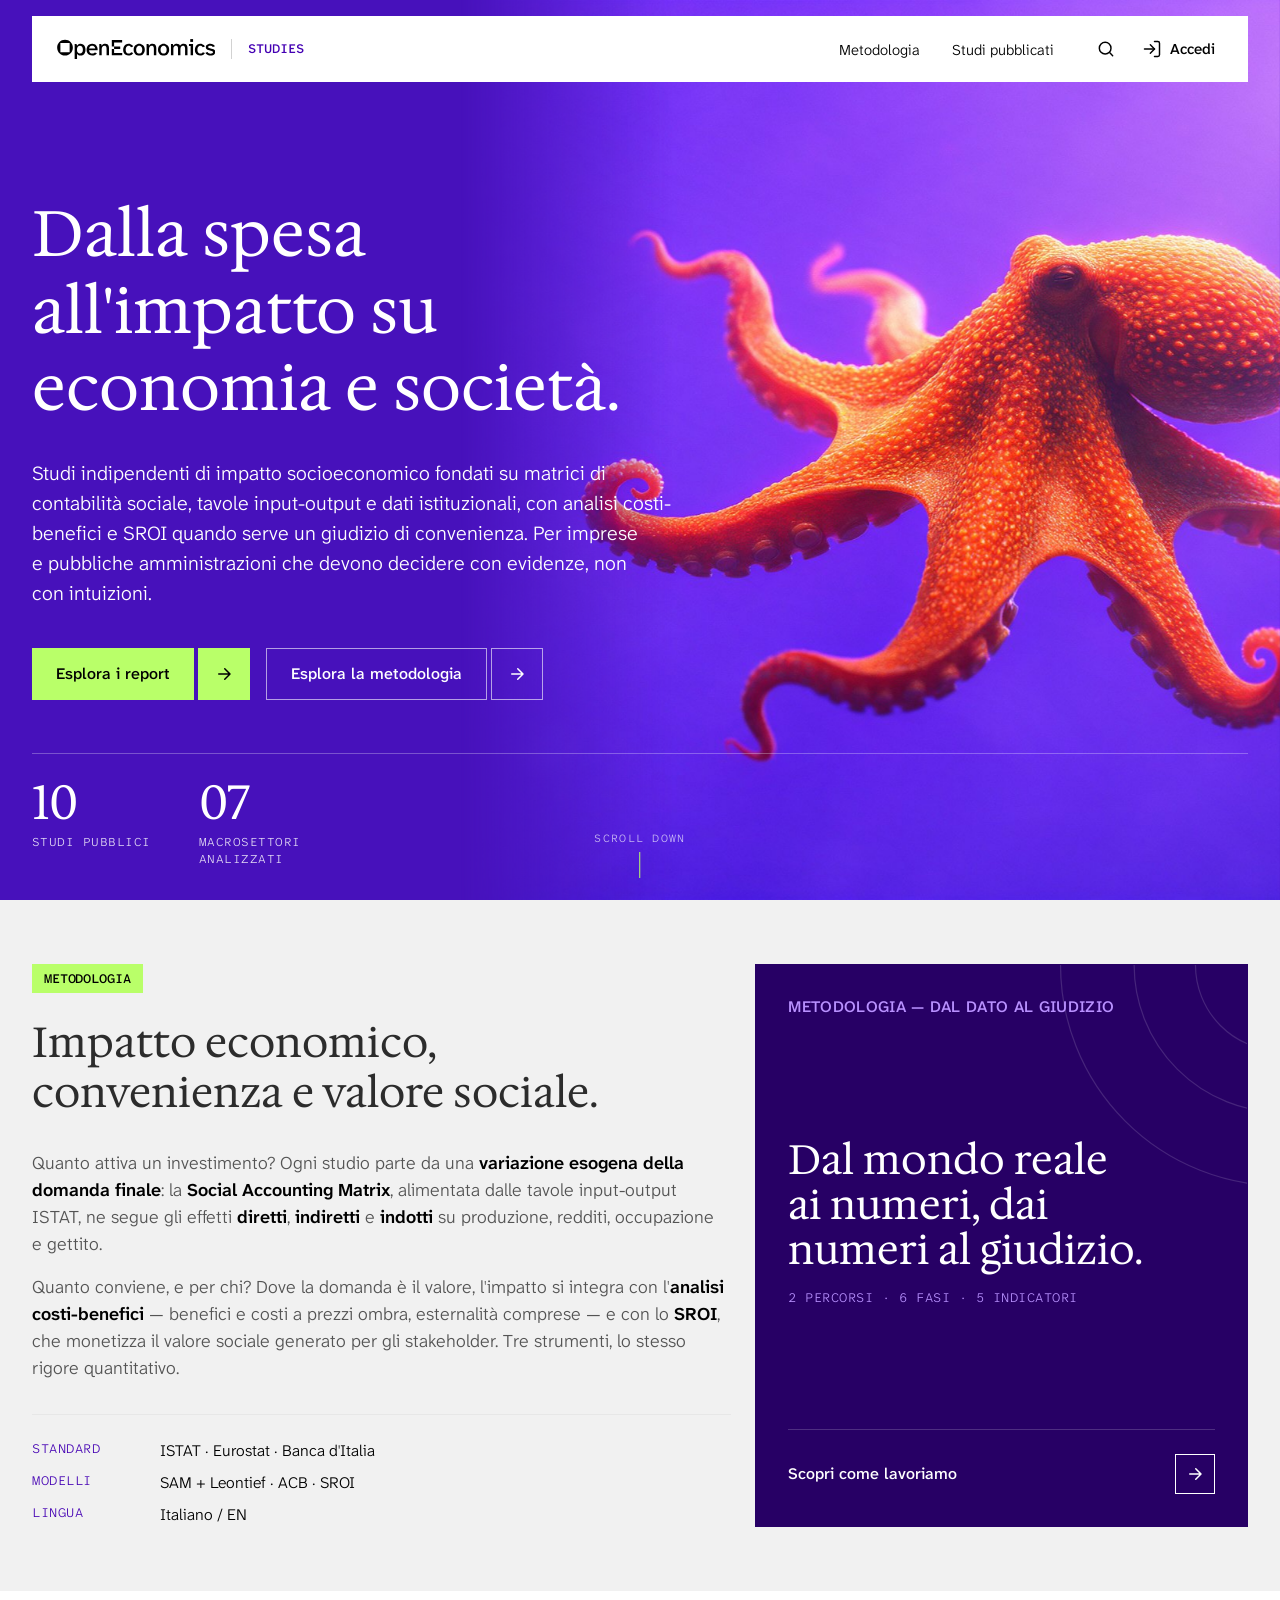
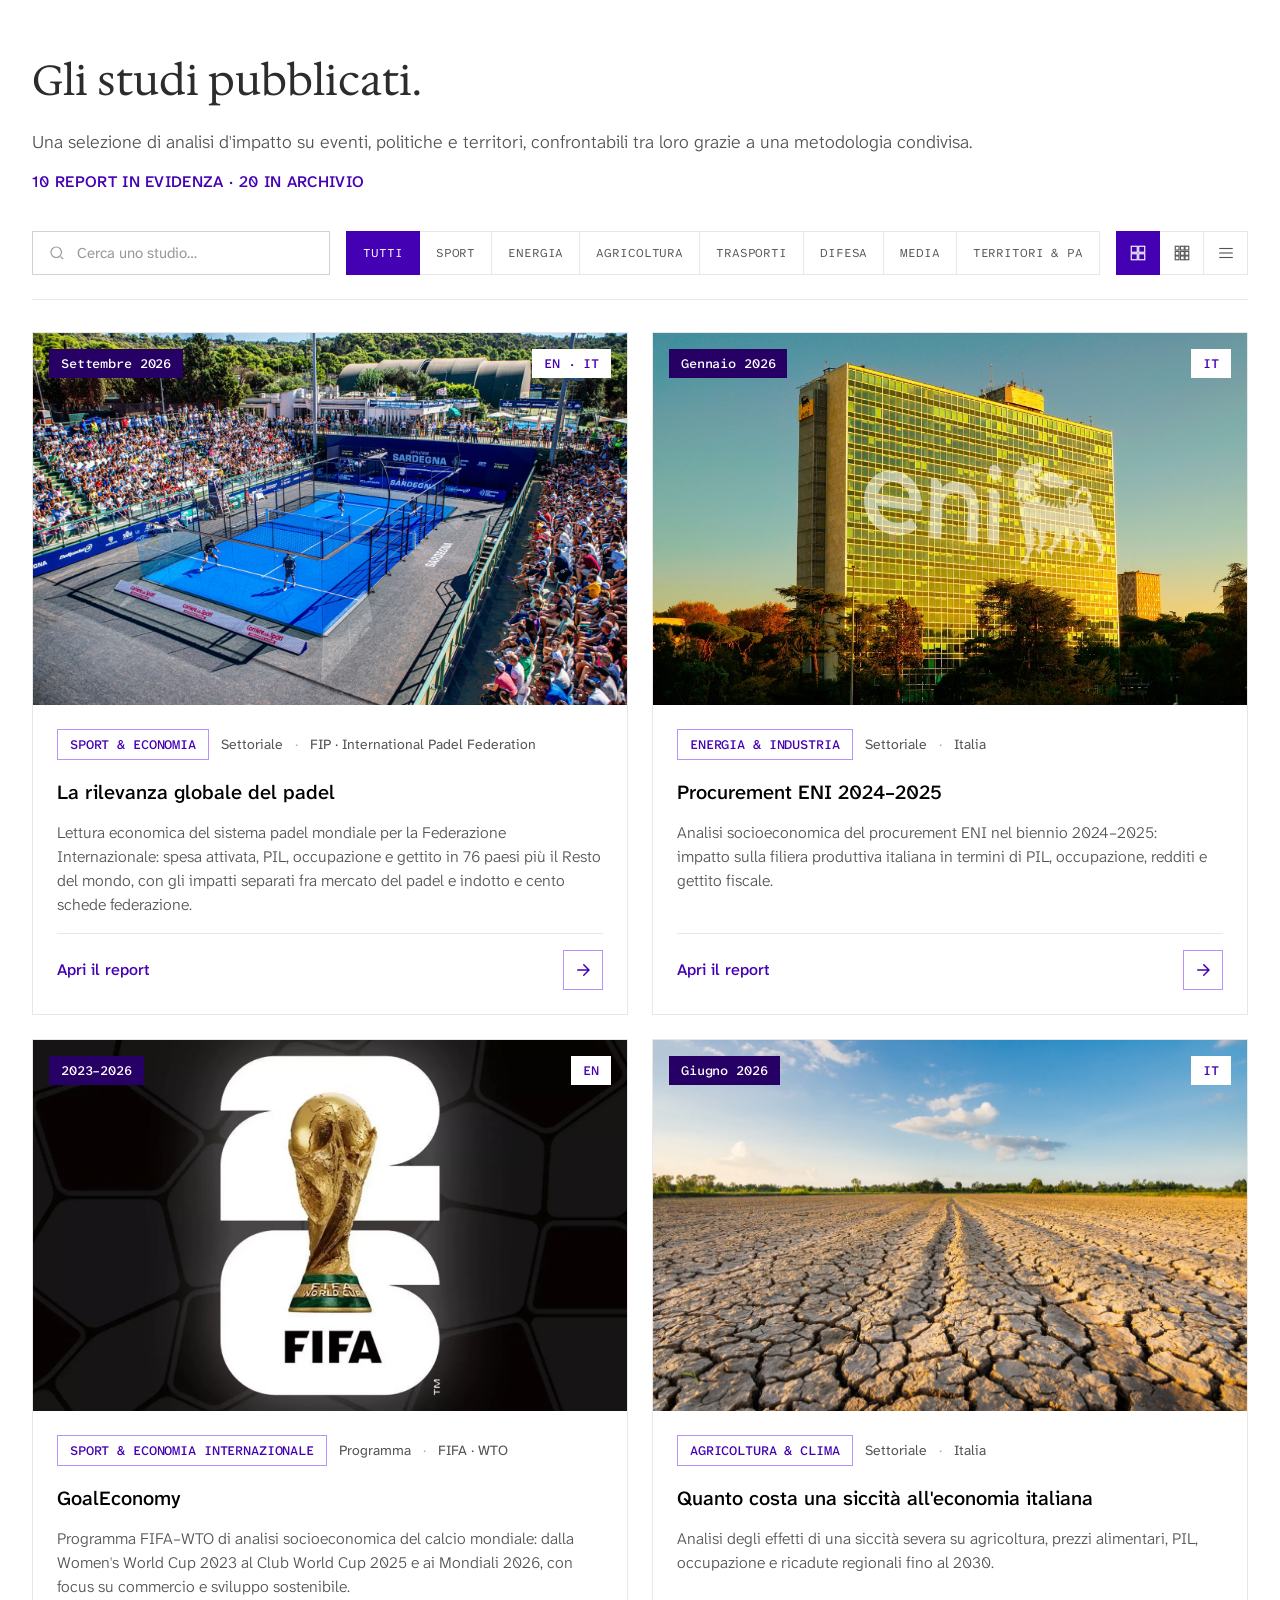
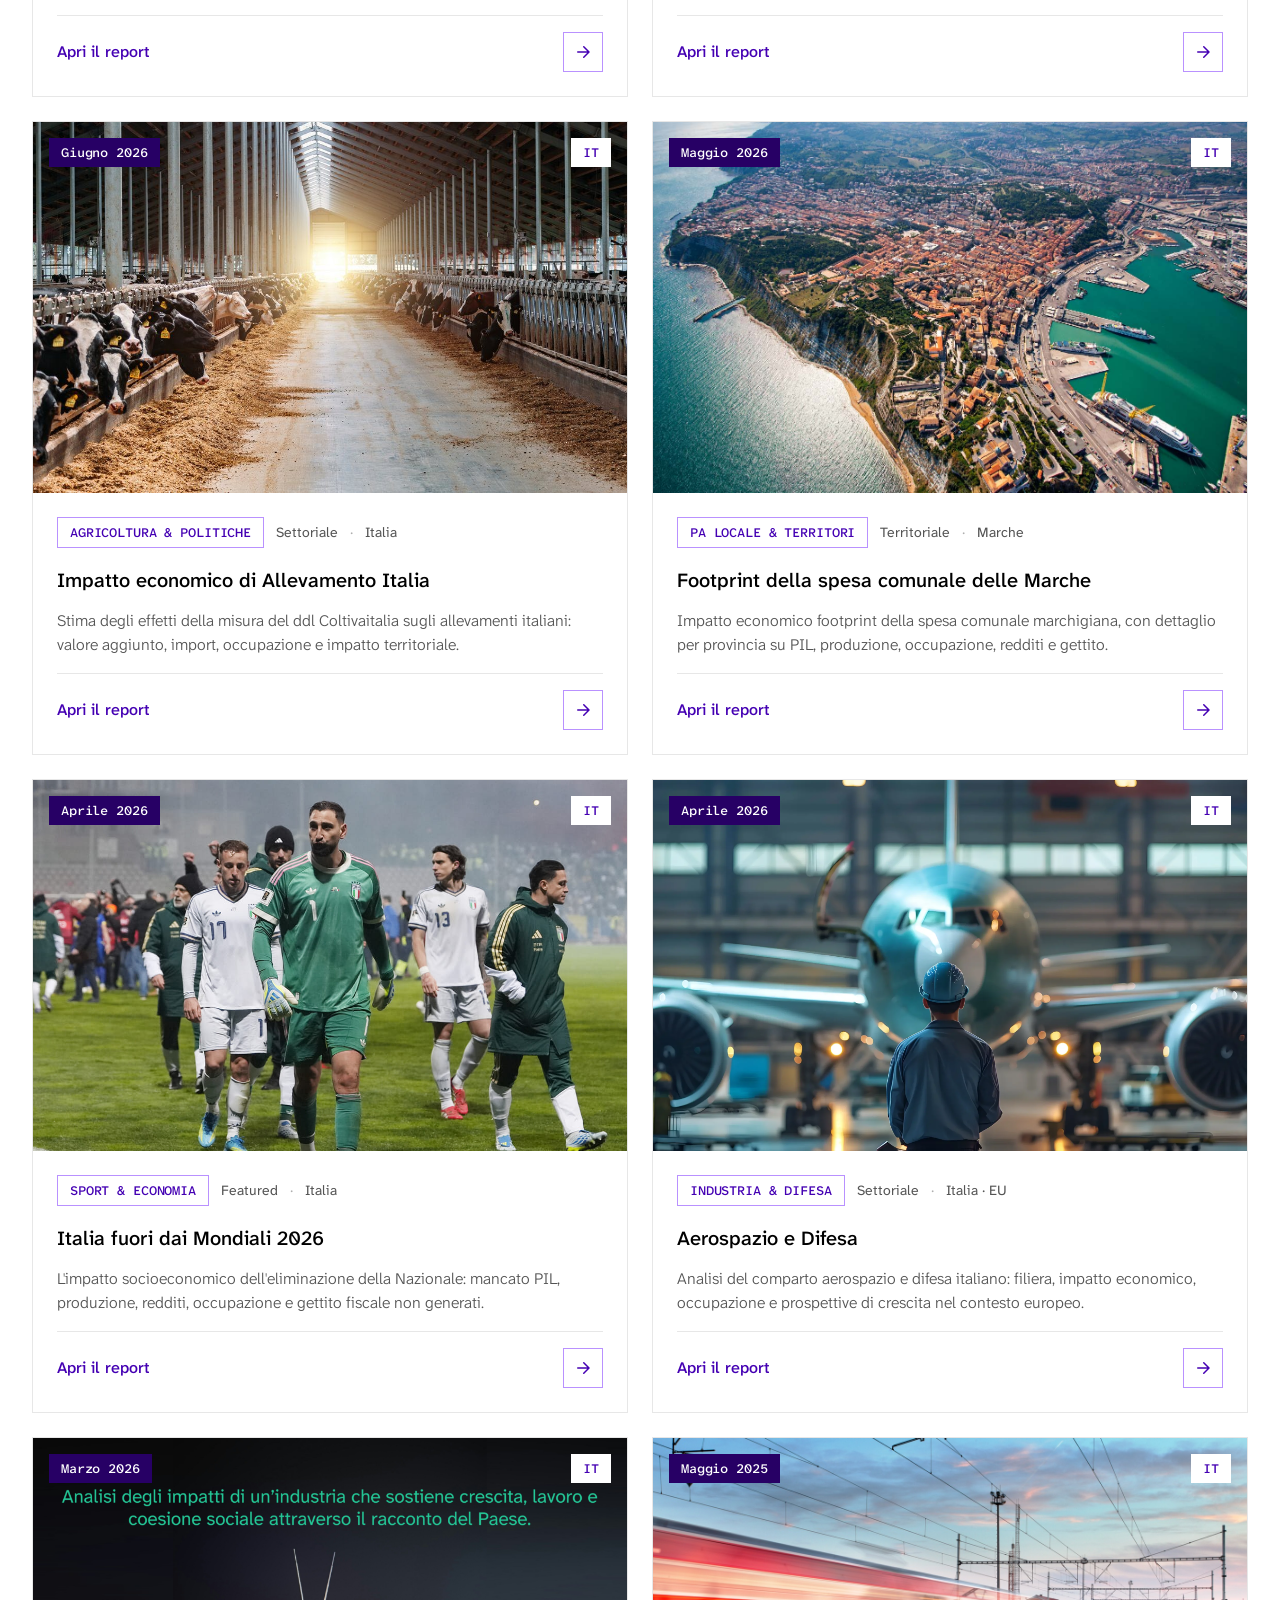
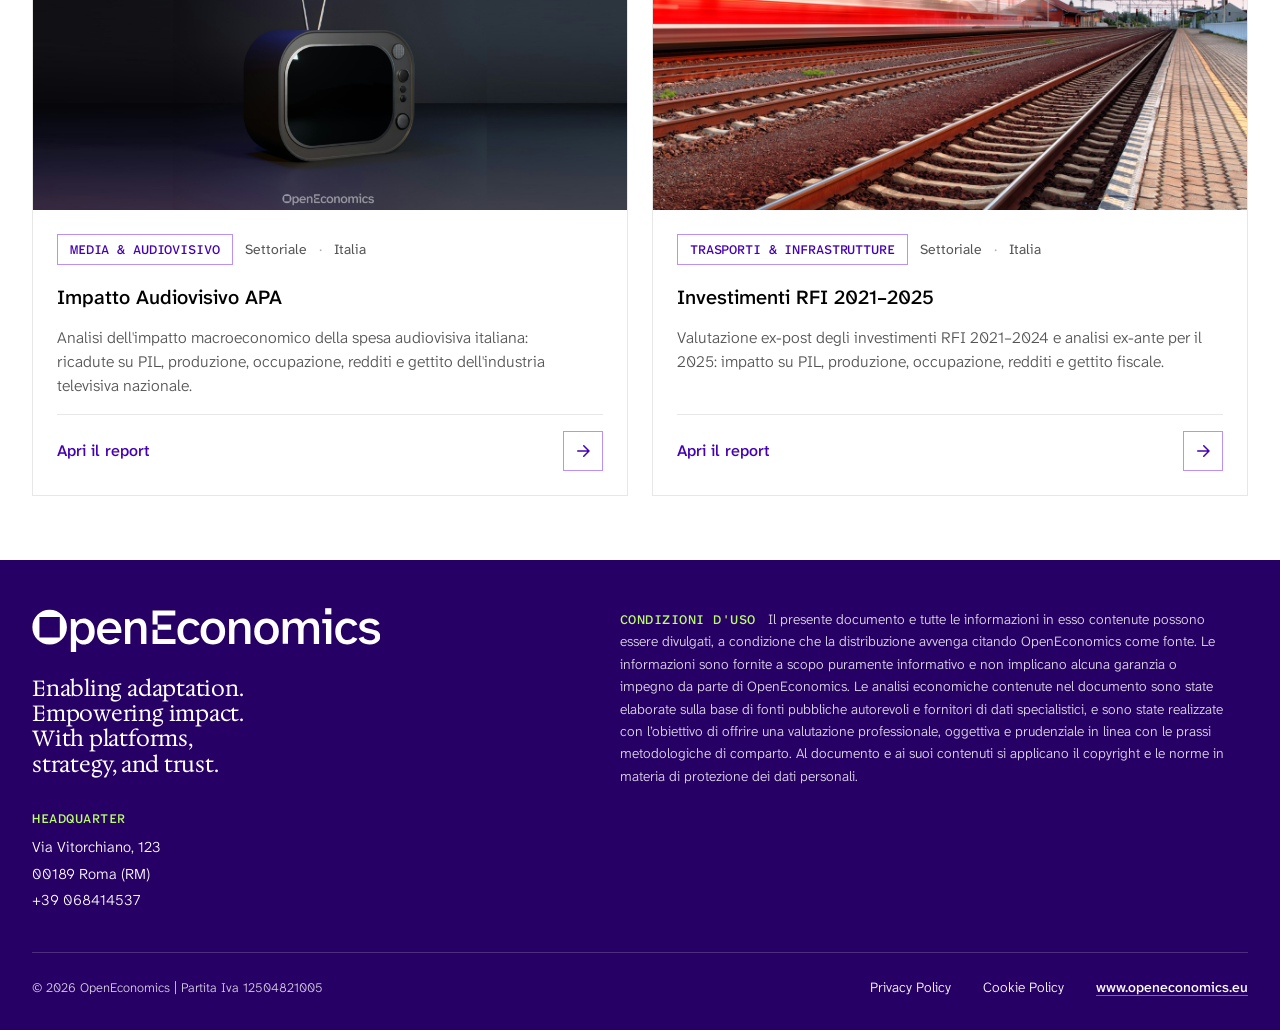
==== index.html @ 7fb931fb "Home Studies e pagina metodologia sul DS v0.8.0 Co-Authored-By: Claude Opus 5.5 <noreply@anthropic.c" ====
<!DOCTYPE html>
<html lang="it">
<head>
<meta charset="UTF-8">
<meta name="viewport" content="width=device-width, initial-scale=1.0">
<meta name="robots" content="noindex, nofollow">
<title>OpenEconomics STUDIES — Analisi d'impatto &amp; ricerca economica</title>
<meta name="description" content="OpenEconomics STUDIES: analisi d'impatto socioeconomico, ricerca quantitativa e studi settoriali basati su modelli di contabilità sociale, tavole input-output e dati istituzionali.">

<link rel="icon" type="image/png" href="media/icons/favicon-black.png">
<link rel="icon" type="image/png" media="(prefers-color-scheme: light)" href="media/icons/favicon-black.png">
<link rel="icon" type="image/png" media="(prefers-color-scheme: dark)" href="media/icons/favicon-white.png">
<link rel="preload" as="image" href="media/img/hero-polpo.jpg">

<!-- Design system OpenEconomics v0.7.1 (copia da design-system/src) -->
<link rel="stylesheet" href="ds-kit/colors_and_type.css">
<link rel="stylesheet" href="ds-kit/components.css">
<link rel="stylesheet" href="studies.css">
</head>
<body>

<!-- ============================================================ BARRA
     Barra bianca sospesa sopra la hero, come sul sito openeconomics.eu.
     Il riquadro bianco sta nel contenitore condiviso (1440 + 32). -->
<header class="site" id="site">
  <div class="oe-container">
    <nav class="site__bar" aria-label="Navigazione principale">
      <a class="site__brand" href="/" aria-label="OpenEconomics Studies">
        <svg class="site__logo" viewBox="0 0 1789 226" fill="currentColor" role="img" aria-label="OpenEconomics" xmlns="http://www.w3.org/2000/svg"><path d="M90.6,9.5c-49,0-88.7,39.8-88.7,89c0,49.1,39.7,89,88.7,89s88.7-39.8,88.7-89C179.3,49.3,139.6,9.5,90.6,9.5z M38.2,151V46h104.6v105H38.2z" /><path d="M199.5,226V57H221l5.6,19.3c2.6-4.6,5.9-8.6,10-11.8c4.1-3.3,8.7-5.7,13.8-7.4s10.7-2.6,16.6-2.6c10.1,0,19.3,2.7,27.6,8c8.4,5.3,15,12.9,20,22.9c4.9,9.9,7.4,21.8,7.4,35.7s-2.5,25.9-7.4,36c-4.9,9.9-11.6,17.6-20,22.9c-8.4,5.1-17.6,7.7-27.6,7.7c-6,0-11.5-0.9-16.6-2.6c-5.1-1.7-9.7-4.2-13.8-7.4c-4.1-3.4-7.4-7.4-10-12.1V226H199.5z M259.1,165.1c9.9,0,17.9-3.9,24-11.6c6.3-7.7,9.5-18.6,9.5-32.6s-3.2-24.9-9.5-32.6c-6.1-7.7-14.2-11.6-24-11.6c-9.9,0-18,3.7-24.3,11c-6.1,7.4-9.2,18.3-9.2,32.9c0,14.4,3.1,25.4,9.2,33.1C241.1,161.4,249.2,165.1,259.1,165.1z" /><path d="M399.1,187.5c-13.5,0-25.1-2.8-34.8-8.5c-9.6-5.8-17-13.7-22.3-23.6c-5.1-10.1-7.7-21.7-7.7-34.7c0-13.5,2.8-25.3,8.4-35.2c5.8-9.9,13.5-17.6,23-22.9c9.7-5.5,20.6-8.2,32.5-8.2c10.1,0,19,2,26.9,5.9c8,3.9,14.7,9.3,20,16.2c5.3,6.8,9.1,14.7,11.5,23.6c2.4,8.7,3.2,18.1,2.6,28H362c0.9,7,2.6,12.9,5.1,17.7c2.6,4.8,5.5,8.6,9,11.3c3.6,2.7,7.3,4.7,11.3,5.9c4.1,1.2,7.9,1.8,11.5,1.8c6.7,0,12.3-1,16.9-3.1c4.8-2.2,8.5-5.1,11.3-8.5l24,7.7c-5.1,8.2-12.2,14.7-21.2,19.5C420.8,185.2,410.5,187.5,399.1,187.5z M362.3,108.6h69.8c-0.2-5.8-1.7-11.1-4.6-15.9c-2.7-5-6.6-8.9-11.5-11.8c-4.9-3.1-10.7-4.6-17.4-4.6c-5.3,0-10.6,1-15.9,3.1c-5.1,2.1-9.6,5.5-13.3,10.3C365.8,94.2,363.5,100.6,362.3,108.6z" /><path d="M477.9,184.4V57h21.7l5.4,18.5c2.2-3.8,5.1-7.2,8.7-10.3c3.8-3.3,8.2-5.8,13.3-7.7c5.3-2.1,11.4-3.1,18.4-3.1c10.4,0,18.7,2.1,24.8,6.2s10.6,9.9,13.3,17.5c2.7,7.5,4.1,16.4,4.1,26.7v79.6h-27.4v-72.2c0-6.3-0.5-12.2-1.5-17.5c-1-5.5-3.3-9.8-6.9-13.1c-3.4-3.3-9-4.9-16.6-4.9c-9.6,0-17,3.4-22.3,10.3c-5.3,6.7-7.9,16.5-7.9,29.5v67.8L477.9,184.4L477.9,184.4z" /><path d="M645.3,158.7V112h-25.9v72.5H737v-25.7h-91.7V158.7z M736.1,38.3V12.6H619.4v71.9h25.9V38.3H736.1z M714.6,84.5h-69.3V112h69.3V84.5z" /><path d="M808.6,187.5c-12.8,0-23.8-2.8-33-8.5c-9-5.8-16-13.7-21-23.6c-4.8-10.1-7.2-21.7-7.2-34.7c0-12.8,2.6-24.2,7.7-34.2c5.3-10.1,12.6-18,22-23.6c9.4-5.7,20.4-8.5,33-8.5c7.5,0,14.5,1.3,21,3.9c6.7,2.4,12.5,5.8,17.7,10.3c5.1,4.5,9.2,9.8,12.3,16.2l-23.8,8.7c-2.6-5.3-6.3-9.3-11.3-12.1c-4.8-2.9-10.1-4.4-16.1-4.4c-5.8,0-11.3,1.5-16.6,4.6c-5.1,3.1-9.3,7.8-12.5,14.1c-3.1,6.3-4.6,14.6-4.6,24.9c0,10.1,1.6,18.5,4.9,25.2c3.2,6.5,7.4,11.3,12.5,14.4c5.1,3.1,10.6,4.6,16.4,4.6c6.5,0,12-1.4,16.6-4.1c4.8-2.9,8.4-6.7,11-11.3l23.8,8.7c-3.6,6.2-8.1,11.5-13.6,15.9c-5.5,4.3-11.5,7.6-18.2,10C823,186.4,816,187.5,808.6,187.5z" /><path d="M929.2,187.5c-7.8,0-15.5-1.3-23-3.9c-7.5-2.6-14.2-6.6-20.2-12.1s-10.8-12.4-14.6-20.8c-3.6-8.4-5.4-18.3-5.4-29.8s1.8-21.4,5.4-29.8c3.8-8.4,8.6-15.3,14.6-20.8s12.7-9.5,20.2-12.1s15.2-3.9,23-3.9s15.4,1.3,22.8,3.9c7.5,2.6,14.2,6.6,20.2,12.1s10.7,12.4,14.3,20.8c3.8,8.4,5.6,18.3,5.6,29.8s-1.9,21.4-5.6,29.8c-3.6,8.4-8.4,15.3-14.3,20.8c-6,5.5-12.7,9.5-20.2,12.1C944.7,186.2,937.1,187.5,929.2,187.5z M929.2,164.9c6,0,11.5-1.5,16.6-4.4c5.3-3.1,9.6-7.9,12.8-14.4s4.9-14.9,4.9-25.2s-1.6-18.6-4.9-24.9c-3.2-6.5-7.5-11.3-12.8-14.4c-5.1-3.1-10.7-4.6-16.6-4.6c-6,0-11.6,1.5-16.9,4.6c-5.3,3.1-9.6,7.9-12.8,14.4c-3.2,6.3-4.9,14.6-4.9,24.9s1.6,18.7,4.9,25.2c3.2,6.5,7.5,11.3,12.8,14.4C917.6,163.4,923.3,164.9,929.2,164.9z" /><path d="M1012.3,184.4V57h21.8l5.4,18.5c2.2-3.8,5.1-7.2,8.7-10.3c3.8-3.3,8.2-5.8,13.3-7.7c5.3-2.1,11.4-3.1,18.4-3.1c10.4,0,18.7,2.1,24.8,6.2c6.1,4.1,10.6,9.9,13.3,17.5c2.7,7.5,4.1,16.4,4.1,26.7v79.6h-27.4v-72.2c0-6.3-0.5-12.2-1.5-17.5c-1-5.5-3.3-9.8-6.9-13.1c-3.4-3.3-8.9-4.9-16.6-4.9c-9.6,0-17,3.4-22.2,10.3c-5.3,6.7-7.9,16.5-7.9,29.5v67.8L1012.3,184.4L1012.3,184.4z" /><path d="M1204.8,187.5c-7.8,0-15.5-1.3-23-3.9c-7.5-2.6-14.2-6.6-20.2-12.1s-10.8-12.4-14.6-20.8c-3.6-8.4-5.4-18.3-5.4-29.8s1.8-21.4,5.4-29.8c3.8-8.4,8.6-15.3,14.6-20.8s12.7-9.5,20.2-12.1s15.2-3.9,23-3.9s15.4,1.3,22.8,3.9c7.5,2.6,14.2,6.6,20.2,12.1s10.8,12.4,14.3,20.8c3.8,8.4,5.6,18.3,5.6,29.8s-1.9,21.4-5.6,29.8c-3.6,8.4-8.4,15.3-14.3,20.8c-6,5.5-12.7,9.5-20.2,12.1C1220.2,186.2,1212.6,187.5,1204.8,187.5z M1204.8,164.9c6,0,11.5-1.5,16.6-4.4c5.3-3.1,9.5-7.9,12.8-14.4c3.2-6.5,4.9-14.9,4.9-25.2s-1.6-18.6-4.9-24.9c-3.2-6.5-7.5-11.3-12.8-14.4c-5.1-3.1-10.7-4.6-16.6-4.6c-6,0-11.6,1.5-16.9,4.6s-9.6,7.9-12.8,14.4c-3.2,6.3-4.9,14.6-4.9,24.9s1.6,18.7,4.9,25.2c3.2,6.5,7.5,11.3,12.8,14.4C1193.2,163.4,1198.8,164.9,1204.8,164.9z" /><path d="M1287.8,184.4V57h21.8l5.4,18.5c2.2-3.8,5-7.2,8.4-10.3c3.6-3.3,7.8-5.8,12.8-7.7c4.9-2.1,10.6-3.1,16.9-3.1c9.9,0,17.8,2,23.8,5.9c6,3.8,10.4,9.2,13.3,16.2c4.9-7.7,11.1-13.3,18.4-16.7c7.5-3.6,15.7-5.4,24.6-5.4c10.2,0,18.3,2.1,24.3,6.2s10.3,9.9,13,17.5s4.1,16.4,4.1,26.7v79.6h-27.1v-72.2c0-6.3-0.6-12.2-1.8-17.5c-1-5.5-3.3-9.8-6.9-13.1c-3.4-3.3-8.8-4.9-16.1-4.9c-8.7,0-15.5,3.3-20.5,10c-4.9,6.5-7.4,16.2-7.4,29v68.6h-27.1v-72.2c0-6.3-0.6-12.2-1.8-17.5c-1-5.5-3.2-9.8-6.7-13.1c-3.4-3.3-8.8-4.9-16.1-4.9c-5.8,0-10.8,1.5-15.1,4.6c-4.3,2.9-7.5,7.4-9.7,13.4c-2.2,5.8-3.3,12.9-3.3,21.3v68.3h-27.2V184.4z" /><path d="M1510,184.4V78.3h-18.9V57h46.3v127.4H1510z" /><path d="M1505.9,1h31.7v31.8h-31.7V1z" /><path d="M1619.1,187.5c-12.8,0-23.8-2.8-33-8.5c-9-5.8-16-13.7-21-23.6c-4.8-10.1-7.2-21.7-7.2-34.7c0-12.8,2.6-24.2,7.7-34.2c5.3-10.1,12.6-18,22-23.6c9.4-5.7,20.4-8.5,33-8.5c7.5,0,14.5,1.3,21,3.9c6.7,2.4,12.5,5.8,17.7,10.3c5.1,4.5,9.2,9.8,12.3,16.2l-23.8,8.7c-2.6-5.3-6.3-9.3-11.3-12.1c-4.8-2.9-10.2-4.4-16.1-4.4c-5.8,0-11.3,1.5-16.6,4.6c-5.1,3.1-9.3,7.8-12.5,14.1c-3.1,6.3-4.6,14.6-4.6,24.9c0,10.1,1.6,18.5,4.9,25.2c3.2,6.5,7.4,11.3,12.5,14.4s10.6,4.6,16.4,4.6c6.5,0,12-1.4,16.6-4.1c4.8-2.9,8.4-6.7,11-11.3l23.8,8.7c-3.6,6.2-8.1,11.5-13.6,15.9c-5.4,4.3-11.5,7.6-18.2,10C1633.4,186.4,1626.4,187.5,1619.1,187.5z" /><path d="M1734.2,187.5c-8.2,0-16.1-1.2-23.8-3.6c-7.5-2.4-14.1-5.9-19.9-10.5c-5.6-4.8-9.9-10.8-12.8-18l24.8-9c1.7,6.3,5.7,11.2,12,14.6c6.3,3.4,13,5.1,19.9,5.1c7.7,0,14.2-1.5,19.7-4.6c5.5-3.3,8.2-7.5,8.2-12.8c0-4.6-2-8.2-5.9-10.8s-10.2-4.7-18.9-6.4l-17.1-3.6c-7.5-1.5-14.2-3.8-20.2-6.7c-5.8-2.9-10.4-6.8-13.8-11.6c-3.2-4.8-4.9-10.8-4.9-18c0-7.9,2.4-14.6,7.2-20.3c4.8-5.7,11.1-9.9,18.9-12.8c8-2.9,16.6-4.4,25.8-4.4c11.1,0,21.4,2.2,30.9,6.7c9.6,4.3,16.5,11.2,20.7,20.8l-24.3,9c-2.2-5-6-8.7-11.3-11.3c-5.1-2.6-10.9-3.9-17.4-3.9c-7.2,0-13,1.4-17.4,4.1s-6.7,6.4-6.7,11c0,4.1,1.5,7.3,4.6,9.5c3.2,2.1,8.3,3.9,15.1,5.4l17.4,3.6c9.2,1.9,17.1,4.3,23.5,7.2c6.6,2.9,11.7,6.8,15.1,11.8c3.4,4.8,5.1,11.1,5.1,19c0,8.4-2.5,15.7-7.4,21.8c-4.9,6-11.5,10.6-19.7,13.9C1753.7,185.9,1744.5,187.5,1734.2,187.5z" /></svg>
        <span class="site__badge">Studies</span>
      </a>
      <ul class="site__links">
        <li><a class="site__link" href="#metodologia">Metodologia</a></li>
        <li><a class="site__link" href="#report">Studi pubblicati</a></li>
      </ul>
      <div class="site__icons">
        <a class="site__icon" id="navSearch" href="/#report" aria-label="Cerca uno studio" title="Cerca uno studio">
          <svg viewBox="0 0 24 24" aria-hidden="true"><circle cx="11" cy="11" r="7"/><path d="m20 20-3.4-3.4"/></svg>
        </a>
        <a class="site__icon site__icon--label" href="/private/index.html" aria-label="Accedi all'area riservata" title="Accedi all'area riservata">
          <svg viewBox="0 0 24 24" aria-hidden="true"><path d="M15 3h4a2 2 0 0 1 2 2v14a2 2 0 0 1-2 2h-4"/><polyline points="10 17 15 12 10 7"/><line x1="15" y1="12" x2="3" y2="12"/></svg>
          <span>Accedi</span>
        </a>
      </div>
    </nav>
  </div>
</header>

<!-- ============================================================ HERO
     Impianto della hero del sito openeconomics.eu: fondo viola a tutta
     fascia, soggetto caldo a destra, titolo serif e azioni a sinistra. -->
<section class="hero" id="hero">
  <div class="hero__media" aria-hidden="true">
    <img src="media/img/hero-polpo.jpg" srcset="media/img/hero-polpo-1280.jpg 1280w, media/img/hero-polpo.jpg 2048w" sizes="100vw" alt="" decoding="async" fetchpriority="high">
  </div>
  <div class="oe-container hero__inner">
    <div class="hero__text">
      <h1 class="hero__title">
        <span>Dalla spesa</span>
        <span>all'impatto su</span>
        <span>economia e società.</span>
      </h1>
      <p class="hero__lede">
        Studi indipendenti di impatto socioeconomico fondati su matrici di contabilità sociale,
        tavole input-output e dati istituzionali, con analisi costi-benefici e SROI quando
        serve un giudizio di convenienza. Per imprese e pubbliche amministrazioni
        che devono decidere con evidenze, non con intuizioni.
      </p>
      <div class="hero__actions">
        <a class="cta-tile cta-tile--pop" href="#report"><span class="cta-tile__label">Esplora i report</span><span class="cta-tile__arrow" aria-hidden="true"><svg viewBox="0 0 24 24"><path d="M5 12h14M13 5l7 7-7 7"/></svg></span></a>
        <a class="cta-tile cta-tile--ghost" href="#metodologia"><span class="cta-tile__label">Esplora la metodologia</span><span class="cta-tile__arrow" aria-hidden="true"><svg viewBox="0 0 24 24"><path d="M5 12h14M13 5l7 7-7 7"/></svg></span></a>
      </div>
    </div>

    <div class="hero__foot">
      <div class="hero__stats">
        <div class="hero__stat">
          <div class="oe-stat__num">10</div>
          <div class="oe-stat__label hero__stat-label">Studi pubblici</div>
        </div>
        <div class="hero__stat">
          <div class="oe-stat__num">07</div>
          <div class="oe-stat__label hero__stat-label">Macrosettori<br>analizzati</div>
        </div>
      </div>
    </div>
  </div>
  <p class="oe-hero-analisi__cue" aria-hidden="true">Scroll down<span></span></p>
</section>

<!-- ============================================================ METODOLOGIA
     Fascia grigia (.oe-band--elev): le sezioni alternano grigio e bianco. -->
<section class="oe-band oe-band--elev method" id="metodologia">
  <div class="oe-container">
    <div class="oe-grid">
      <div class="oe-col-7 oe-col-m-8 method__text">
        <span class="oe-tag-chip oe-tag-chip--lime">Metodologia</span>
        <h2 class="section-title">Impatto economico, convenienza e valore sociale.</h2>
        <p>
          Quanto attiva un investimento? Ogni studio parte da una <strong>variazione esogena
          della domanda finale</strong>: la <strong>Social Accounting Matrix</strong>, alimentata
          dalle tavole input-output ISTAT, ne segue gli effetti <strong>diretti</strong>,
          <strong>indiretti</strong> e <strong>indotti</strong> su produzione, redditi,
          occupazione e gettito.
        </p>
        <p>
          Quanto conviene, e per chi? Dove la domanda è il valore, l'impatto si integra con
          l'<strong>analisi costi-benefici</strong> — benefici e costi a prezzi ombra,
          esternalità comprese — e con lo <strong>SROI</strong>, che monetizza il valore sociale
          generato per gli stakeholder. Tre strumenti, lo stesso rigore quantitativo.
        </p>
        <dl class="method__meta">
          <div><dt>Standard</dt><dd>ISTAT · Eurostat · Banca d'Italia</dd></div>
          <div><dt>Modelli</dt><dd>SAM + Leontief · ACB · SROI</dd></div>
          <div><dt>Lingua</dt><dd>Italiano / EN</dd></div>
        </dl>
      </div>

      <div class="oe-col-5 oe-col-m-8">
        <a class="method-card" href="metodologia/approccio-oe.html" aria-label="Apri la pagina della metodologia">
          <svg class="method-card__rings" viewBox="0 0 400 400" aria-hidden="true">
            <circle cx="200" cy="200" r="70"/><circle cx="200" cy="200" r="120"/><circle cx="200" cy="200" r="180"/>
          </svg>
          <span class="oe-eyebrow method-card__label">Metodologia — Dal dato al giudizio</span>
          <span class="method-card__body">
            <span class="oe-display-sm method-card__headline">Dal mondo reale ai numeri, dai numeri al giudizio.</span>
            <span class="method-card__sub">2 percorsi · 6 fasi · 5 indicatori</span>
          </span>
          <span class="method-card__foot">
            <span>Scopri come lavoriamo</span>
            <span class="arrow-box" aria-hidden="true"><svg viewBox="0 0 24 24"><path d="M5 12h14M13 5l7 7-7 7"/></svg></span>
          </span>
        </a>
      </div>
    </div>
  </div>
</section>

<!-- ============================================================ STUDI PUBBLICATI
     Filtro per categoria, ricerca testuale e tre viste (griglia,
     compatta, lista). La ricerca dalla lente in barra legge queste card. -->
<section class="oe-band reports" id="report">
  <div class="oe-container">
    <header class="reports__head">
      <h2 class="section-title">Gli studi pubblicati.</h2>
      <p class="reports__lede">
        Una selezione di analisi d'impatto su eventi, politiche e territori,
        confrontabili tra loro grazie a una metodologia condivisa.
      </p>
      <div class="oe-eyebrow reports__count">10 report in evidenza · 20 in archivio</div>
    </header>

    <div class="reports__filters">
      <label class="oe-search reports__search">
        <svg viewBox="0 0 24 24" fill="none" stroke="currentColor" stroke-width="1.6" aria-hidden="true"><circle cx="11" cy="11" r="7"/><path d="m20 20-3.2-3.2"/></svg>
        <input type="search" class="oe-input" id="reportsSearch" placeholder="Cerca uno studio…" aria-label="Cerca uno studio">
      </label>
      <div class="oe-segment reports__cats" role="group" aria-label="Filtra per categoria">
        <button type="button" class="oe-segment__btn is-active" data-cat="all" aria-pressed="true">Tutti</button>
        <button type="button" class="oe-segment__btn" data-cat="sport" aria-pressed="false">Sport</button>
        <button type="button" class="oe-segment__btn" data-cat="energia" aria-pressed="false">Energia</button>
        <button type="button" class="oe-segment__btn" data-cat="agricoltura" aria-pressed="false">Agricoltura</button>
        <button type="button" class="oe-segment__btn" data-cat="trasporti" aria-pressed="false">Trasporti</button>
        <button type="button" class="oe-segment__btn" data-cat="difesa" aria-pressed="false">Difesa</button>
        <button type="button" class="oe-segment__btn" data-cat="media" aria-pressed="false">Media</button>
        <button type="button" class="oe-segment__btn" data-cat="territori" aria-pressed="false">Territori &amp; PA</button>
      </div>
      <div class="oe-segment reports__views" role="group" aria-label="Visualizzazione">
        <button type="button" class="oe-segment__btn is-active" data-view="grid" aria-label="Griglia" title="Griglia" aria-pressed="true">
          <svg viewBox="0 0 24 24" aria-hidden="true"><rect x="3" y="3" width="8" height="8"/><rect x="13" y="3" width="8" height="8"/><rect x="3" y="13" width="8" height="8"/><rect x="13" y="13" width="8" height="8"/></svg>
        </button>
        <button type="button" class="oe-segment__btn" data-view="compact" aria-label="Griglia compatta" title="Compatta" aria-pressed="false">
          <svg viewBox="0 0 24 24" aria-hidden="true"><rect x="3" y="3" width="5" height="5"/><rect x="10" y="3" width="5" height="5"/><rect x="16" y="3" width="5" height="5"/><rect x="3" y="10" width="5" height="5"/><rect x="10" y="10" width="5" height="5"/><rect x="16" y="10" width="5" height="5"/><rect x="3" y="16" width="5" height="5"/><rect x="10" y="16" width="5" height="5"/><rect x="16" y="16" width="5" height="5"/></svg>
        </button>
        <button type="button" class="oe-segment__btn" data-view="list" aria-label="Lista" title="Lista" aria-pressed="false">
          <svg viewBox="0 0 24 24" aria-hidden="true"><line x1="3" y1="6" x2="21" y2="6"/><line x1="3" y1="12" x2="21" y2="12"/><line x1="3" y1="18" x2="21" y2="18"/></svg>
        </button>
      </div>
    </div>
    <p class="reports__empty" id="reportsEmpty" hidden>Nessuno studio corrisponde alla ricerca.</p>

    <div class="reports__list" id="reportsList">

      <a class="study" data-cat="sport" data-client="fip" href="/studies/FIP/world_padel_analysis.html">
        <div class="study__media">
          <img src="media/img/hero-padel-sardegna.jpg" alt="" loading="lazy" decoding="async">
          <span class="study__date">Settembre 2026</span>
          <span class="study__lang">EN · IT</span>
        </div>
        <div class="study__body">
          <div class="study__meta">
            <span class="oe-tag-chip oe-tag-chip--default study__cat">Sport &amp; Economia</span>
            <span>Settoriale</span>
            <span aria-hidden="true">·</span>
            <span>FIP · International Padel Federation</span>
          </div>
          <h3 class="oe-card__title study__title">La rilevanza globale del padel</h3>
          <p class="study__desc">Lettura economica del sistema padel mondiale per la Federazione Internazionale: spesa attivata, PIL, occupazione e gettito in 76 paesi più il Resto del mondo, con gli impatti separati fra mercato del padel e indotto e cento schede federazione.</p>
          <div class="study__cta"><span>Apri il report</span><span class="arrow-box" aria-hidden="true"><svg viewBox="0 0 24 24"><path d="M5 12h14M13 5l7 7-7 7"/></svg></span></div>
        </div>
      </a>

      <a class="study" data-cat="energia" data-client="eni" href="https://kiuaarte.elementor.cloud" target="_blank" rel="noopener noreferrer">
        <div class="study__media">
          <img src="media/img/hero-eni-palazzo.jpg" alt="" loading="lazy" decoding="async">
          <span class="study__date">Gennaio 2026</span>
          <span class="study__lang">IT</span>
        </div>
        <div class="study__body">
          <div class="study__meta">
            <span class="oe-tag-chip oe-tag-chip--default study__cat">Energia &amp; Industria</span>
            <span>Settoriale</span>
            <span aria-hidden="true">·</span>
            <span>Italia</span>
          </div>
          <h3 class="oe-card__title study__title">Procurement ENI 2024–2025</h3>
          <p class="study__desc">Analisi socioeconomica del procurement ENI nel biennio 2024–2025: impatto sulla filiera produttiva italiana in termini di PIL, occupazione, redditi e gettito fiscale.</p>
          <div class="study__cta"><span>Apri il report</span><span class="arrow-box" aria-hidden="true"><svg viewBox="0 0 24 24"><path d="M5 12h14M13 5l7 7-7 7"/></svg></span></div>
        </div>
      </a>

      <a class="study" data-cat="sport" data-client="fifa" href="https://goaleconomy.org" target="_blank" rel="noopener noreferrer">
        <div class="study__media">
          <img src="media/loghi/goaleconomy.webp" alt="" loading="lazy" decoding="async">
          <span class="study__date">2023–2026</span>
          <span class="study__lang">EN</span>
        </div>
        <div class="study__body">
          <div class="study__meta">
            <span class="oe-tag-chip oe-tag-chip--default study__cat">Sport &amp; Economia Internazionale</span>
            <span>Programma</span>
            <span aria-hidden="true">·</span>
            <span>FIFA · WTO</span>
          </div>
          <h3 class="oe-card__title study__title">GoalEconomy</h3>
          <p class="study__desc">Programma FIFA–WTO di analisi socioeconomica del calcio mondiale: dalla Women's World Cup 2023 al Club World Cup 2025 e ai Mondiali 2026, con focus su commercio e sviluppo sostenibile.</p>
          <div class="study__cta"><span>Apri il report</span><span class="arrow-box" aria-hidden="true"><svg viewBox="0 0 24 24"><path d="M5 12h14M13 5l7 7-7 7"/></svg></span></div>
        </div>
      </a>

      <a class="study" data-cat="agricoltura" data-client="agricolo" href="/studies/agricoltura/Siccita_Impatto_Agricoltura_Economia.html">
        <div class="study__media">
          <img src="media/img/thumb-siccita.jpg" alt="" loading="lazy" decoding="async">
          <span class="study__date">Giugno 2026</span>
          <span class="study__lang">IT</span>
        </div>
        <div class="study__body">
          <div class="study__meta">
            <span class="oe-tag-chip oe-tag-chip--default study__cat">Agricoltura &amp; Clima</span>
            <span>Settoriale</span>
            <span aria-hidden="true">·</span>
            <span>Italia</span>
          </div>
          <h3 class="oe-card__title study__title">Quanto costa una siccità all'economia italiana</h3>
          <p class="study__desc">Analisi degli effetti di una siccità severa su agricoltura, prezzi alimentari, PIL, occupazione e ricadute regionali fino al 2030.</p>
          <div class="study__cta"><span>Apri il report</span><span class="arrow-box" aria-hidden="true"><svg viewBox="0 0 24 24"><path d="M5 12h14M13 5l7 7-7 7"/></svg></span></div>
        </div>
      </a>

      <a class="study" data-cat="agricoltura" data-client="agricolo" href="/studies/agricoltura/OpenEconomics_Impatto_Coltivaitalia.html">
        <div class="study__media">
          <img src="media/img/thumb-coltivaitalia.jpg" alt="" loading="lazy" decoding="async">
          <span class="study__date">Giugno 2026</span>
          <span class="study__lang">IT</span>
        </div>
        <div class="study__body">
          <div class="study__meta">
            <span class="oe-tag-chip oe-tag-chip--default study__cat">Agricoltura &amp; Politiche</span>
            <span>Settoriale</span>
            <span aria-hidden="true">·</span>
            <span>Italia</span>
          </div>
          <h3 class="oe-card__title study__title">Impatto economico di Allevamento Italia</h3>
          <p class="study__desc">Stima degli effetti della misura del ddl Coltivaitalia sugli allevamenti italiani: valore aggiunto, import, occupazione e impatto territoriale.</p>
          <div class="study__cta"><span>Apri il report</span><span class="arrow-box" aria-hidden="true"><svg viewBox="0 0 24 24"><path d="M5 12h14M13 5l7 7-7 7"/></svg></span></div>
        </div>
      </a>

      <a class="study" data-cat="territori" data-client="entilocali" href="studies/regionali/marche.html">
        <div class="study__media">
          <img src="media/img/hero-marche.jpg" alt="" loading="lazy" decoding="async">
          <span class="study__date">Maggio 2026</span>
          <span class="study__lang">IT</span>
        </div>
        <div class="study__body">
          <div class="study__meta">
            <span class="oe-tag-chip oe-tag-chip--default study__cat">PA Locale &amp; Territori</span>
            <span>Territoriale</span>
            <span aria-hidden="true">·</span>
            <span>Marche</span>
          </div>
          <h3 class="oe-card__title study__title">Footprint della spesa comunale delle Marche</h3>
          <p class="study__desc">Impatto economico footprint della spesa comunale marchigiana, con dettaglio per provincia su PIL, produzione, occupazione, redditi e gettito.</p>
          <div class="study__cta"><span>Apri il report</span><span class="arrow-box" aria-hidden="true"><svg viewBox="0 0 24 24"><path d="M5 12h14M13 5l7 7-7 7"/></svg></span></div>
        </div>
      </a>

      <a class="study" data-cat="sport" data-client="fifa" href="studies/ITALIA_WC26.html">
        <div class="study__media">
          <img src="media/img/hero-wc26.jpg" alt="" loading="lazy" decoding="async" style="object-position:center top">
          <span class="study__date">Aprile 2026</span>
          <span class="study__lang">IT</span>
        </div>
        <div class="study__body">
          <div class="study__meta">
            <span class="oe-tag-chip oe-tag-chip--default study__cat">Sport &amp; Economia</span>
            <span>Featured</span>
            <span aria-hidden="true">·</span>
            <span>Italia</span>
          </div>
          <h3 class="oe-card__title study__title">Italia fuori dai Mondiali 2026</h3>
          <p class="study__desc">L'impatto socioeconomico dell'eliminazione della Nazionale: mancato PIL, produzione, redditi, occupazione e gettito fiscale non generati.</p>
          <div class="study__cta"><span>Apri il report</span><span class="arrow-box" aria-hidden="true"><svg viewBox="0 0 24 24"><path d="M5 12h14M13 5l7 7-7 7"/></svg></span></div>
        </div>
      </a>

      <a class="study" data-cat="difesa" data-client="ad" href="studies/Aerospazio_Difesa.html">
        <div class="study__media">
          <img src="media/img/hero-aerospazio.webp" alt="" loading="lazy" decoding="async">
          <span class="study__date">Aprile 2026</span>
          <span class="study__lang">IT</span>
        </div>
        <div class="study__body">
          <div class="study__meta">
            <span class="oe-tag-chip oe-tag-chip--default study__cat">Industria &amp; Difesa</span>
            <span>Settoriale</span>
            <span aria-hidden="true">·</span>
            <span>Italia · EU</span>
          </div>
          <h3 class="oe-card__title study__title">Aerospazio e Difesa</h3>
          <p class="study__desc">Analisi del comparto aerospazio e difesa italiano: filiera, impatto economico, occupazione e prospettive di crescita nel contesto europeo.</p>
          <div class="study__cta"><span>Apri il report</span><span class="arrow-box" aria-hidden="true"><svg viewBox="0 0 24 24"><path d="M5 12h14M13 5l7 7-7 7"/></svg></span></div>
        </div>
      </a>

      <a class="study" data-cat="media" data-client="apa" href="https://uipqqkwl.elementor.cloud" target="_blank" rel="noopener noreferrer">
        <div class="study__media study__media--dark">
          <img src="media/img/thumb-apa.png" alt="" loading="lazy" decoding="async">
          <span class="study__date">Marzo 2026</span>
          <span class="study__lang">IT</span>
        </div>
        <div class="study__body">
          <div class="study__meta">
            <span class="oe-tag-chip oe-tag-chip--default study__cat">Media &amp; Audiovisivo</span>
            <span>Settoriale</span>
            <span aria-hidden="true">·</span>
            <span>Italia</span>
          </div>
          <h3 class="oe-card__title study__title">Impatto Audiovisivo APA</h3>
          <p class="study__desc">Analisi dell'impatto macroeconomico della spesa audiovisiva italiana: ricadute su PIL, produzione, occupazione, redditi e gettito dell'industria televisiva nazionale.</p>
          <div class="study__cta"><span>Apri il report</span><span class="arrow-box" aria-hidden="true"><svg viewBox="0 0 24 24"><path d="M5 12h14M13 5l7 7-7 7"/></svg></span></div>
        </div>
      </a>

      <a class="study" data-cat="trasporti" data-client="rfi" href="https://qcfdxmax.elementor.cloud" target="_blank" rel="noopener noreferrer">
        <div class="study__media">
          <img src="media/loghi/rfi.jpg" alt="" loading="lazy" decoding="async">
          <span class="study__date">Maggio 2025</span>
          <span class="study__lang">IT</span>
        </div>
        <div class="study__body">
          <div class="study__meta">
            <span class="oe-tag-chip oe-tag-chip--default study__cat">Trasporti &amp; Infrastrutture</span>
            <span>Settoriale</span>
            <span aria-hidden="true">·</span>
            <span>Italia</span>
          </div>
          <h3 class="oe-card__title study__title">Investimenti RFI 2021–2025</h3>
          <p class="study__desc">Valutazione ex-post degli investimenti RFI 2021–2024 e analisi ex-ante per il 2025: impatto su PIL, produzione, occupazione, redditi e gettito fiscale.</p>
          <div class="study__cta"><span>Apri il report</span><span class="arrow-box" aria-hidden="true"><svg viewBox="0 0 24 24"><path d="M5 12h14M13 5l7 7-7 7"/></svg></span></div>
        </div>
      </a>

    </div>
    <!-- Nessuna card in coda alla lista: l'accesso all'area riservata sta
         nell'icona in barra, e i lavori in corso non si annunciano qui fuori. -->
  </div>
</section>

<!-- ============================================================ FOOTER
     Footer Analisi del design system v0.7.1 (UI Blocks · Footer Analisi),
     markup statico e testi del componente, senza modifiche. -->
<footer class="oe-footer oe-footer--analisi">
  <div class="oe-footer__inner">
    <div class="oe-footer__top">
      <div class="oe-footer__brand">
        <svg class="oe-footer__logo" viewBox="0 0 1789 226" fill="currentColor" role="img" aria-label="OpenEconomics" xmlns="http://www.w3.org/2000/svg"><path d="M90.6,9.5c-49,0-88.7,39.8-88.7,89c0,49.1,39.7,89,88.7,89s88.7-39.8,88.7-89C179.3,49.3,139.6,9.5,90.6,9.5z M38.2,151V46h104.6v105H38.2z" /><path d="M199.5,226V57H221l5.6,19.3c2.6-4.6,5.9-8.6,10-11.8c4.1-3.3,8.7-5.7,13.8-7.4s10.7-2.6,16.6-2.6c10.1,0,19.3,2.7,27.6,8c8.4,5.3,15,12.9,20,22.9c4.9,9.9,7.4,21.8,7.4,35.7s-2.5,25.9-7.4,36c-4.9,9.9-11.6,17.6-20,22.9c-8.4,5.1-17.6,7.7-27.6,7.7c-6,0-11.5-0.9-16.6-2.6c-5.1-1.7-9.7-4.2-13.8-7.4c-4.1-3.4-7.4-7.4-10-12.1V226H199.5z M259.1,165.1c9.9,0,17.9-3.9,24-11.6c6.3-7.7,9.5-18.6,9.5-32.6s-3.2-24.9-9.5-32.6c-6.1-7.7-14.2-11.6-24-11.6c-9.9,0-18,3.7-24.3,11c-6.1,7.4-9.2,18.3-9.2,32.9c0,14.4,3.1,25.4,9.2,33.1C241.1,161.4,249.2,165.1,259.1,165.1z" /><path d="M399.1,187.5c-13.5,0-25.1-2.8-34.8-8.5c-9.6-5.8-17-13.7-22.3-23.6c-5.1-10.1-7.7-21.7-7.7-34.7c0-13.5,2.8-25.3,8.4-35.2c5.8-9.9,13.5-17.6,23-22.9c9.7-5.5,20.6-8.2,32.5-8.2c10.1,0,19,2,26.9,5.9c8,3.9,14.7,9.3,20,16.2c5.3,6.8,9.1,14.7,11.5,23.6c2.4,8.7,3.2,18.1,2.6,28H362c0.9,7,2.6,12.9,5.1,17.7c2.6,4.8,5.5,8.6,9,11.3c3.6,2.7,7.3,4.7,11.3,5.9c4.1,1.2,7.9,1.8,11.5,1.8c6.7,0,12.3-1,16.9-3.1c4.8-2.2,8.5-5.1,11.3-8.5l24,7.7c-5.1,8.2-12.2,14.7-21.2,19.5C420.8,185.2,410.5,187.5,399.1,187.5z M362.3,108.6h69.8c-0.2-5.8-1.7-11.1-4.6-15.9c-2.7-5-6.6-8.9-11.5-11.8c-4.9-3.1-10.7-4.6-17.4-4.6c-5.3,0-10.6,1-15.9,3.1c-5.1,2.1-9.6,5.5-13.3,10.3C365.8,94.2,363.5,100.6,362.3,108.6z" /><path d="M477.9,184.4V57h21.7l5.4,18.5c2.2-3.8,5.1-7.2,8.7-10.3c3.8-3.3,8.2-5.8,13.3-7.7c5.3-2.1,11.4-3.1,18.4-3.1c10.4,0,18.7,2.1,24.8,6.2s10.6,9.9,13.3,17.5c2.7,7.5,4.1,16.4,4.1,26.7v79.6h-27.4v-72.2c0-6.3-0.5-12.2-1.5-17.5c-1-5.5-3.3-9.8-6.9-13.1c-3.4-3.3-9-4.9-16.6-4.9c-9.6,0-17,3.4-22.3,10.3c-5.3,6.7-7.9,16.5-7.9,29.5v67.8L477.9,184.4L477.9,184.4z" /><path d="M645.3,158.7V112h-25.9v72.5H737v-25.7h-91.7V158.7z M736.1,38.3V12.6H619.4v71.9h25.9V38.3H736.1z M714.6,84.5h-69.3V112h69.3V84.5z" /><path d="M808.6,187.5c-12.8,0-23.8-2.8-33-8.5c-9-5.8-16-13.7-21-23.6c-4.8-10.1-7.2-21.7-7.2-34.7c0-12.8,2.6-24.2,7.7-34.2c5.3-10.1,12.6-18,22-23.6c9.4-5.7,20.4-8.5,33-8.5c7.5,0,14.5,1.3,21,3.9c6.7,2.4,12.5,5.8,17.7,10.3c5.1,4.5,9.2,9.8,12.3,16.2l-23.8,8.7c-2.6-5.3-6.3-9.3-11.3-12.1c-4.8-2.9-10.1-4.4-16.1-4.4c-5.8,0-11.3,1.5-16.6,4.6c-5.1,3.1-9.3,7.8-12.5,14.1c-3.1,6.3-4.6,14.6-4.6,24.9c0,10.1,1.6,18.5,4.9,25.2c3.2,6.5,7.4,11.3,12.5,14.4c5.1,3.1,10.6,4.6,16.4,4.6c6.5,0,12-1.4,16.6-4.1c4.8-2.9,8.4-6.7,11-11.3l23.8,8.7c-3.6,6.2-8.1,11.5-13.6,15.9c-5.5,4.3-11.5,7.6-18.2,10C823,186.4,816,187.5,808.6,187.5z" /><path d="M929.2,187.5c-7.8,0-15.5-1.3-23-3.9c-7.5-2.6-14.2-6.6-20.2-12.1s-10.8-12.4-14.6-20.8c-3.6-8.4-5.4-18.3-5.4-29.8s1.8-21.4,5.4-29.8c3.8-8.4,8.6-15.3,14.6-20.8s12.7-9.5,20.2-12.1s15.2-3.9,23-3.9s15.4,1.3,22.8,3.9c7.5,2.6,14.2,6.6,20.2,12.1s10.7,12.4,14.3,20.8c3.8,8.4,5.6,18.3,5.6,29.8s-1.9,21.4-5.6,29.8c-3.6,8.4-8.4,15.3-14.3,20.8c-6,5.5-12.7,9.5-20.2,12.1C944.7,186.2,937.1,187.5,929.2,187.5z M929.2,164.9c6,0,11.5-1.5,16.6-4.4c5.3-3.1,9.6-7.9,12.8-14.4s4.9-14.9,4.9-25.2s-1.6-18.6-4.9-24.9c-3.2-6.5-7.5-11.3-12.8-14.4c-5.1-3.1-10.7-4.6-16.6-4.6c-6,0-11.6,1.5-16.9,4.6c-5.3,3.1-9.6,7.9-12.8,14.4c-3.2,6.3-4.9,14.6-4.9,24.9s1.6,18.7,4.9,25.2c3.2,6.5,7.5,11.3,12.8,14.4C917.6,163.4,923.3,164.9,929.2,164.9z" /><path d="M1012.3,184.4V57h21.8l5.4,18.5c2.2-3.8,5.1-7.2,8.7-10.3c3.8-3.3,8.2-5.8,13.3-7.7c5.3-2.1,11.4-3.1,18.4-3.1c10.4,0,18.7,2.1,24.8,6.2c6.1,4.1,10.6,9.9,13.3,17.5c2.7,7.5,4.1,16.4,4.1,26.7v79.6h-27.4v-72.2c0-6.3-0.5-12.2-1.5-17.5c-1-5.5-3.3-9.8-6.9-13.1c-3.4-3.3-8.9-4.9-16.6-4.9c-9.6,0-17,3.4-22.2,10.3c-5.3,6.7-7.9,16.5-7.9,29.5v67.8L1012.3,184.4L1012.3,184.4z" /><path d="M1204.8,187.5c-7.8,0-15.5-1.3-23-3.9c-7.5-2.6-14.2-6.6-20.2-12.1s-10.8-12.4-14.6-20.8c-3.6-8.4-5.4-18.3-5.4-29.8s1.8-21.4,5.4-29.8c3.8-8.4,8.6-15.3,14.6-20.8s12.7-9.5,20.2-12.1s15.2-3.9,23-3.9s15.4,1.3,22.8,3.9c7.5,2.6,14.2,6.6,20.2,12.1s10.8,12.4,14.3,20.8c3.8,8.4,5.6,18.3,5.6,29.8s-1.9,21.4-5.6,29.8c-3.6,8.4-8.4,15.3-14.3,20.8c-6,5.5-12.7,9.5-20.2,12.1C1220.2,186.2,1212.6,187.5,1204.8,187.5z M1204.8,164.9c6,0,11.5-1.5,16.6-4.4c5.3-3.1,9.5-7.9,12.8-14.4c3.2-6.5,4.9-14.9,4.9-25.2s-1.6-18.6-4.9-24.9c-3.2-6.5-7.5-11.3-12.8-14.4c-5.1-3.1-10.7-4.6-16.6-4.6c-6,0-11.6,1.5-16.9,4.6s-9.6,7.9-12.8,14.4c-3.2,6.3-4.9,14.6-4.9,24.9s1.6,18.7,4.9,25.2c3.2,6.5,7.5,11.3,12.8,14.4C1193.2,163.4,1198.8,164.9,1204.8,164.9z" /><path d="M1287.8,184.4V57h21.8l5.4,18.5c2.2-3.8,5-7.2,8.4-10.3c3.6-3.3,7.8-5.8,12.8-7.7c4.9-2.1,10.6-3.1,16.9-3.1c9.9,0,17.8,2,23.8,5.9c6,3.8,10.4,9.2,13.3,16.2c4.9-7.7,11.1-13.3,18.4-16.7c7.5-3.6,15.7-5.4,24.6-5.4c10.2,0,18.3,2.1,24.3,6.2s10.3,9.9,13,17.5s4.1,16.4,4.1,26.7v79.6h-27.1v-72.2c0-6.3-0.6-12.2-1.8-17.5c-1-5.5-3.3-9.8-6.9-13.1c-3.4-3.3-8.8-4.9-16.1-4.9c-8.7,0-15.5,3.3-20.5,10c-4.9,6.5-7.4,16.2-7.4,29v68.6h-27.1v-72.2c0-6.3-0.6-12.2-1.8-17.5c-1-5.5-3.2-9.8-6.7-13.1c-3.4-3.3-8.8-4.9-16.1-4.9c-5.8,0-10.8,1.5-15.1,4.6c-4.3,2.9-7.5,7.4-9.7,13.4c-2.2,5.8-3.3,12.9-3.3,21.3v68.3h-27.2V184.4z" /><path d="M1510,184.4V78.3h-18.9V57h46.3v127.4H1510z" /><path d="M1505.9,1h31.7v31.8h-31.7V1z" /><path d="M1619.1,187.5c-12.8,0-23.8-2.8-33-8.5c-9-5.8-16-13.7-21-23.6c-4.8-10.1-7.2-21.7-7.2-34.7c0-12.8,2.6-24.2,7.7-34.2c5.3-10.1,12.6-18,22-23.6c9.4-5.7,20.4-8.5,33-8.5c7.5,0,14.5,1.3,21,3.9c6.7,2.4,12.5,5.8,17.7,10.3c5.1,4.5,9.2,9.8,12.3,16.2l-23.8,8.7c-2.6-5.3-6.3-9.3-11.3-12.1c-4.8-2.9-10.2-4.4-16.1-4.4c-5.8,0-11.3,1.5-16.6,4.6c-5.1,3.1-9.3,7.8-12.5,14.1c-3.1,6.3-4.6,14.6-4.6,24.9c0,10.1,1.6,18.5,4.9,25.2c3.2,6.5,7.4,11.3,12.5,14.4s10.6,4.6,16.4,4.6c6.5,0,12-1.4,16.6-4.1c4.8-2.9,8.4-6.7,11-11.3l23.8,8.7c-3.6,6.2-8.1,11.5-13.6,15.9c-5.4,4.3-11.5,7.6-18.2,10C1633.4,186.4,1626.4,187.5,1619.1,187.5z" /><path d="M1734.2,187.5c-8.2,0-16.1-1.2-23.8-3.6c-7.5-2.4-14.1-5.9-19.9-10.5c-5.6-4.8-9.9-10.8-12.8-18l24.8-9c1.7,6.3,5.7,11.2,12,14.6c6.3,3.4,13,5.1,19.9,5.1c7.7,0,14.2-1.5,19.7-4.6c5.5-3.3,8.2-7.5,8.2-12.8c0-4.6-2-8.2-5.9-10.8s-10.2-4.7-18.9-6.4l-17.1-3.6c-7.5-1.5-14.2-3.8-20.2-6.7c-5.8-2.9-10.4-6.8-13.8-11.6c-3.2-4.8-4.9-10.8-4.9-18c0-7.9,2.4-14.6,7.2-20.3c4.8-5.7,11.1-9.9,18.9-12.8c8-2.9,16.6-4.4,25.8-4.4c11.1,0,21.4,2.2,30.9,6.7c9.6,4.3,16.5,11.2,20.7,20.8l-24.3,9c-2.2-5-6-8.7-11.3-11.3c-5.1-2.6-10.9-3.9-17.4-3.9c-7.2,0-13,1.4-17.4,4.1s-6.7,6.4-6.7,11c0,4.1,1.5,7.3,4.6,9.5c3.2,2.1,8.3,3.9,15.1,5.4l17.4,3.6c9.2,1.9,17.1,4.3,23.5,7.2c6.6,2.9,11.7,6.8,15.1,11.8c3.4,4.8,5.1,11.1,5.1,19c0,8.4-2.5,15.7-7.4,21.8c-4.9,6-11.5,10.6-19.7,13.9C1753.7,185.9,1744.5,187.5,1734.2,187.5z" /></svg>
        <p class="oe-footer__tagline">Enabling adaptation. Empowering impact. With platforms, strategy, and trust.</p>
        <address class="oe-footer__hq">
          <span class="oe-footer__hq-label">Headquarter</span>
          <span class="oe-footer__hq-line">Via Vitorchiano, 123</span>
          <span class="oe-footer__hq-line">00189 Roma (RM)</span>
          <a class="oe-footer__hq-line oe-footer__link" href="tel:+39068414537">+39 068414537</a>
        </address>
      </div>
      <div class="oe-footer__disclaimer">
        <span class="oe-footer__disclaimer-label">Condizioni d'uso</span>
        Il presente documento e tutte le informazioni in esso contenute possono essere divulgati, a condizione che la distribuzione avvenga citando OpenEconomics come fonte. Le informazioni sono fornite a scopo puramente informativo e non implicano alcuna garanzia o impegno da parte di OpenEconomics. Le analisi economiche contenute nel documento sono state elaborate sulla base di fonti pubbliche autorevoli e fornitori di dati specialistici, e sono state realizzate con l’obiettivo di offrire una valutazione professionale, oggettiva e prudenziale in linea con le prassi metodologiche di comparto. Al documento e ai suoi contenuti si applicano il copyright e le norme in materia di protezione dei dati personali.
      </div>
    </div>
    <hr class="oe-footer__rule">
    <div class="oe-footer__bottom">
      <p class="oe-footer__meta">© 2026 OpenEconomics&nbsp;| Partita Iva 12504821005</p>
      <nav class="oe-footer__links" aria-label="Note legali">
        <a class="oe-footer__link" href="https://www.openeconomics.eu/privacy-policy" target="_blank" rel="noopener">Privacy Policy</a>
        <a class="oe-footer__link" href="https://www.openeconomics.eu/cookie-policy" target="_blank" rel="noopener">Cookie Policy</a>
        <a class="oe-footer__site" href="https://www.openeconomics.eu" target="_blank" rel="noopener">www.openeconomics.eu</a>
      </nav>
    </div>
  </div>
</footer>

<script src="studies.js"></script>
</body>
</html>
---- ds-kit/colors_and_type.css ----
/* =========================================================================
   OpenEconomics — Design Tokens
   Source: OpenEconomics Brand Manual Colour (2025) + Figma "OpenEconomics — Website"
   ========================================================================= */

/* -----------------------------------------------------------------------
   Fonts
   ----------------------------------------------------------------------- */
/* Atkinson Hyperlegible Next — variable font covers full weight range 200–800 */
@font-face {
  font-family: "Atkinson Hyperlegible Next";
  src: url("./fonts/AtkinsonHyperlegibleNext-VariableFont_wght.ttf") format("truetype-variations");
  font-weight: 200 800; font-style: normal; font-display: swap;
}
@font-face {
  font-family: "Atkinson Hyperlegible Next";
  src: url("./fonts/AtkinsonHyperlegibleNext-Italic-VariableFont_wght.ttf") format("truetype-variations");
  font-weight: 200 800; font-style: italic; font-display: swap;
}

/* Atkinson Hyperlegible Mono — variable font */
@font-face {
  font-family: "Atkinson Hyperlegible Mono";
  src: url("./fonts/AtkinsonHyperlegibleMono-VariableFont_wght.ttf") format("truetype-variations");
  font-weight: 200 800; font-style: normal; font-display: swap;
}
@font-face {
  font-family: "Atkinson Hyperlegible Mono";
  src: url("./fonts/AtkinsonHyperlegibleMono-Italic-VariableFont_wght.ttf") format("truetype-variations");
  font-weight: 200 800; font-style: italic; font-display: swap;
}

@font-face {
  font-family: "Hedvig Letters Serif";
  src: url("./fonts/HedvigLettersSerif-18pt-Regular.ttf") format("truetype");
  font-weight: 400; font-style: normal; font-display: swap;
}

/* -----------------------------------------------------------------------
   Color tokens — straight from the Brand Manual
   ----------------------------------------------------------------------- */
/* Dichiarato anche su .theme-civiqa: i token semantici (var() sulla rampa) vanno
   risolti sull'elemento che porta il tema, anche quando il tema sta su <body>.
   Il blocco .theme-civiqa più sotto, venendo dopo, rimappa la rampa. */
:root, .theme-civiqa {
  /* === Primary neutrals === */
  --oe-white: #FFFFFF;
  --oe-black: #000000;

  /* === Bluette — the brand's core identity color === */
  --oe-bluette-050: #EFE5FF;
  --oe-bluette-100: #D9C1FF;
  --oe-bluette-200: #B991FF;
  --oe-bluette-300: #A16AFF;
  --oe-bluette-400: #8742FF;
  --oe-bluette-500: #6E1AFF;
  --oe-bluette-600: #5902EE;
  --oe-bluette-700: #4400B3;   /* primary brand */
  --oe-bluette-800: #340088;
  --oe-bluette-900: #270065;   /* deep purple — footer & dark sections */
  --oe-bluette: var(--oe-bluette-700);

  /* === Lime — the accent === */
  --oe-lime-050: #EFFFDC;
  --oe-lime-100: #DFFFBB;
  --oe-lime-200: #D5FFA4;
  --oe-lime-300: #C9FF8C;
  --oe-lime-400: #B9FF69;       /* signature lime */
  --oe-lime-500: #91FF15;
  --oe-lime-600: #7FF100;
  --oe-lime-700: #67C300;
  --oe-lime-800: #458300;
  --oe-lime-900: #315C01;
  --oe-lime: var(--oe-lime-400);

  /* === Gray scale === */
  --oe-gray-000: #FFFFFF;
  --oe-gray-100: #F1F1F1;
  --oe-gray-200: #E7E7E7;
  --oe-gray-300: #D2D2D2;
  --oe-gray-400: #AFAFAF;
  --oe-gray-500: #999999;
  --oe-gray-600: #6E6E6E;
  --oe-gray-700: #545454;
  --oe-gray-800: #2C2C2C;
  --oe-gray-900: #000000;

  /* === Secondary palettes (use sparingly — for data viz, illustrations) === */
  --oe-magenta-400: #FF8DFF;  --oe-magenta-500: #FF4EFF;  --oe-magenta-600: #FF00FF;
  --oe-magenta-700: #C300C3;  --oe-magenta-800: #920092;  --oe-magenta-900: #600060;
  --oe-blu-400: #6161FF;      --oe-blu-500: #3A3AFF;      --oe-blu-600: #0000FF;
  --oe-blu-700: #0000A1;      --oe-blu-800: #000068;      --oe-blu-900: #000035;
  --oe-yellow-400: #FFF751;   --oe-yellow-500: #FFF300;   --oe-yellow-600: #F4E900;
  --oe-yellow-700: #595700;   --oe-yellow-800: #403E00;   --oe-yellow-900: #262500;
  --oe-green-400: #3FFFA5;    --oe-green-500: #00FF88;    --oe-green-600: #00E279;
  --oe-green-700: #00542D;    --oe-green-800: #003F22;    --oe-green-900: #002D18;
  --oe-cyan-400: #83FFFF;     --oe-cyan-500: #61FFFF;     --oe-cyan-600: #00FFFF;
  --oe-cyan-700: #005B5B;     --oe-cyan-800: #004646;     --oe-cyan-900: #003535;

  /* =======================================================================
     CIVIQA — brand di prodotto (namespace --cv-*).
     Accento primario: scala Blu elettrico (--cv-blu-600 #0000FF).
     Convive con il brand OpenEconomics; non sovrascrive i --oe-*.
     ======================================================================= */
  --cv-blu-900: #000035;  --cv-blu-800: #000068;  --cv-blu-700: #0000A1;
  --cv-blu-600: #0000FF;  --cv-blu-500: #3A3AFF;  --cv-blu-400: #6161FF;
  --cv-blu-300: #9696FF;  --cv-blu-200: #B6B6FF;  --cv-blu-100: #D5D5FF;
  --cv-blu-050: #F1F1FF;
  --cv-accent: var(--cv-blu-600);   /* primario Civiqa */

  /* === Semantic tokens === */
  --oe-bg:          var(--oe-white);
  --oe-bg-elev:     var(--oe-gray-100);
  --oe-bg-tint:     var(--oe-bluette-050);     /* soft purple panels */
  --oe-bg-dark:     var(--oe-bluette-900);     /* footer + dark sections */
  --oe-bg-accent:   var(--oe-bluette-700);     /* full-bleed CTA blocks */
  --oe-bg-mid:      #4711BB;                   /* mid purple (homepage) */

  --oe-fg:          var(--oe-black);
  --oe-fg-soft:     var(--oe-gray-700);        /* body on white */
  --oe-fg-muted:    var(--oe-gray-500);
  --oe-fg-inverse:  var(--oe-white);

  --oe-accent:        var(--oe-bluette-700);   /* primary brand accent */
  --oe-accent-strong: var(--oe-bluette-900);   /* hover / dark sections */
  --oe-accent-soft:   var(--oe-bluette-050);   /* tinte / sfondi soft */
  --oe-accent-border: var(--oe-bluette-200);   /* bordi accento (chip, ecc.) */
  --oe-accent-on:     var(--oe-white);         /* testo/icone SU riempimento accento */
  --oe-pop:           var(--oe-lime-400);      /* "pop" come RIEMPIMENTO (lime) */
  --oe-pop-strong:    var(--oe-lime-500);      /* hover del pop */
  --oe-pop-on:        var(--oe-black);         /* testo SU riempimento pop */
  --oe-pop-rule:      var(--oe-accent);        /* filetti e segni grafici SU riempimento pop */
  --oe-on-dark-accent:var(--oe-lime-400);      /* accento come TESTO su fondo scuro */
  --oe-on-dark-muted: var(--oe-bluette-200);   /* testo attenuato su fondo scuro accento */

  --oe-stroke:        var(--oe-black);
  --oe-stroke-soft:   var(--oe-gray-300);
  --oe-stroke-on-dark:var(--oe-white);

  --oe-link:        var(--oe-bluette-700);
  --oe-link-hover:  var(--oe-bluette-900);

  /* === Typography === */
  --oe-font-sans:    "Atkinson Hyperlegible Next", "Atkinson Hyperlegible",
                     -apple-system, "Helvetica Neue", Arial, sans-serif;
  --oe-font-mono:    "Atkinson Hyperlegible Mono", ui-monospace,
                     "SF Mono", Menlo, Consolas, monospace;
  --oe-font-serif:   "Hedvig Letters Serif", "Source Serif Pro", Georgia, serif;

  /* === Spacing scale (from Figma) === */
  --oe-space-xxs:  4px;   /* spacing.xxs */
  --oe-space-xs:   8px;   /* spacing.xs  */
  --oe-space-s:   16px;   /* spacing.s   */
  --oe-space-m:   24px;   /* spacing.m   */
  --oe-space-l:   32px;   /* spacing.l   */
  --oe-space-xl:  40px;   /* spacing.xl  */
  --oe-space-2xl: 48px;   /* spacing.2xl */
  --oe-space-3xl: 64px;   /* spacing.3xl */
  /* legacy numeric aliases */
  --oe-space-1:  4px;
  --oe-space-2:  8px;
  --oe-space-3:  12px;
  --oe-space-4:  16px;
  --oe-space-5:  20px;
  --oe-space-6:  24px;
  --oe-space-7:  32px;
  --oe-space-8:  40px;
  --oe-space-9:  52px;
  --oe-space-10: 64px;
  --oe-space-11: 80px;
  --oe-space-12: 120px;

  /* === Grid system (from Figma) === */
  --oe-grid-max:     1440px;  /* max container width */
  --oe-grid-gutter:   24px;  /* fixed column gap    */
  --oe-grid-margin:   var(--oe-page-pad);  /* = margine del contenitore, così i bordi coincidono */
  --oe-grid-cols-xl:    12; /* @kind other */
  --oe-grid-cols-l:     12; /* @kind other */
  --oe-grid-cols-m:      8; /* @kind other */
  --oe-grid-cols-s:      4; /* @kind other */
  /* breakpoints */
  --oe-bp-xxl: 1440px;
  --oe-bp-xl:  1200px;
  --oe-bp-l:    992px;
  --oe-bp-m:    768px;

  /* === Layout ===
     CONTENITORE UNICO: ogni fascia — header, hero, sezioni, CTA, footer —
     allinea il proprio contenuto a --oe-max-width con margine --oe-page-pad.
     Lo sfondo della fascia resta full-bleed; il cap sta sul wrapper interno. */
  --oe-max-width:     1440px;     /* = --oe-grid-max: unica larghezza di pagina */
  --oe-page-pad:      32px;       /* margine laterale del contenuto */
  --oe-page-pad-mob:  16px;
  --oe-canvas-width:  1760px;     /* solo riferimento: canvas Figma 1920 − 80 ×2 */
  --oe-col-gap:       40px;
  /* Padding orizzontale di una fascia full-bleed senza wrapper interno:
     tiene il contenuto sulla stessa colonna di .oe-container. */
  --oe-band-pad: max(var(--oe-page-pad), calc((100% - var(--oe-max-width)) / 2 + var(--oe-page-pad)));

  /* === Radii === sharp-corner system, all 0 */
  --oe-radius-xs: 0px;
  --oe-radius-sm: 0px;            /* the dominant card radius */
  --oe-radius-md: 0px;
  --oe-radius-lg: 0px;
  --oe-radius-pill: 0px;

  /* === Borders === */
  --oe-border:        1px solid var(--oe-gray-200);  /* was black — removed per brand rule */
  --oe-border-soft:   1px solid var(--oe-gray-200);
  --oe-border-on-dark:1px solid rgba(255,255,255,0.18); /* @kind other */

  /* === Shadows (used sparingly — brand is mostly flat) === */
  --oe-shadow-1: 0 1px 0 rgba(0,0,0,0.04), 0 1px 2px rgba(0,0,0,0.06);
  --oe-shadow-2: 0 4px 12px rgba(39,0,101,0.08);
  --oe-shadow-3: 0 16px 40px rgba(39,0,101,0.18);

  /* === Motion === */
  --oe-ease:        cubic-bezier(0.2, 0.7, 0.2, 1); /* @kind other */
  --oe-ease-out:    cubic-bezier(0, 0, 0.2, 1); /* @kind other */
  --oe-dur-fast:    140ms; /* @kind other */
  --oe-dur-base:    220ms; /* @kind other */
  --oe-dur-slow:    420ms; /* @kind other */
}

/* =========================================================================
   TEMA CIVIQA — stesso design system, accento in blu elettrico Civiqa.
   Civiqa = OpenEconomics con l'accento rimappato: font, spaziatura, griglia
   e TUTTI i componenti restano identici, ma l'accento (Bluette + Lime)
   diventa blu Civiqa. Si applica mettendo class="theme-civiqa" su qualsiasi
   contenitore (di norma <body> o la root del progetto); ogni componente che
   usa i token accento eredita il blu in automatico, senza modifiche.
   ----------------------------------------------------------------------- */
.theme-civiqa {
  /* Rampa Bluette → Blu Civiqa (l'accento primario diventa blu elettrico).
     I token semantici (--oe-accent, --oe-link, --oe-bg-dark…) derivano da
     questi via var(), quindi si rimappano da soli. */
  --oe-bluette-900: var(--cv-blu-900);
  --oe-bluette-800: var(--cv-blu-800);
  --oe-bluette-700: var(--cv-blu-600);   /* accento primario */
  --oe-bluette-600: var(--cv-blu-600);
  --oe-bluette-500: var(--cv-blu-500);
  --oe-bluette-400: var(--cv-blu-400);
  --oe-bluette-300: var(--cv-blu-300);
  --oe-bluette-200: var(--cv-blu-200);
  --oe-bluette-100: var(--cv-blu-100);
  --oe-bluette-050: var(--cv-blu-050);

  /* Token semantici "pop"/accento — Civiqa non usa il Lime.
     I componenti usano questi token, quindi NON servono override per-componente:
     - pop = riempimento (blu); pop-on = testo sul pop (bianco, per contrasto);
     - on-dark-accent = accento come testo su fondo scuro → blu CHIARO, perché
       il blu pieno sparirebbe sul blu scuro. */
  --oe-pop:           var(--cv-blu-600);
  --oe-pop-strong:    var(--cv-blu-700);
  --oe-pop-on:        var(--oe-white);
  --oe-pop-rule:      var(--oe-white);   /* su pop blu il bluette sparirebbe */
  --oe-on-dark-accent: var(--cv-blu-200);
  /* lime diretto (usi esterni) → blu, per sicurezza */
  --oe-lime-400: var(--cv-blu-600);
  --oe-lime-500: var(--cv-blu-700);
  --oe-lime-600: var(--cv-blu-700);

  /* unico hex non derivato dalla rampa */
  --oe-bg-mid: var(--cv-blu-500);
}

/* -----------------------------------------------------------------------
   Token dei GRAFICI (v0.6.0) — li legge il motore src/charts/oe-charts.js.
   Derivano dalla rampa Bluette, quindi sotto .theme-civiqa diventano blu
   Civiqa da soli. Dichiarati su :root E su .theme-civiqa perché il var()
   va risolto sull'elemento che porta il tema, ovunque si trovi.
   Regola: una sola tinta per grafico (rampa ordinale o sequenziale);
   il magenta solo per una voce di costo, il grigio solo per «Altro».
   ----------------------------------------------------------------------- */
:root, .theme-civiqa {
  /* rampa ordinale a 3 passi: diretto → indiretto → indotto, 1ª → 3ª serie */
  --oe-chart-1: var(--oe-bluette-900);
  --oe-chart-2: var(--oe-bluette-600);
  --oe-chart-3: var(--oe-bluette-200);
  /* scala sequenziale a 7 passi, dal chiaro allo scuro (mappe, treemap, ruote) */
  --oe-chart-seq-1: var(--oe-bluette-050);
  --oe-chart-seq-2: var(--oe-bluette-100);
  --oe-chart-seq-3: var(--oe-bluette-200);
  --oe-chart-seq-4: var(--oe-bluette-400);
  --oe-chart-seq-5: var(--oe-bluette-600);
  --oe-chart-seq-6: var(--oe-bluette-700);
  --oe-chart-seq-7: var(--oe-bluette-900);
  --oe-chart-accent: var(--oe-bluette-700);   /* serie singola */
  --oe-chart-cost:   var(--oe-magenta-700);   /* solo voci di costo (waterfall) */
  --oe-chart-other:  var(--oe-gray-400);      /* solo la voce residuale «Altro» */
  --oe-chart-ink:    var(--oe-black);         /* etichette e valori */
  --oe-chart-muted:  var(--oe-gray-600);      /* unità, fonti, assi */
  --oe-chart-hair:   var(--oe-gray-200);      /* griglia e filetti */
}

/* -----------------------------------------------------------------------
   Layout utilities
   ----------------------------------------------------------------------- */

/* .oe-container — boxed 1760px centred content wrapper.
   Use on the inner div of every section; let the section itself be full-bleed.

   Example:
     <section style="background: #F1F1F1; padding: 80px 0;">
       <div class="oe-container"> … </div>
     </section>
*/
.oe-container {
  max-width: var(--oe-max-width);     /* 1440px */
  margin-inline: auto;
  padding-inline: var(--oe-page-pad); /* 32px each side (16 sotto 768) */
  width: 100%;
  box-sizing: border-box;
}

/* Una .oe-grid dentro il contenitore non ri-applica cap e margine:
   le colonne restano allineate al contenitore della pagina. */
.oe-container > .oe-grid, .oe-container .oe-grid { max-width: none; padding-inline: 0; }

/* Narrower reading column (long-form text, articles) */
.oe-container--text {
  max-width: 900px;
  margin-inline: auto;
  padding-inline: var(--oe-page-pad);
  width: 100%;
  box-sizing: border-box;
}

/* -----------------------------------------------------------------------
   Grid system — utility concreta (da Figma)
   12 colonne ≥1200px · 8 colonne 768–1199px · 4 colonne <768px.
   Gutter, margine e larghezza max presi dai token --oe-grid-*.
   Uso:
     <div class="oe-grid">
       <div class="oe-col-8"> … </div>
       <div class="oe-col-4"> … </div>
     </div>
   ----------------------------------------------------------------------- */
.oe-grid {
  display: grid;
  grid-template-columns: repeat(12, minmax(0, 1fr));   /* desktop: 12 col */
  gap: var(--oe-grid-gutter);                          /* 24px */
  max-width: var(--oe-grid-max);                       /* 1440px */
  margin-inline: auto;
  padding-inline: var(--oe-grid-margin);               /* 12px */
  width: 100%;
  box-sizing: border-box;
}
/* span colonne — default desktop (12) */
.oe-col-1  { grid-column: span 1; }
.oe-col-2  { grid-column: span 2; }
.oe-col-3  { grid-column: span 3; }
.oe-col-4  { grid-column: span 4; }
.oe-col-5  { grid-column: span 5; }
.oe-col-6  { grid-column: span 6; }
.oe-col-7  { grid-column: span 7; }
.oe-col-8  { grid-column: span 8; }
.oe-col-9  { grid-column: span 9; }
.oe-col-10 { grid-column: span 10; }
.oe-col-11 { grid-column: span 11; }
.oe-col-12 { grid-column: span 12; }

/* Tablet: 8 colonne (768–1199px). Gli span > 8 diventano a piena riga.
   Span specifici per questa fascia: .oe-col-m-1 … .oe-col-m-8 */
@media (max-width: 1199.98px) {
  .oe-grid { grid-template-columns: repeat(8, minmax(0, 1fr)); }
  .oe-col-9, .oe-col-10, .oe-col-11, .oe-col-12 { grid-column: span 8; }
  .oe-col-m-1 { grid-column: span 1; } .oe-col-m-2 { grid-column: span 2; }
  .oe-col-m-3 { grid-column: span 3; } .oe-col-m-4 { grid-column: span 4; }
  .oe-col-m-5 { grid-column: span 5; } .oe-col-m-6 { grid-column: span 6; }
  .oe-col-m-7 { grid-column: span 7; } .oe-col-m-8 { grid-column: span 8; }
}

@media (max-width: 767.98px) {
  :root { --oe-page-pad: var(--oe-page-pad-mob); }
}

/* Mobile: 4 colonne (<768px). Default a piena riga; override con .oe-col-s-1…4 */
@media (max-width: 767.98px) {
  .oe-grid { grid-template-columns: repeat(4, minmax(0, 1fr)); }
  [class*="oe-col-"] { grid-column: span 4; }
  .oe-col-s-1 { grid-column: span 1; } .oe-col-s-2 { grid-column: span 2; }
  .oe-col-s-3 { grid-column: span 3; } .oe-col-s-4 { grid-column: span 4; }
}

/* Adattamento al CONTENITORE (non solo al viewport).
   Se un antenato del .oe-grid è dichiarato come query container
   (`container-type: inline-size`) — es. l'area contenuti di una dashboard
   accanto a una sidebar — la griglia segue la larghezza REALE disponibile
   invece di quella della finestra. Stesse soglie del fallback @media qui
   sopra; poiché il contenitore è sempre ≤ del viewport e queste regole
   vengono dopo, prevalgono quando un contenitore esiste. Senza un antenato
   contenitore non si attivano: comportamento invariato per gli altri usi. */
@container (max-width: 1199.98px) {
  .oe-grid { grid-template-columns: repeat(8, minmax(0, 1fr)); }
  .oe-col-9, .oe-col-10, .oe-col-11, .oe-col-12 { grid-column: span 8; }
  .oe-col-m-1 { grid-column: span 1; } .oe-col-m-2 { grid-column: span 2; }
  .oe-col-m-3 { grid-column: span 3; } .oe-col-m-4 { grid-column: span 4; }
  .oe-col-m-5 { grid-column: span 5; } .oe-col-m-6 { grid-column: span 6; }
  .oe-col-m-7 { grid-column: span 7; } .oe-col-m-8 { grid-column: span 8; }
}
@container (max-width: 767.98px) {
  .oe-grid { grid-template-columns: repeat(4, minmax(0, 1fr)); }
  [class*="oe-col-"] { grid-column: span 4; }
  .oe-col-s-1 { grid-column: span 1; } .oe-col-s-2 { grid-column: span 2; }
  .oe-col-s-3 { grid-column: span 3; } .oe-col-s-4 { grid-column: span 4; }
}

/* -----------------------------------------------------------------------
   RULE: Minimum font size is 12px — no text in the system goes below this.
   All font-size declarations must be >= 12px. Enforced by convention.
   ----------------------------------------------------------------------- */

/* -----------------------------------------------------------------------
   Base elements & semantic type roles
   ----------------------------------------------------------------------- */
html, body {
  background: var(--oe-bg);
  color: var(--oe-fg);
  font-family: var(--oe-font-sans);
  font-size: 18px;
  line-height: 1.5;
  -webkit-font-smoothing: antialiased;
  -moz-osx-font-smoothing: grayscale;
}

/* Display — Hedvig Letters Serif. Used for hero, large quotes, slogans. */
.oe-display, .oe-h0 {
  font-family: var(--oe-font-serif);
  font-weight: 400;
  font-size: clamp(48px, 6vw, 80px);
  line-height: 1.05;
  letter-spacing: -0.005em;
  color: var(--oe-fg);
  text-wrap: balance;
}
.oe-display-sm {
  font-family: var(--oe-font-serif);
  font-weight: 400;
  font-size: clamp(28px, 3.2vw, 48px);
  line-height: 1.1;
}

/* Headings — H1 / H2 are Hedvig Letters Serif Regular */
h1, .oe-h1 {
  font-family: var(--oe-font-serif);
  font-weight: 400;
  font-size: clamp(48px, 5vw, 70px);
  line-height: 1.2;
  letter-spacing: normal;
  color: #2C2C2C;
}
h2, .oe-h2 {
  font-family: var(--oe-font-serif);
  font-weight: 400;
  font-size: 42px;
  line-height: 1.2;
  letter-spacing: normal;
  color: #2C2C2C;
}
h3, .oe-h3 {
  font-family: var(--oe-font-sans);
  font-weight: 400;
  font-size: 32px;
  line-height: 1.3;
  letter-spacing: normal;
  color: #2C2C2C;
}
h4, .oe-h4 {
  font-family: var(--oe-font-sans);
  font-weight: 500;
  font-size: 24px;
  line-height: 1.25;
  letter-spacing: normal;
  color: #2C2C2C;
}
h5, .oe-h5 {
  font-family: var(--oe-font-sans);
  font-weight: 500;
  font-size: 18px;
  line-height: 1.3;
  color: #2C2C2C;
}

/* Body */
p, .oe-body {
  font-family: var(--oe-font-sans);
  font-weight: 300;        /* Light is the dominant body weight in the figma */
  font-size: 22px;
  line-height: 1.3;
  letter-spacing: 0.01em;
  color: var(--oe-fg-soft);
}
.oe-body-sm {
  font-size: 18px;
  font-weight: 300;
  line-height: 1.4;
  letter-spacing: 0.005em;
}
.oe-body-base {
  font-size: 16px;
  font-weight: 400;
  line-height: 1.45;
}
.oe-body-xs {
  font-size: 14px;
  font-weight: 400;
  line-height: 1.5;
}

/* Eyebrow / section pre-title — all-caps SANS, medium 500.
   (Generic eyebrows are NOT monospace — mono is reserved for chips
   and figure numbering only; see --oe-font-mono usage rules below.) */
.oe-eyebrow {
  font-family: var(--oe-font-sans);
  font-weight: 500;
  font-size: 16px;
  line-height: 1.2;
  letter-spacing: 0.02em;
  text-transform: uppercase;
  color: var(--oe-accent);
}

/* === Monospace usage (Atkinson Hyperlegible Mono) is restricted to TWO uses === */

/* 1. Chip / category tag text */
.oe-tag, .oe-chip {
  font-family: var(--oe-font-mono);
  font-weight: 500;
  font-size: 16px;
  line-height: 1.2;
  letter-spacing: -0.01em;
  text-transform: uppercase;
  color: var(--oe-accent);
}

/* 2. Figure pre-title / numbering for charts, maps and tables
      e.g. GRAFICO 1 · TABELLA 1 · MAPPA 1 — mono Medium 500, 12px, uppercase,
      SEMPRE sull'accento (bluette; blu Civiqa sotto .theme-civiqa). */
.oe-figure-label {
  font-family: var(--oe-font-mono);
  font-weight: 500;
  font-size: 12px;
  line-height: 1.2;
  letter-spacing: 0.04em;
  text-transform: uppercase;
  color: var(--oe-accent);
}
/* su fondo scuro l'accento come testo diventa lime/azzurro */
.oe-hero-analisi .oe-figure-label,
.band--dark .oe-figure-label,
.oe-stats .oe-figure-label { color: var(--oe-on-dark-accent); }

/* === Numbers ===
   Two registers:
     display (KPI, stat band, cifra in hero, il numero-titolo di un grafico) → Hedvig
       Letters Serif, classe .oe-num--display (o i componenti .oe-kpi__value /
       .oe-stat__num, già serif). Soglia indicativa: 28px;
     tutto il resto — etichette di valore sulle barre, tick degli assi, classifiche,
       tabelle, numeri in linea → Atkinson Hyperlegible Next tabulare, classe .oe-num.
   Tag, unità e valute restano in Atkinson Mono uppercase.
   Formatting by locale:
     IT (default) → thousands separator "." · decimal separator ","  e.g. 1.234.567,89
     EN           → thousands separator "," · decimal separator "."  e.g. 1,234,567.89
   Use formatNumber(value, locale, decimals) from utils/format-number.js.
   Color follows the background:
     on white / gray  → --oe-black
     on lime          → --oe-black
     on dark (bluette)→ --oe-white
   Apply the matching color in context; the helper sets font + tabular figures. */
.oe-num {
  font-family: var(--oe-font-sans);
  font-variant-numeric: tabular-nums;
  font-feature-settings: "tnum" 1;
}
.oe-num.on-light, .oe-num.on-lime { color: var(--oe-black); }
.oe-num.on-dark { color: var(--oe-white); }

/* Numero display — Hedvig serif. Solo sopra i ~28px (KPI, stat, hero, numero-titolo
   di un grafico): se è a corpo di lettura è un dato e resta in Atkinson.
   Hedvig ha il solo peso 400: non applicare font-weight maggiori (il browser
   sintetizzerebbe il grassetto). */
.oe-num--display {
  font-family: var(--oe-font-serif);
  font-weight: 400;
  letter-spacing: -0.01em;
  font-variant-numeric: tabular-nums;
  font-feature-settings: "tnum" 1;
}

/* Testo corrente su due colonne — REGOLA «fascia piena».
   Il testo corrente non si cappa mai a una misura (niente max-width in ch): occupa
   tutta la larghezza del contenitore. Quando un passaggio è lungo e la riga diventa
   difficile da seguire, lo si divide in due colonne con questa utility, che riporta
   la misura a una lunghezza leggibile senza lasciare mezza fascia vuota.
   Sotto i 768px torna a colonna unica.
   MAI SOTTO UN GRAFICO: il testo che segue un grafico va sempre a una colonna
   (components.css lo riporta a una colonna da solo dopo .oe-fig). */
.oe-text-2col {
  columns: 2;
  column-gap: var(--oe-space-2xl);
}
.oe-text-2col > * { max-width: none; }
.oe-text-2col > *:last-child { margin-bottom: 0; }
@media (max-width: 767.98px) {
  .oe-text-2col { columns: 1; }
}

/* Links */
a, .oe-link {
  color: var(--oe-link);
  text-decoration: underline;
  text-underline-offset: 3px;
  text-decoration-thickness: 1px;
  transition: color var(--oe-dur-fast) var(--oe-ease);
}
a:hover, .oe-link:hover {
  color: var(--oe-link-hover);
}

/* Selection */
::selection {
  background: var(--oe-pop);
  color: var(--oe-accent-strong);
}
---- ds-kit/components.css ----
/* =========================================================================
   OpenEconomics — Stili dei componenti canonici
   Dipende dai token in styles/colors_and_type.css
   Spacing: SEMPRE via var(--oe-space-*) (scala 4px). Niente px hardcoded
   per padding/gap/margin. Font-size e bordi seguono le rispettive scale.
   ========================================================================= */

/* ---- Button ------------------------------------------------------------ */
.oe-btn {
  font-family: var(--oe-font-sans);
  font-weight: 500;
  border: 1px solid transparent;
  border-radius: var(--oe-radius-sm);   /* 0 = spigolo vivo */
  cursor: pointer;
  line-height: 1;
  display: inline-flex;
  align-items: center;
  gap: var(--oe-space-xs);               /* 8 */
  transition: background var(--oe-dur-fast) var(--oe-ease),
              color var(--oe-dur-fast) var(--oe-ease),
              border-color var(--oe-dur-fast) var(--oe-ease);
}
.oe-btn--sm { font-size: 14px; padding: var(--oe-space-xs) var(--oe-space-s); }   /* 8 · 16 */
.oe-btn--md { font-size: 16px; padding: var(--oe-space-3) var(--oe-space-5); }    /* 12 · 20 */
.oe-btn--lg { font-size: 18px; padding: var(--oe-space-s) var(--oe-space-l); }    /* 16 · 32 */

.oe-btn--primary { background: var(--oe-accent); color: var(--oe-accent-on); }
.oe-btn--primary:hover { background: var(--oe-accent-strong); }

.oe-btn--accent { background: var(--oe-pop); color: var(--oe-pop-on); }
.oe-btn--accent:hover { background: var(--oe-pop-strong); }

.oe-btn--secondary { background: transparent; color: var(--oe-accent); border-color: var(--oe-accent); }
.oe-btn--secondary:hover { background: var(--oe-accent-soft); }

.oe-btn--ghost { background: transparent; color: var(--oe-accent); }
.oe-btn--ghost:hover { color: var(--oe-accent-strong); text-decoration: underline; text-underline-offset: 3px; }

/* ---- Tag / Chip -------------------------------------------------------- */
.oe-tag-chip {
  font-family: var(--oe-font-mono);
  font-weight: 500;
  font-size: 13px;
  letter-spacing: -0.01em;
  text-transform: uppercase;
  padding: var(--oe-space-xs) var(--oe-space-3);   /* 8 · 12 */
  display: inline-block;
  line-height: 1;
}
.oe-tag-chip--default { color: var(--oe-accent); border: 1px solid var(--oe-accent-border); }
.oe-tag-chip--on-dark { color: var(--oe-on-dark-accent); border: 1px solid rgba(255,255,255,0.25); }
.oe-tag-chip--lime    { color: var(--oe-pop-on); background: var(--oe-pop); }

/* ---- Note / callout ----------------------------------------------------
   Nota di lettura accanto a dati e grafici. Due varianti: lime piena e grigia
   con filetto lime. Il filetto verticale è l'unica eccezione sanzionata alla
   regola sui bordi laterali colorati (vale solo per questo componente). */
.oe-note {
  position: relative;
  max-width: none;          /* è un pannello: non eredita il cap di riga dei paragrafi */
  font-family: var(--oe-font-sans);
  font-weight: 300;
  font-size: 16px;
  line-height: 1.55;
  padding: var(--oe-space-m) var(--oe-space-l) var(--oe-space-m) var(--oe-space-xl);
}
.oe-note::before {
  content: "";
  position: absolute;
  left: var(--oe-space-m); top: var(--oe-space-m); bottom: var(--oe-space-m);
  width: 4px;
}
.oe-note p { margin: 0; max-width: none; }
.oe-note p + p { margin-top: var(--oe-space-s); }
.oe-note strong, .oe-note b { font-weight: 600; }

/* REGOLA D'USO (v0.6.1): la nota IMPORTANTE è «evidente» (lime), quella non particolarmente
   importante è «neutra» (grigia). Prima di impaginarla si chiede sempre quale delle due serve.
   Su una fascia grigia la neutra va su bianco, per non sparire. */

/* evidente — lime piena, filetto Bluette (bianco sotto Civiqa, dove il pop è già blu) */
.oe-note--evidente, .oe-note--lime { background: var(--oe-pop); color: var(--oe-pop-on); }
.oe-note--evidente::before, .oe-note--lime::before { background: var(--oe-pop-rule); }

/* neutra — grigia con filetto lime */
.oe-note--neutra, .oe-note--grey { background: var(--oe-bg-elev); color: var(--oe-fg); }
.oe-note--neutra::before, .oe-note--grey::before { background: var(--oe-pop); }
.oe-band--elev .oe-note--neutra, .oe-band--elev .oe-note--grey,
.oe-band--nota .oe-note--neutra, .oe-band--nota .oe-note--grey { background: var(--oe-white); }

/* ---- KPI Card ---------------------------------------------------------- */
.oe-kpi { background: var(--oe-white); padding: var(--oe-space-m); border: 1px solid var(--oe-gray-200); }   /* 24 */
.oe-kpi--dark { background: var(--oe-bg-dark); border-color: rgba(255,255,255,0.14); }
/* tutte le card KPI reagiscono al passaggio del mouse e al focus */
.oe-kpi {
  cursor: default;
  transition: background var(--oe-dur-fast) var(--oe-ease),
              border-color var(--oe-dur-fast) var(--oe-ease),
              color var(--oe-dur-fast) var(--oe-ease);
}
/* variante "flip": a riposo mostra il dato, al passaggio lo sostituisce con la
   descrizione dentro la card stessa (niente tooltip fuori dal riquadro). */
.oe-kpi--flip { position: relative; overflow: hidden; }
.oe-kpi--flip > *:not(.oe-kpi__tip) {
  transition: opacity var(--oe-dur-fast) var(--oe-ease);
}
.oe-kpi__tip {
  position: absolute; inset: 0; margin: 0;
  display: flex; align-items: center;
  padding: var(--oe-space-m);
  font-family: var(--oe-font-sans); font-weight: 300;
  font-size: 13px; line-height: 1.45; color: var(--oe-white);
  opacity: 0; visibility: hidden;
  transition: opacity var(--oe-dur-fast) var(--oe-ease);
}
.oe-kpi--flip:hover > *:not(.oe-kpi__tip),
.oe-kpi--flip:focus-visible > *:not(.oe-kpi__tip) { opacity: 0; }
.oe-kpi--flip:hover .oe-kpi__tip,
.oe-kpi--flip:focus-visible .oe-kpi__tip { opacity: 1; visibility: visible; }

/* hover/focus: la card va in negativo su Bluette 900 */
.oe-kpi:hover, .oe-kpi:focus-visible {
  background: var(--oe-bg-dark);
  border-color: var(--oe-bg-dark);
  color: var(--oe-white);
}
.oe-kpi:hover .oe-kpi__value,
.oe-kpi:focus-visible .oe-kpi__value,
.oe-kpi:hover .oe-kpi__label,
.oe-kpi:focus-visible .oe-kpi__label,
.oe-kpi:hover .oe-kpi__unit,
.oe-kpi:focus-visible .oe-kpi__unit,
.oe-kpi:hover .oe-kpi__note,
.oe-kpi:focus-visible .oe-kpi__note { color: var(--oe-white); }
.oe-kpi__value {
  font-family: var(--oe-font-serif);   /* numero display → Hedvig */
  font-weight: 400;
  font-size: 48px;
  line-height: 1;
  letter-spacing: -0.01em;
  font-variant-numeric: tabular-nums;
  color: var(--oe-accent);
}
.oe-kpi--dark .oe-kpi__value { color: var(--oe-on-dark-accent); }
.oe-kpi__affix { font-size: 0.5em; font-weight: 500; margin: 0 2px; }
.oe-kpi__label {
  font-family: var(--oe-font-mono);
  font-size: 13px;
  text-transform: uppercase;
  letter-spacing: 0.02em;
  margin-top: var(--oe-space-3);          /* 12 */
  color: var(--oe-gray-700);
}
.oe-kpi--dark .oe-kpi__label { color: rgba(255,255,255,0.7); }
.oe-kpi__icon { width: 36px; height: 36px; margin-bottom: var(--oe-space-s); color: var(--oe-accent); }
.oe-kpi__icon img, .oe-kpi__icon svg { width: 100%; height: 100%; display: block; }
.oe-kpi--dark .oe-kpi__icon { color: var(--oe-on-dark-accent); }
/* variante "titolata": etichetta sopra, numero, unità — forma richiesta per le
   landing di analisi (titolo → numero → valuta). */
.oe-kpi--titled { display: flex; flex-direction: column; }
.oe-kpi--titled .oe-kpi__label { order: -1; margin-top: 0; margin-bottom: var(--oe-space-xs); }
.oe-kpi__unit {
  font-family: var(--oe-font-mono); font-size: 13px; text-transform: uppercase;
  letter-spacing: 0.02em; color: var(--oe-fg-soft); margin-top: var(--oe-space-xs);
}
.oe-kpi--dark .oe-kpi__unit { color: rgba(255,255,255,0.7); }

.oe-kpi__note { font-family: var(--oe-font-sans); font-weight: 300; font-size: 13px; line-height: 1.45; color: var(--oe-fg-soft); margin: var(--oe-space-s) 0 0; }
.oe-kpi--dark .oe-kpi__note { color: rgba(255,255,255,0.72); }

/* Griglia delle card KPI (executive summary e sintesi di sezione).
   Sei colonne, poi 3 · 2 · 1: le card si incolonnano sempre, non si schiacciano. */
.oe-kpis { display: grid; grid-template-columns: repeat(6, 1fr); gap: var(--oe-space-s); }
.oe-kpis--3 { grid-template-columns: repeat(3, 1fr); }
.oe-kpis--2 { grid-template-columns: repeat(2, 1fr); }
/* le etichette su due righe non devono sfalsare i numeri */
.oe-kpis .oe-kpi--titled .oe-kpi__label { min-height: 2.6em; }
/* la card che ospita la spiegazione al suo interno ha bisogno di un'altezza minima,
   altrimenti la griglia balla quando il testo compare */
.oe-kpis .oe-kpi--flip { min-height: 196px; }
@media (max-width: 1199.98px) { .oe-kpis { grid-template-columns: repeat(3, 1fr); } }
@media (max-width: 899.98px)  { .oe-kpis--3 { grid-template-columns: repeat(2, 1fr); } }
@media (max-width: 640px)     { .oe-kpis { grid-template-columns: repeat(2, 1fr); }
                                .oe-kpis--2 { grid-template-columns: 1fr; } }
@media (max-width: 480px)     { .oe-kpis, .oe-kpis--3, .oe-kpis--2 { grid-template-columns: 1fr; }
                                .oe-kpis .oe-kpi--flip { min-height: 150px; } }

/* ---- Fasce di pagina ---------------------------------------------------
   Le sezioni di una landing di analisi alternano bianco e grigio. Le uniche
   eccezioni sono le fasce scure (hero, «consegnato») e la nota metodologica,
   che ha sempre fondo bluette-050 e non entra nell'alternanza. */
.oe-band { padding: var(--oe-space-3xl) 0; }
.oe-band--tight { padding: var(--oe-space-2xl) 0; }
.oe-band--elev { background: var(--oe-bg-elev); }
.oe-band--nota { background: var(--oe-bg-tint); }
.oe-band--dark { background: var(--oe-bg-dark); color: var(--oe-white); }
.oe-band--dark h2, .oe-band--dark h3, .oe-band--dark p, .oe-band--dark li { color: var(--oe-white); }
@media (max-width: 767.98px) { .oe-band { padding: var(--oe-space-2xl) 0; } }

/* ---- Accordion --------------------------------------------------------- */
/* «Scopri di più» (.oe-more) — la versione HTML statica dell'accordion, su <details>,
   per i blocchi di testo densi delle landing di studio (sintesi, metodo, nota metodologica).
   Riga di apertura a tutta larghezza con segno + / –, filetto sopra e sotto: da aperto si
   vede sempre dove finisce il contenuto nascosto. Funziona senza JavaScript.
     <details class="oe-more">
       <summary>Scopri di più</summary>
       <div class="oe-more__body"> … </div>
     </details> */
.oe-more {
  margin: var(--oe-space-m) 0;
  border-top: 1px solid var(--oe-gray-200);
  border-bottom: 1px solid var(--oe-gray-200);
}
.oe-more > summary {
  list-style: none;
  display: flex; align-items: center; justify-content: space-between; gap: var(--oe-space-s);
  min-height: 48px;                                  /* area cliccabile */
  padding: var(--oe-space-s) var(--oe-space-xxs);
  cursor: pointer;
  font-family: var(--oe-font-sans); font-weight: 500; font-size: 16px; line-height: 1.3;
  color: var(--oe-accent);
}
.oe-more > summary::-webkit-details-marker { display: none; }
.oe-more > summary::after {
  content: "+"; flex: 0 0 auto;
  font-family: var(--oe-font-mono); font-size: 24px; line-height: 1; font-weight: 400;
}
.oe-more[open] > summary::after { content: "–"; }
.oe-more > summary:hover { color: var(--oe-accent-strong); }
.oe-more > summary:focus-visible { outline: 2px solid var(--oe-accent); outline-offset: 2px; }
.oe-more__body { padding: 0 var(--oe-space-xxs) var(--oe-space-m); }
.oe-more__body > :last-child { margin-bottom: 0; }
.oe-more[open] .oe-more__body { animation: oe-more-in .24s cubic-bezier(.2,.7,.2,1); }
@keyframes oe-more-in { from { opacity: 0; transform: translateY(-4px); } to { opacity: 1; transform: none; } }
.oe-band--dark .oe-more, .oe-hero-analisi .oe-more { border-color: rgba(255,255,255,.18); }
.oe-band--dark .oe-more > summary { color: var(--oe-on-dark-accent); }
@media (prefers-reduced-motion: reduce) { .oe-more[open] .oe-more__body { animation: none; } }
@media print { .oe-more__body { display: block; } }

.oe-accordion { border-top: 1px solid var(--oe-gray-200); }
.oe-accordion__item { border-bottom: 1px solid var(--oe-gray-200); }
.oe-accordion__head {
  width: 100%;
  background: transparent;
  border: none;
  cursor: pointer;
  display: flex;
  align-items: center;
  justify-content: space-between;
  gap: var(--oe-space-s);                 /* 16 */
  padding: var(--oe-space-5) var(--oe-space-xxs);   /* 20 · 4 */
  text-align: left;
  font-family: var(--oe-font-sans);
  font-weight: 500;
  font-size: 20px;
  color: var(--oe-gray-800);
}
.oe-accordion__sign {
  font-family: var(--oe-font-mono);
  font-size: 24px;
  color: var(--oe-accent);
  line-height: 1;
}
.oe-accordion__body {
  padding: 0 var(--oe-space-xxs) var(--oe-space-5);   /* 0 · 4 · 20 */
  font-family: var(--oe-font-sans);
  font-weight: 300;
  font-size: 18px;
  line-height: 1.5;
  color: var(--oe-fg-soft);
}

/* ---- Figure label ------------------------------------------------------ */
.oe-figure-label__title { color: var(--oe-gray-700); font-weight: 400; }

/* ---- Footer ------------------------------------------------------------
   Footer di brand su fondo Bluette scuro. Varianti: --standard, --analisi.
   ----------------------------------------------------------------------- */
.oe-footer {
  background: var(--oe-bg-dark);
  color: var(--oe-white);
  font-family: var(--oe-font-sans);
  padding-block: var(--oe-space-2xl) var(--oe-space-l);   /* 48 · 32 */
  padding-inline: var(--oe-band-pad);                     /* allineato al contenitore */
}
.oe-footer__inner {
  max-width: var(--oe-grid-max);                /* 1440 */
  margin-inline: auto;
}

/* Parte alta: brand a sinistra, (analisi) disclaimer a destra */
.oe-footer__top {
  display: grid;
  grid-template-columns: 1fr;
  gap: var(--oe-space-xl);
  padding-bottom: var(--oe-space-xl);
}
.oe-footer--standard .oe-footer__top {
  grid-template-columns: minmax(0, 1fr) auto;     /* brand · sede */
  align-items: end;
}
.oe-footer--analisi .oe-footer__top {
  grid-template-columns: minmax(0, 5fr) minmax(0, 6fr);
  gap: var(--oe-space-3xl);
  align-items: start;
}

/* Logo OpenEconomics = sempre un link al sito (barra, footer, ovunque compaia).
   Il link avvolge l'svg senza cambiarne la misura. */
.oe-logo-link { display: inline-block; flex: 0 0 auto; line-height: 0; color: inherit; }
.oe-logo-link:focus-visible { outline: 2px solid currentColor; outline-offset: var(--oe-space-xxs); }

.oe-footer__logo {
  display: block;
  width: auto;
  height: 44px;                                 /* logo piccolo, mai dominante */
  color: var(--oe-white);
}
.oe-footer--standard .oe-footer__logo { height: 52px; }

.oe-footer__tagline {
  font-family: var(--oe-font-serif);
  font-weight: 400;
  font-size: 28px;
  line-height: 1.15;
  letter-spacing: -0.01em;
  /* Esplicito: il global `p { color: fg-soft }` vince sull'eredità del bianco. */
  color: var(--oe-white);
  margin: var(--oe-space-m) 0 0;
  max-width: 40ch;
  text-wrap: balance;
}
.oe-footer--analisi .oe-footer__tagline {
  font-size: 22px;
  max-width: 22ch;
}

.oe-footer__disclaimer {
  font-weight: 300;
  font-size: 14px;
  line-height: 1.6;
  color: rgba(255, 255, 255, 0.86);
  max-width: 68ch;
}
.oe-footer__disclaimer-label {
  font-family: var(--oe-font-mono);
  text-transform: uppercase;
  letter-spacing: 0.04em;
  font-size: 13px;
  font-weight: 500;
  color: var(--oe-on-dark-accent);              /* accento su fondo scuro */
  margin-right: var(--oe-space-xs);
  white-space: nowrap;
}

/* Sede: etichetta mono accento + indirizzo e telefono */
.oe-footer__hq {
  display: flex;
  flex-direction: column;
  gap: var(--oe-space-xxs);
  font-style: normal;
  font-size: 15px;
  line-height: 1.5;
  color: var(--oe-white);
}
.oe-footer--analisi .oe-footer__hq { margin-top: var(--oe-space-l); }
.oe-footer__hq-label {
  font-family: var(--oe-font-mono);
  text-transform: uppercase;
  letter-spacing: 0.04em;
  font-size: 13px;
  font-weight: 500;
  color: var(--oe-on-dark-accent);
  margin-bottom: var(--oe-space-xxs);
}
.oe-footer__hq .oe-footer__link { font-size: 15px; align-self: flex-start; }

.oe-footer__rule {
  border: 0;
  border-top: var(--oe-border-on-dark);         /* rgba(255,255,255,.18) */
  margin: 0;
}

/* Parte bassa: meta legali + link */
.oe-footer__bottom {
  display: flex;
  flex-wrap: wrap;
  align-items: center;
  justify-content: space-between;
  gap: var(--oe-space-s);
  padding-top: var(--oe-space-m);
}
.oe-footer__meta {
  margin: 0;
  font-size: 13px;
  color: rgba(255, 255, 255, 0.82);
}
.oe-footer__site {
  font-size: 14px;
  color: var(--oe-white);
  font-weight: 500;
  text-decoration: underline;
  text-decoration-color: rgba(255, 255, 255, 0.4);
  text-underline-offset: 3px;
  transition: color var(--oe-dur-fast) var(--oe-ease),
              text-decoration-color var(--oe-dur-fast) var(--oe-ease);
}
.oe-footer__site:hover,
.oe-footer__site:focus-visible {
  color: var(--oe-on-dark-accent);
  text-decoration-color: currentColor;
}
.oe-footer__links {
  display: flex;
  flex-wrap: wrap;
  align-items: center;
  gap: var(--oe-space-l);
}
.oe-footer__link {
  color: var(--oe-white);
  text-decoration: none;
  font-size: 14px;
  transition: color var(--oe-dur-fast) var(--oe-ease);
}
.oe-footer__link:hover,
.oe-footer__link:focus-visible { color: var(--oe-on-dark-accent); }

@media (max-width: 767.98px) {
  .oe-footer { padding: var(--oe-space-xl) var(--oe-space-m) var(--oe-space-m); }
  .oe-footer--standard .oe-footer__top,
  .oe-footer--analisi .oe-footer__top { grid-template-columns: 1fr; gap: var(--oe-space-l); }
  .oe-footer__tagline,
  .oe-footer--analisi .oe-footer__tagline { font-size: 22px; max-width: 32ch; }
  .oe-footer__bottom { flex-direction: column; align-items: flex-start; }
}

/* =========================================================================
   CIVIQA — componenti del brand di prodotto (namespace .cv-*)
   Accento blu elettrico --cv-blu-600. Spigolo vivo come tutto il sistema.
   ========================================================================= */

/* ---- Civiqa · Chip ----------------------------------------------------- */
.cv-chip {
  display: inline-flex; align-items: center; gap: var(--oe-space-xs);
  font-family: var(--oe-font-mono); text-transform: uppercase;
  font-size: 13px; font-weight: 500; letter-spacing: 0.04em; line-height: 1;
  padding: var(--oe-space-xs) var(--oe-space-3);             /* 8 · 12 */
  background: var(--cv-blu-100); color: var(--cv-blu-700); border: 0;
}
.cv-chip::before { content: ""; width: 7px; height: 7px; background: currentColor; flex: none; }
.cv-chip--active { background: var(--cv-blu-600); color: var(--oe-white); }

/* ---- Civiqa · Button --------------------------------------------------- */
.cv-btn {
  display: inline-flex; align-items: center; justify-content: center; gap: var(--oe-space-xs);
  font-family: var(--oe-font-mono); text-transform: uppercase; letter-spacing: 0.04em;
  font-size: 14px; font-weight: 500; line-height: 1;
  padding: var(--oe-space-3) var(--oe-space-5);              /* 12 · 20 */
  border: 1px solid transparent; cursor: pointer;
  transition: background var(--oe-dur-fast) var(--oe-ease),
              color var(--oe-dur-fast) var(--oe-ease),
              border-color var(--oe-dur-fast) var(--oe-ease);
}
.cv-btn--primary { background: var(--cv-blu-600); color: var(--oe-white); }
.cv-btn--primary:hover { background: var(--cv-blu-700); }
.cv-btn--dark { background: var(--cv-blu-900); color: var(--oe-white); }
.cv-btn--dark:hover { background: var(--cv-blu-800); }
.cv-btn--outline { background: transparent; color: var(--cv-blu-600); border-color: var(--cv-blu-600); }
.cv-btn--outline:hover { background: var(--cv-blu-050); }
.cv-btn--tint { background: var(--cv-blu-100); color: var(--cv-blu-700); }
.cv-btn--tint:hover { background: var(--cv-blu-200); }
.cv-btn--link {
  background: transparent; border: 0; padding: var(--oe-space-xs) 0;
  font-family: var(--oe-font-sans); text-transform: none; letter-spacing: normal;
  font-size: 15px; color: var(--cv-blu-600);
}
.cv-btn--link:hover { text-decoration: underline; }
/* outline chiaro su fondi blu scuri (footer) */
.cv-btn--ghost-light { background: transparent; color: var(--oe-white); border-color: rgba(255, 255, 255, 0.5); }
.cv-btn--ghost-light:hover { border-color: var(--oe-white); }

/* ---- Civiqa · Top nav (menu) ------------------------------------------ */
.cv-nav {
  display: flex; align-items: center; gap: var(--oe-space-l);
  background: var(--oe-white); border: 1px solid var(--oe-gray-200);
  padding-block: var(--oe-space-s);
  padding-inline: var(--oe-band-pad);   /* allineato al contenitore di pagina */
}
.cv-nav__logo { height: 26px; width: auto; color: var(--oe-black); display: block; }
.cv-nav__links { display: flex; gap: var(--oe-space-l); margin-left: var(--oe-space-xl); }
.cv-nav__link {
  font-family: var(--oe-font-sans); font-size: 15px; color: var(--oe-gray-900);
  text-decoration: none; padding: var(--oe-space-xxs) 0;
  border-bottom: 2px solid transparent; transition: border-color var(--oe-dur-fast) var(--oe-ease);
}
.cv-nav__link:hover, .cv-nav__link.is-active { border-bottom-color: var(--cv-blu-600); }
.cv-nav__oe { margin-left: auto; font-family: var(--oe-font-sans); font-size: 15px; color: var(--oe-gray-900); text-decoration: none; }
.cv-nav__oe:hover { color: var(--cv-blu-600); }

/* ---- Civiqa · Icon tile ----------------------------------------------- */
.cv-icon {
  width: 56px; height: 56px; display: grid; place-items: center;
  background: var(--cv-blu-800);   /* #000068 */
  color: var(--cv-blu-100);        /* #D5D5FF */
}
.cv-icon svg { width: 28px; height: 28px; display: block; fill: none; stroke: currentColor; stroke-width: 2; stroke-linecap: round; stroke-linejoin: round; }

/* ---- Civiqa · Footer --------------------------------------------------- */
.cv-footer {
  background: var(--cv-blu-900); color: var(--oe-white); font-family: var(--oe-font-sans);
  padding: var(--oe-space-2xl) var(--oe-space-xl) var(--oe-space-l);
}
.cv-footer__inner { max-width: var(--oe-grid-max); margin-inline: auto; }
.cv-footer__logo { height: 56px; width: auto; color: var(--oe-white); display: block; margin-bottom: var(--oe-space-xl); }
.cv-footer__top { display: grid; grid-template-columns: 1.4fr 1fr 1fr; gap: var(--oe-space-xl); padding-bottom: var(--oe-space-xl); }
.cv-footer__cols { display: flex; gap: var(--oe-space-3xl); }
.cv-footer__col { display: flex; flex-direction: column; gap: var(--oe-space-s); }
.cv-footer__link { color: var(--oe-white); text-decoration: none; font-size: 15px; }
.cv-footer__link:hover { color: var(--cv-blu-200); }
.cv-footer__cta { display: flex; flex-direction: column; gap: var(--oe-space-s); align-items: flex-start; }
.cv-footer__rule { border: 0; border-top: 1px solid rgba(255, 255, 255, 0.22); margin: 0; }
.cv-footer__mid { display: grid; grid-template-columns: 1.4fr 1fr 1fr 1fr; gap: var(--oe-space-xl); padding: var(--oe-space-l) 0; align-items: start; }
.cv-footer__tagline { font-family: var(--oe-font-serif); font-size: 26px; line-height: 1.15; color: var(--oe-white); margin: 0; max-width: 22ch; }
.cv-footer__addr { font-size: 13px; line-height: 1.5; color: rgba(255, 255, 255, 0.82); }
.cv-footer__social { display: flex; gap: var(--oe-space-s); margin-top: var(--oe-space-m); }
.cv-footer__social a { width: 32px; height: 32px; display: grid; place-items: center; background: var(--oe-white); color: var(--cv-blu-900); }
.cv-footer__bottom { display: flex; flex-wrap: wrap; align-items: center; gap: var(--oe-space-m); padding-top: var(--oe-space-m); font-size: 13px; color: rgba(255, 255, 255, 0.82); }
.cv-footer__legal { display: flex; gap: var(--oe-space-l); }
.cv-footer__legal a { color: rgba(255, 255, 255, 0.82); text-decoration: none; }
.cv-footer__legal a:hover { color: var(--oe-white); }
.cv-footer__lang { margin-left: auto; display: flex; gap: var(--oe-space-xs); }
.cv-footer__lang a { color: rgba(255, 255, 255, 0.6); text-decoration: none; }
.cv-footer__lang a.is-active { color: var(--oe-white); text-decoration: underline; }

@media (max-width: 767.98px) {
  .cv-footer__top, .cv-footer__mid { grid-template-columns: 1fr; gap: var(--oe-space-l); }
  .cv-footer__cols { flex-direction: column; gap: var(--oe-space-l); }
  .cv-nav { flex-wrap: wrap; }
  .cv-nav__links { margin-left: 0; }
  .cv-footer__bottom { flex-direction: column; align-items: flex-start; }
  .cv-footer__lang { margin-left: 0; }
}

/* =========================================================================
   COMPONENTI UI AGGIUNTIVI — coerenti coi token, spigolo vivo.
   Usano l'accento via --oe-accent / --oe-accent-*, quindi si tematizzano
   da soli sotto .theme-civiqa (accento blu).
   ========================================================================= */

/* ---- Card ------------------------------------------------------------- */
.oe-card {
  background: var(--oe-white); border: 1px solid var(--oe-gray-200);
  padding: var(--oe-space-m); display: flex; flex-direction: column; gap: var(--oe-space-s);
}
.oe-card__media { aspect-ratio: 16 / 9; background: var(--oe-gray-100); display: block; }
.oe-card__eyebrow { font-family: var(--oe-font-mono); text-transform: uppercase; font-size: 11px; letter-spacing: 0.04em; color: var(--oe-accent); }
.oe-card__meta { font-family: var(--oe-font-mono); font-size: 12px; color: var(--oe-gray-500); }
.oe-card__title { font-family: var(--oe-font-sans); font-size: 20px; font-weight: 500; line-height: 1.25; color: var(--oe-gray-900); margin: 0; }
.oe-card__body { font-family: var(--oe-font-sans); font-size: 15px; font-weight: 300; line-height: 1.5; color: var(--oe-fg-soft); margin: 0; }
.oe-card__foot { margin-top: auto; padding-top: var(--oe-space-xs); }
/* Feature card: striscia di accento piena in alto (non un side-stripe) */
.oe-card--feature { border-top: 4px solid var(--oe-accent); }

/* ---- Form & input ----------------------------------------------------- */
.oe-field { display: flex; flex-direction: column; gap: var(--oe-space-xs); }
.oe-label { font-family: var(--oe-font-mono); text-transform: uppercase; font-size: 11px; letter-spacing: 0.04em; color: var(--oe-gray-700); }
.oe-input, .oe-select, .oe-textarea {
  font-family: var(--oe-font-sans); font-size: 15px; color: var(--oe-gray-900);
  background: var(--oe-white); border: 1px solid var(--oe-gray-300);
  padding: var(--oe-space-3) var(--oe-space-s); width: 100%;
  transition: border-color var(--oe-dur-fast) var(--oe-ease);
}
.oe-input::placeholder, .oe-textarea::placeholder { color: var(--oe-gray-500); }
.oe-input:focus, .oe-select:focus, .oe-textarea:focus { outline: none; border-color: var(--oe-accent); }
.oe-input:disabled, .oe-select:disabled, .oe-textarea:disabled { background: var(--oe-gray-100); color: var(--oe-gray-500); cursor: not-allowed; }
.oe-textarea { resize: vertical; min-height: 96px; }
.oe-field__hint { font-family: var(--oe-font-sans); font-size: 13px; color: var(--oe-gray-500); }
.oe-field--error .oe-input { border-color: var(--oe-magenta-700); }
.oe-field--error .oe-field__hint { color: var(--oe-magenta-700); }
/* search input: icona a sinistra */
.oe-search { position: relative; display: flex; align-items: center; }
.oe-search svg { position: absolute; left: var(--oe-space-s); width: 18px; height: 18px; color: var(--oe-gray-500); pointer-events: none; }
.oe-search .oe-input { padding-left: 44px; }

/* checkbox & radio — coerenti col sistema a spigolo vivo */
.oe-check { display: inline-flex; align-items: center; gap: var(--oe-space-xs); font-family: var(--oe-font-sans); font-size: 15px; color: var(--oe-gray-800); cursor: pointer; }
.oe-check input { appearance: none; -webkit-appearance: none; width: 18px; height: 18px; flex: none; border: 1px solid var(--oe-gray-400); background: var(--oe-white); display: grid; place-content: center; cursor: pointer; transition: background var(--oe-dur-fast) var(--oe-ease), border-color var(--oe-dur-fast) var(--oe-ease); }
.oe-check input:focus-visible { outline: 2px solid var(--oe-accent); outline-offset: 2px; }
.oe-check input:checked { background: var(--oe-accent); border-color: var(--oe-accent); }
/* spunta della checkbox */
.oe-check input[type="checkbox"]:checked::after { content: ""; width: 9px; height: 5px; border-left: 2px solid #fff; border-bottom: 2px solid #fff; transform: translateY(-1px) rotate(-45deg); }
/* quadratino interno del radio (niente angoli tondi nel sistema) */
.oe-check input[type="radio"]:checked::after { content: ""; width: 8px; height: 8px; background: #fff; }
.oe-check input:disabled { background: var(--oe-gray-100); border-color: var(--oe-gray-300); cursor: not-allowed; }

/* toggle switch (spigolo vivo) */
.oe-switch { position: relative; display: inline-flex; align-items: center; gap: var(--oe-space-xs); cursor: pointer; font-family: var(--oe-font-sans); font-size: 15px; color: var(--oe-gray-800); }
.oe-switch input { appearance: none; -webkit-appearance: none; width: 40px; height: 22px; background: var(--oe-gray-300); cursor: pointer; position: relative; transition: background var(--oe-dur-fast) var(--oe-ease); flex: none; }
.oe-switch input::after { content: ""; position: absolute; top: 3px; left: 3px; width: 16px; height: 16px; background: #fff; transition: transform var(--oe-dur-fast) var(--oe-ease); }
.oe-switch input:checked { background: var(--oe-accent); }
.oe-switch input:checked::after { transform: translateX(18px); }

/* ---- Table ------------------------------------------------------------ */
.oe-table { width: 100%; border-collapse: collapse; }
.oe-table thead th {
  font-family: var(--oe-font-mono); font-size: 11px; text-transform: uppercase; letter-spacing: 0.04em;
  color: var(--oe-gray-700); background: var(--oe-gray-100); text-align: left;
  padding: var(--oe-space-3) var(--oe-space-s); white-space: nowrap;
}
.oe-table tbody td {
  font-family: var(--oe-font-sans); font-size: 15px; color: var(--oe-gray-800);
  padding: var(--oe-space-3) var(--oe-space-s); border-top: 1px solid var(--oe-gray-200);
}
.oe-table tbody tr:hover td { background: var(--oe-accent-soft); }
/* allineamento numerico tabulare per le colonne dati */
.oe-table--numeric th + th, .oe-table--numeric td + td { text-align: right; font-variant-numeric: tabular-nums; }
.oe-table__wrap { border: 1px solid var(--oe-gray-200); overflow-x: auto; }

/* ---- Tabs ------------------------------------------------------------- */
.oe-tabs { display: flex; gap: var(--oe-space-l); border-bottom: 1px solid var(--oe-gray-200); }
.oe-tab {
  font-family: var(--oe-font-sans); font-size: 15px; color: var(--oe-fg-soft);
  background: none; border: 0; border-bottom: 2px solid transparent; cursor: pointer;
  padding: var(--oe-space-s) 0; transition: color var(--oe-dur-fast) var(--oe-ease), border-color var(--oe-dur-fast) var(--oe-ease);
}
.oe-tab:hover { color: var(--oe-accent); }
.oe-tab.is-active { color: var(--oe-accent); border-bottom-color: var(--oe-accent); font-weight: 500; }

/* ---- Badge (stato) ---------------------------------------------------- */
.oe-badge {
  display: inline-flex; align-items: center; gap: var(--oe-space-xs);
  font-family: var(--oe-font-sans); font-size: 13px; font-weight: 500; line-height: 1;
  padding: var(--oe-space-xxs) var(--oe-space-xs); background: var(--oe-gray-100); color: var(--oe-gray-800);
}
.oe-badge::before { content: ""; width: 7px; height: 7px; background: currentColor; flex: none; }
.oe-badge--success { color: var(--oe-green-700); }
.oe-badge--warning { color: #7A6A00; }
.oe-badge--danger  { color: var(--oe-magenta-700); }
.oe-badge--info    { color: var(--oe-accent); }
.oe-badge--neutral { color: var(--oe-gray-600); }

/* ---- Pagination ------------------------------------------------------- */
.oe-pagination { display: inline-flex; gap: var(--oe-space-xxs); }
.oe-page {
  min-width: 36px; height: 36px; display: inline-flex; align-items: center; justify-content: center;
  font-family: var(--oe-font-sans); font-size: 14px; color: var(--oe-gray-800);
  background: var(--oe-white); border: 1px solid var(--oe-gray-200); cursor: pointer;
  transition: border-color var(--oe-dur-fast) var(--oe-ease), color var(--oe-dur-fast) var(--oe-ease);
}
.oe-page:hover:not(:disabled) { border-color: var(--oe-accent); color: var(--oe-accent); }
.oe-page.is-active { background: var(--oe-accent); border-color: var(--oe-accent); color: var(--oe-white); }
.oe-page:disabled { opacity: 0.4; cursor: not-allowed; }

/* ---- Filtri (segmented control) -------------------------------------- */
.oe-segment { display: inline-flex; }
.oe-segment__btn {
  font-family: var(--oe-font-mono); font-size: 12px; text-transform: uppercase; letter-spacing: -0.01em;
  padding: 7px var(--oe-space-3); background: var(--oe-white); color: var(--oe-fg-soft);
  border: 1px solid var(--oe-gray-200); cursor: pointer; transition: all var(--oe-dur-fast) var(--oe-ease);
}
.oe-segment__btn + .oe-segment__btn { border-left: 0; }
.oe-segment__btn:hover { color: var(--oe-accent); }
.oe-segment__btn.is-active { background: var(--oe-accent); border-color: var(--oe-accent); color: var(--oe-white); }

/* ---- Site header (nav marketing) ------------------------------------- */
.oe-header {
  display: flex; align-items: center; gap: var(--oe-space-l);
  background: var(--oe-white); border-bottom: 1px solid var(--oe-gray-200);
  padding: var(--oe-space-s) var(--oe-space-l);
}
.oe-header__logo { height: 28px; width: auto; color: var(--oe-black); display: block; }
.oe-header__links { display: flex; gap: var(--oe-space-l); margin-left: var(--oe-space-xl); }
.oe-header__link { font-family: var(--oe-font-sans); font-size: 15px; color: var(--oe-gray-900); text-decoration: none; }
.oe-header__link:hover, .oe-header__link.is-active { color: var(--oe-accent); }
.oe-header__cta { margin-left: auto; }

/* ---- Dashboard nav (sidebar) ----------------------------------------- */
.oe-dashnav {
  background: var(--oe-gray-100); border-right: 1px solid var(--oe-gray-200);
  padding: var(--oe-space-m) 0; display: flex; flex-direction: column; min-width: 220px;
}
.oe-dashnav__title { font-family: var(--oe-font-mono); text-transform: uppercase; font-size: 11px; letter-spacing: 0.06em; color: var(--oe-gray-600); padding: var(--oe-space-s) var(--oe-space-m) var(--oe-space-xxs); }
.oe-dashnav__item {
  display: flex; align-items: center; gap: 10px; width: 100%; text-align: left; cursor: pointer;
  background: none; border: 0; border-left: 3px solid transparent;
  font-family: var(--oe-font-sans); font-size: 14px; color: var(--oe-gray-800);
  padding: 11px var(--oe-space-m);
  transition: color var(--oe-dur-fast) var(--oe-ease), border-color var(--oe-dur-fast) var(--oe-ease);
}
.oe-dashnav__item:hover { color: var(--oe-accent); }
.oe-dashnav__item.is-active { color: var(--oe-accent); border-left-color: var(--oe-accent); font-weight: 500; }

/* ---- Slogan (lockup su fondo scuro) ---------------------------------- */
.oe-slogan {
  background: var(--oe-bg-dark); color: var(--oe-white);
  padding: var(--oe-space-xl) var(--oe-space-2xl);
  display: flex; flex-direction: column; gap: var(--oe-space-m);
}
.oe-slogan__src { font-family: var(--oe-font-mono); font-size: 13px; text-transform: uppercase; letter-spacing: 0.02em; color: var(--oe-on-dark-muted); }
.oe-slogan__text { font-family: var(--oe-font-serif); font-size: 36px; line-height: 1.1; letter-spacing: -0.005em; text-wrap: balance; max-width: 580px; color: var(--oe-white); margin: 0; }

/* ---- Client strip (loghi clienti, monocromatici) --------------------- */
.oe-client-strip {
  display: flex; align-items: center; justify-content: space-around; flex-wrap: wrap;
  gap: var(--oe-space-l); background: var(--oe-white);
  padding: var(--oe-space-l) var(--oe-space-m);
  border-top: 1px solid var(--oe-gray-200); border-bottom: 1px solid var(--oe-gray-200);
}
.oe-client-strip span { font-family: var(--oe-font-serif); font-size: 22px; color: var(--oe-black); letter-spacing: 0.01em; }

/* =========================================================================
   UI BLOCKS — sezioni intere composte dai componenti (stile "Tailwind UI").
   Helper di layout; il contenuto riusa .oe-* / componenti. Tematizzabili
   sotto .theme-civiqa.
   ========================================================================= */

/* Bottone inverso: bianco su fondi accento/scuri (testo accento) */
.oe-btn--inverse { background: var(--oe-white); color: var(--oe-accent); }
.oe-btn--inverse:hover { background: var(--oe-accent-soft); }

/* ---- Hero -------------------------------------------------------------- */
.oe-hero { display: flex; flex-direction: column; gap: var(--oe-space-m); padding: var(--oe-space-3xl) 0; max-width: 64ch; }
.oe-hero__title { font-family: var(--oe-font-serif); font-size: clamp(40px, 6vw, 72px); line-height: 1.05; letter-spacing: -0.01em; color: var(--oe-gray-900); margin: 0; text-wrap: balance; }
.oe-hero__lead { font-size: 20px; font-weight: 300; line-height: 1.5; color: var(--oe-fg-soft); margin: 0; max-width: 56ch; }
.oe-hero__actions { display: flex; gap: var(--oe-space-s); flex-wrap: wrap; margin-top: var(--oe-space-xs); }

/* ---- Navigazione Analisi (UI Block) -----------------------------------
   Testata di ogni landing di studio o analisi, con la stessa impostazione della
   barra della home Studies: un pannello sospeso, fisso in alto sopra la hero,
   largo quanto il contenitore (1440 + 32).
   1. .oe-nav-analisi — riquadro bianco: logo OpenEconomics (link al sito) ed
      etichetta «Studies» a sinistra, link «Torna agli studi» a destra.
   2. .oe-nav-sezioni — riquadro grigio attaccato sotto: una label per ogni
      sezione che ha il chip lime, allineate al logo. Ogni label è un'ancora alla
      sezione e ripete il testo del suo chip. Le voci si vedono sempre tutte: se
      non stanno in una riga vanno a capo. Sotto i 768px il riquadro si chiude
      dietro il pulsante hamburger (__toggle), che mostra la sezione in vista.
   Lo script oe-nav-sezioni.js accende la voce della sezione in vista
   (.is-active), aggiunge filetto e ombra dopo i primi 24px di scorrimento
   (.is-scrolled, come in Studies) e misura il pannello: la hero gli lascia
   spazio e le ancore si fermano sotto. */
:root { --oe-nav-top: var(--oe-space-s); }
.oe-nav-analisi, .oe-nav-sezioni {
  position: fixed; left: 0; right: 0; z-index: 50; pointer-events: none;
}
.oe-nav-analisi { top: var(--oe-nav-top); }
.oe-nav-sezioni { top: calc(var(--oe-nav-top) + var(--oe-nav-analisi-h, 62px)); }
.oe-nav-analisi__inner, .oe-nav-sezioni__inner {
  pointer-events: auto; border: 1px solid transparent;
  transition: border-color var(--oe-dur-base) var(--oe-ease), box-shadow var(--oe-dur-base) var(--oe-ease);
}
.oe-nav-analisi__inner {
  display: flex; align-items: center; justify-content: space-between; gap: var(--oe-space-l);
  min-height: 60px; padding: var(--oe-space-3) var(--oe-space-m); background: var(--oe-white);
}
.oe-nav-sezioni__inner { background: var(--oe-bg-elev); border-top-color: var(--oe-gray-200); padding-inline: var(--oe-space-m); }
/* dopo i primi passi di scorrimento il pannello prende filetto e ombra leggera (hairline lift del DS) */
.oe-nav-analisi.is-scrolled .oe-nav-analisi__inner,
.oe-nav-sezioni.is-scrolled .oe-nav-sezioni__inner {
  border-color: var(--oe-gray-200);
  box-shadow: 0 1px 0 rgba(0, 0, 0, 0.04), 0 1px 2px rgba(0, 0, 0, 0.06);
}
.oe-nav-analisi.is-scrolled .oe-nav-analisi__inner { border-bottom-color: transparent; }

.oe-nav-analisi__brand { display: flex; align-items: center; gap: var(--oe-space-s); }
.oe-nav-analisi__logo { height: 20px; width: auto; color: var(--oe-black); display: block; flex: 0 0 auto; }
.oe-nav-analisi__badge {
  font-family: var(--oe-font-mono); font-size: 13px; font-weight: 500; line-height: 20px;
  text-transform: uppercase; letter-spacing: -0.01em; color: var(--oe-accent);
  padding-left: var(--oe-space-s); border-left: 1px solid var(--oe-gray-300);
}
.oe-nav-analisi__link {
  font-family: var(--oe-font-sans); font-size: 15px; font-weight: 500; white-space: nowrap;
  color: var(--oe-fg); text-decoration: none; padding-block: var(--oe-space-xs);
  transition: color var(--oe-dur-fast) var(--oe-ease);
}
.oe-nav-analisi__link:hover { color: var(--oe-accent); }

.oe-nav-sezioni__list {
  display: flex; flex-wrap: wrap; column-gap: var(--oe-space-l); row-gap: 0;
  margin: 0; padding: var(--oe-space-xs) 0; list-style: none;
}
.oe-nav-sezioni__link {
  display: block; text-decoration: none;
  font-family: var(--oe-font-sans); font-size: 15px; color: var(--oe-fg-soft);
  padding-block: var(--oe-space-xs); border-bottom: 2px solid transparent;
  transition: color var(--oe-dur-fast) var(--oe-ease), border-color var(--oe-dur-fast) var(--oe-ease);
}
.oe-nav-sezioni__link:hover { color: var(--oe-accent); }
.oe-nav-sezioni__link.is-active { color: var(--oe-accent); border-bottom-color: var(--oe-accent); font-weight: 500; }
.oe-nav-sezioni__link:focus-visible,
.oe-nav-sezioni__toggle:focus-visible { outline: 2px solid var(--oe-accent); outline-offset: -2px; }

/* pulsante hamburger: solo sotto i 768px */
.oe-nav-sezioni__toggle {
  display: none; width: 100%; min-height: 48px; padding: 0; gap: var(--oe-space-s);
  align-items: center; justify-content: space-between; cursor: pointer;
  background: none; border: 0; text-align: left;
  font-family: var(--oe-font-sans); font-size: 15px; font-weight: 500; color: var(--oe-fg);
}
.oe-nav-sezioni__current { overflow: hidden; text-overflow: ellipsis; white-space: nowrap; }
.oe-nav-sezioni__burger,
.oe-nav-sezioni__burger::before,
.oe-nav-sezioni__burger::after {
  display: block; width: 20px; height: 2px; background: currentColor;
  transition: transform var(--oe-dur-fast) var(--oe-ease), background-color var(--oe-dur-fast) var(--oe-ease);
}
.oe-nav-sezioni__burger { position: relative; flex: 0 0 auto; margin-right: var(--oe-space-xxs); }
.oe-nav-sezioni__burger::before,
.oe-nav-sezioni__burger::after { content: ""; position: absolute; left: 0; }
.oe-nav-sezioni__burger::before { top: -6px; }
.oe-nav-sezioni__burger::after { top: 6px; }
/* aperto: le tre linee diventano una X */
.oe-nav-sezioni.is-open .oe-nav-sezioni__burger { background: transparent; }
.oe-nav-sezioni.is-open .oe-nav-sezioni__burger::before { transform: translateY(6px) rotate(45deg); }
.oe-nav-sezioni.is-open .oe-nav-sezioni__burger::after { transform: translateY(-6px) rotate(-45deg); }

@media (max-width: 767.98px) {
  :root { --oe-nav-top: var(--oe-space-xs); }
  .oe-nav-analisi__inner { min-height: 52px; padding: var(--oe-space-xs) var(--oe-space-s); gap: var(--oe-space-s); }
  .oe-nav-analisi__brand { gap: var(--oe-space-3); }
  .oe-nav-analisi__logo { height: 16px; }
  .oe-nav-analisi__badge { padding-left: var(--oe-space-3); }
  .oe-nav-sezioni__inner { padding-inline: var(--oe-space-s); }
  .oe-nav-sezioni__toggle { display: flex; }
  .oe-nav-sezioni__list {
    display: none; flex-direction: column; flex-wrap: nowrap; padding: 0 0 var(--oe-space-s);
    border-top: 1px solid var(--oe-gray-200);
    max-height: calc(100svh - var(--oe-nav-sezioni-h, 140px)); overflow-y: auto; overscroll-behavior: contain;
  }
  .oe-nav-sezioni.is-open .oe-nav-sezioni__list { display: flex; }
  .oe-nav-sezioni__link { padding-block: var(--oe-space-s); border-bottom: 0; }
  .oe-nav-sezioni__link.is-active { border-bottom: 0; }
}
/* telefoni stretti: l'etichetta «Studies» cede il posto a «Torna agli studi» */
@media (max-width: 399.98px) { .oe-nav-analisi__badge { display: none; } }
/* il pannello è sospeso sopra la hero: la hero gli lascia spazio sopra il contenuto,
   le sezioni raggiunte dal menu si fermano sotto. --oe-nav-sezioni-h = fondo del
   pannello chiuso + 16px, lo scrive lo script; 160px è il valore di riserva */
.oe-nav-sezioni ~ .oe-hero-analisi {
  padding-top: max(var(--oe-space-11), calc(var(--oe-nav-sezioni-h, 160px) + var(--oe-space-l)));
}
html:has(.oe-nav-sezioni) section[id] { scroll-margin-top: var(--oe-nav-sezioni-h, 160px); }
@media print { .oe-nav-analisi, .oe-nav-sezioni { display: none; } }

/* ---- Hero Analisi (UI Block) ------------------------------------------
   Hero delle landing di studi e analisi. La fascia è full-bleed: sfondo,
   immagine e velo stanno qui, il contenuto va in un .oe-container interno.
   Struttura: riga alta (chip + logo cliente) · titolo · sottotitolo
   facoltativo · indicatori (set chiuso di cinque). */
.oe-hero-analisi {
  position: relative; isolation: isolate; overflow: hidden;
  min-height: 92svh; display: flex; align-items: center;
  background: var(--oe-bg-dark); color: var(--oe-white);
  padding-block: var(--oe-space-11) var(--oe-space-12);
}
.oe-hero-analisi__media { position: absolute; inset: 0; z-index: -2; }
.oe-hero-analisi__media img {
  width: 100%; height: 100%; object-fit: cover; object-position: center 62%;
  transform: scale(1.06); animation: oe-hero-analisi-in 18s ease-out forwards;
}
@keyframes oe-hero-analisi-in { from { transform: scale(1.12); } to { transform: scale(1); } }
/* velo pieno in Bluette 900 sopra l'immagine: colore di brand uniforme su tutta
   la fascia, la fotografia resta leggibile sotto */
.oe-hero-analisi::after {
  content: ""; position: absolute; inset: 0; z-index: -1; pointer-events: none;
  background: color-mix(in srgb, var(--oe-bg-dark) 86%, transparent);
}
/* riga alta: chip a sinistra, logo del cliente a destra */
.oe-hero-analisi__top {
  display: flex; align-items: center; justify-content: space-between;
  gap: var(--oe-space-m); margin-bottom: var(--oe-space-l);
}
.oe-hero-analisi__client { max-height: 46px; width: auto; flex: 0 0 auto; }
.oe-hero-analisi__client--invert { filter: brightness(0) invert(1); }
.oe-hero-analisi__title {
  font-family: var(--oe-font-serif); font-weight: 400;
  font-size: clamp(40px, 6.2vw, 76px); line-height: 1.04; letter-spacing: -0.01em;
  margin: 0 0 var(--oe-space-m); max-width: 19ch; color: var(--oe-white); text-wrap: balance;
}
.oe-hero-analisi__sub {
  font-size: clamp(18px, 2vw, 22px); line-height: 1.45; font-weight: 300;
  color: rgba(255, 255, 255, 0.88); max-width: 60ch; margin: 0;
}
/* indicatori: set chiuso — tipo di analisi · modello/metodologia · fonti ·
   anno di riferimento · ultimo aggiornamento. Si omettono quelli mancanti. */
.oe-hero-analisi__meta {
  display: grid; grid-template-columns: repeat(auto-fit, minmax(170px, 1fr));
  gap: var(--oe-space-m); margin: var(--oe-space-xl) 0 0;
  padding-top: var(--oe-space-m); border-top: 1px solid rgba(255, 255, 255, 0.24);
}
.oe-hero-analisi__meta dt {
  font-family: var(--oe-font-mono); font-size: 13px; text-transform: uppercase;
  letter-spacing: 0.04em; color: var(--oe-on-dark-accent); margin-bottom: 6px;
}
.oe-hero-analisi__meta dd { margin: 0; font-size: 16px; color: var(--oe-white); }
.oe-hero-analisi__cue {
  position: absolute; left: 50%; transform: translateX(-50%); bottom: 22px; z-index: 1;
  display: flex; flex-direction: column; align-items: center; gap: 6px; margin: 0;
  font-family: var(--oe-font-mono); font-size: 11px; letter-spacing: 0.12em;
  text-transform: uppercase; color: rgba(255, 255, 255, 0.72);
}
.oe-hero-analisi__cue span {
  display: block; width: 1px; height: 26px; background: var(--oe-pop);
  animation: oe-hero-analisi-cue 2.4s ease-in-out infinite;
}
@keyframes oe-hero-analisi-cue {
  0%, 100% { opacity: 0.25; transform: scaleY(0.4); transform-origin: top; }
  50% { opacity: 1; transform: scaleY(1); }
}
@media (max-width: 767.98px) {
  .oe-hero-analisi { min-height: 88svh; padding-block: var(--oe-space-9) var(--oe-space-10); }
  .oe-hero-analisi__media img { object-position: center 58%; }
  .oe-hero-analisi__top { margin-bottom: var(--oe-space-m); gap: var(--oe-space-s); }
  .oe-hero-analisi__client { max-height: 30px; }
  .oe-hero-analisi__title { font-size: clamp(30px, 8.4vw, 44px); max-width: none; margin-bottom: var(--oe-space-s); }
  .oe-hero-analisi__sub { font-size: 17px; }
  .oe-hero-analisi__meta {
    grid-template-columns: repeat(2, minmax(0, 1fr));
    gap: var(--oe-space-s) var(--oe-space-m);
    margin-top: var(--oe-space-l); padding-top: var(--oe-space-s);
  }
  .oe-hero-analisi__meta dd { font-size: 15px; }
  .oe-hero-analisi__cue { display: none; }
}
@media (max-width: 440px) {
  .oe-hero-analisi__meta { grid-template-columns: 1fr; gap: var(--oe-space-s); }
  .oe-hero-analisi__top { flex-direction: column; align-items: flex-start; }
}
@media (prefers-reduced-motion: reduce) {
  .oe-hero-analisi__media img { animation: none; transform: none; }
  .oe-hero-analisi__cue span { animation: none; }
}

/* ---- Stats band (numeri su fondo scuro) ------------------------------- */
.oe-stats { background: var(--oe-bg-dark); color: var(--oe-white); padding-block: var(--oe-space-2xl); padding-inline: var(--oe-band-pad); }
.oe-stats__grid { display: grid; grid-template-columns: repeat(auto-fit, minmax(180px, 1fr)); gap: var(--oe-space-xl); max-width: var(--oe-grid-max); margin-inline: auto; }
.oe-stat__num { font-family: var(--oe-font-serif); font-size: 48px; font-weight: 400; line-height: 1; letter-spacing: -0.01em; font-variant-numeric: tabular-nums; color: var(--oe-white); }
.oe-stat__label { font-family: var(--oe-font-mono); font-size: 12px; text-transform: uppercase; letter-spacing: 0.04em; color: var(--oe-on-dark-muted); margin-top: var(--oe-space-xs); }

/* ---- CTA band (fondo accento) ----------------------------------------- */
.oe-cta { background: var(--oe-bg-accent); color: var(--oe-white); padding-block: var(--oe-space-2xl); padding-inline: var(--oe-band-pad); display: flex; align-items: center; justify-content: space-between; gap: var(--oe-space-l); flex-wrap: wrap; }
.oe-cta__title { font-family: var(--oe-font-serif); font-size: clamp(28px, 3.5vw, 40px); line-height: 1.1; color: var(--oe-white); margin: 0; max-width: 26ch; }
.oe-cta__text { color: rgba(255, 255, 255, 0.85); max-width: 48ch; margin: var(--oe-space-xs) 0 0; }

/* ---- Report header ---------------------------------------------------- */
.oe-report-head { display: flex; flex-direction: column; gap: var(--oe-space-s); padding-bottom: var(--oe-space-l); border-bottom: 1px solid var(--oe-gray-200); }
.oe-report-head__title { font-family: var(--oe-font-serif); font-size: clamp(32px, 4vw, 48px); line-height: 1.1; color: var(--oe-gray-900); margin: 0; text-wrap: balance; }
.oe-report-head__meta { display: flex; flex-wrap: wrap; gap: var(--oe-space-m); font-family: var(--oe-font-mono); font-size: 12px; text-transform: uppercase; letter-spacing: 0.04em; color: var(--oe-gray-500); }

/* ---- Panel (contenitore per grafici/contenuti dashboard) -------------- */
.oe-panel { background: var(--oe-white); border: 1px solid var(--oe-gray-200); padding: var(--oe-space-m); display: flex; flex-direction: column; gap: var(--oe-space-s); }
.oe-panel__head { display: flex; align-items: flex-start; justify-content: space-between; gap: var(--oe-space-s); }
.oe-panel__label { font-family: var(--oe-font-mono); font-size: 11px; text-transform: uppercase; letter-spacing: 0.04em; color: var(--oe-accent); }
.oe-panel__title { font-family: var(--oe-font-sans); font-size: 17px; font-weight: 500; color: var(--oe-gray-800); margin: 2px 0 0; }
.oe-panel__chart { aspect-ratio: 16 / 9; background: var(--oe-gray-100); display: grid; place-items: center; color: var(--oe-gray-500); font-family: var(--oe-font-mono); font-size: 12px; }

/* ---- App shell (dashboard) -------------------------------------------- */
.oe-shell { display: grid; grid-template-columns: 240px 1fr; min-height: 460px; border: 1px solid var(--oe-gray-200); overflow: hidden; }
.oe-shell__main { display: flex; flex-direction: column; min-width: 0; }
.oe-shell__content { flex: 1; padding: var(--oe-space-l); background: var(--oe-gray-100); container-type: inline-size; overflow: auto; }
@media (max-width: 767.98px) {
  .oe-shell { grid-template-columns: 1fr; }
  .oe-cta { flex-direction: column; align-items: flex-start; }
}

/* ---- Dashboard topbar ------------------------------------------------- */
.oe-topbar {
  display: flex; align-items: center; gap: var(--oe-space-m);
  background: var(--oe-white); border-bottom: 4px solid var(--oe-pop);
  padding: var(--oe-space-s) var(--oe-space-l);
}
.oe-topbar__eyebrow { font-family: var(--oe-font-sans); font-weight: 500; font-size: 13px; text-transform: uppercase; letter-spacing: 0.02em; color: var(--oe-accent); }
.oe-topbar__title { margin: 2px 0 0; font-family: var(--oe-font-serif); font-size: 24px; line-height: 1.1; color: var(--oe-gray-900); }
.oe-topbar__actions { margin-left: auto; }

/* =========================================================================
   TABELLE DASHBOARD — composizioni specifiche per i dati finanziari.
   ========================================================================= */

/* ---- Tabella CapEx/OPEX (header accento, prima colonna etichetta, totale) */
.oe-table--capex thead th {
  background: var(--oe-accent); color: var(--oe-white);
  text-align: right; text-transform: uppercase; letter-spacing: 0.04em;
  border-right: 1px solid rgba(255, 255, 255, 0.2); border-bottom: 0;
}
.oe-table--capex thead th:first-child { background: var(--oe-accent-strong); text-align: left; }
.oe-table--capex td { text-align: right; font-variant-numeric: tabular-nums; border-right: 1px solid var(--oe-gray-200); }
.oe-table--capex td:first-child { text-align: left; background: var(--oe-gray-100); border-right: 2px solid var(--oe-gray-200); }
.oe-table--capex tbody tr:last-child td { font-weight: 700; background: var(--oe-accent-soft); }
.oe-table--capex tbody tr:hover td { background: var(--oe-accent-soft); }

/* ---- Tabella KPI editabile (righe categoria + celle input + barra azioni) */
.oe-table__cat td {
  background: var(--oe-accent-soft); color: var(--oe-accent);
  text-transform: uppercase; letter-spacing: 0.04em; font-weight: 600; font-size: 12px;
  padding: var(--oe-space-xs) var(--oe-space-s);
}
.oe-input--cell {
  width: 80px; padding: var(--oe-space-xxs) var(--oe-space-xs); font-size: 13px;
  text-align: right; font-variant-numeric: tabular-nums; background: var(--oe-accent-soft);
  border: 1px solid var(--oe-gray-300);
}
.oe-input--cell:focus { outline: none; border-color: var(--oe-accent); }
.oe-table__actions {
  display: flex; justify-content: space-between; align-items: center; gap: var(--oe-space-s);
  padding: var(--oe-space-3) var(--oe-space-s); background: var(--oe-gray-100); border-top: 1px solid var(--oe-gray-200);
}

/* ---- Recap (lista label + valore in grassetto + nota) ----------------- */
.oe-recap { background: var(--oe-white); border: 1px solid var(--oe-gray-200); }
.oe-recap__row {
  display: flex; justify-content: space-between; align-items: baseline; gap: var(--oe-space-s);
  padding: 9px var(--oe-space-s); border-bottom: 1px solid var(--oe-gray-100);
}
.oe-recap__row:last-of-type { border-bottom: 0; }
.oe-recap__label { font-family: var(--oe-font-sans); font-size: 13px; color: var(--oe-fg-soft); flex: 1; }
.oe-recap__value { font-family: var(--oe-font-sans); font-size: 14px; font-weight: 700; color: var(--oe-black); white-space: nowrap; font-variant-numeric: tabular-nums; }
.oe-recap__note { font-size: 12px; color: var(--oe-gray-600); padding: var(--oe-space-xs) var(--oe-space-s); border-top: 1px solid var(--oe-gray-200); }   /* niente corsivo: vedi The No-Italics Rule */

/* ---- Pannello metriche (es. moltiplicatori): header accento + righe ---- */
.oe-metrics { background: var(--oe-white); border: 1px solid var(--oe-gray-200); }
.oe-metrics__head {
  display: flex; justify-content: space-between; align-items: center;
  padding: var(--oe-space-3) var(--oe-space-s); background: var(--oe-accent); color: var(--oe-white);
}
.oe-metrics__title { font-family: var(--oe-font-sans); font-size: 14px; font-weight: 600; display: flex; align-items: center; gap: 6px; }
.oe-metrics__title svg { width: 14px; height: 14px; fill: none; stroke: var(--oe-on-dark-accent); stroke-width: 1.8; stroke-linecap: round; }
.oe-metrics__range { color: var(--oe-on-dark-accent); font-size: 12px; font-weight: 600; }
.oe-metrics__row {
  display: flex; justify-content: space-between; align-items: center; gap: var(--oe-space-xs);
  padding: var(--oe-space-3) var(--oe-space-s); border-bottom: 1px solid var(--oe-gray-100);
}
.oe-metrics__row:last-of-type { font-weight: 700; background: var(--oe-accent-soft); border-bottom: 0; }
.oe-metrics__label { font-family: var(--oe-font-sans); font-size: 13px; color: var(--oe-gray-800); flex: 1; }
.oe-metrics__sub { font-size: 12px; color: var(--oe-gray-600); margin-top: 1px; }
.oe-metrics__value { font-size: 14px; font-weight: 600; font-variant-numeric: tabular-nums; min-width: 44px; text-align: right; }
.oe-metrics__link { padding: var(--oe-space-3) var(--oe-space-s); border-top: 1px solid var(--oe-gray-200); font-size: 13px; color: var(--oe-accent); font-weight: 500; }

/* =======================================================================
   GRAFICI (v0.6.0) — stili del motore src/charts/oe-charts.js
   Figura, controlli di vista, stati interattivi, mappa con classifica,
   tooltip. I colori dei grafici arrivano dai token --oe-chart-*.
   ======================================================================= */

/* Riquadro della figura. Regola fissa: 32px sopra, 40px sotto (24/32 su mobile),
   il testo che segue non tocca mai il bordo. Fondo opposto alla fascia:
   grigio su fascia bianca, bianco su fascia grigia o nota metodologica.
   .fig / .fig__* restano come alias per le pagine fatte prima della v0.6.0. */
.oe-fig, .fig {
  margin: var(--oe-space-l) 0 var(--oe-space-xl);
  border: 1px solid var(--oe-gray-200);
  padding: var(--oe-space-m);
  background: var(--oe-bg-elev);
}
.oe-band--elev .oe-fig, .oe-band--nota .oe-fig,
.oe-band--elev .fig, .oe-band--nota .fig { background: var(--oe-white); }
.oe-fig + h3, .fig + h3 { margin-top: var(--oe-space-l); }
.oe-fig__head, .fig__head { margin-bottom: var(--oe-space-s); }
.oe-fig__title, .fig__title {
  font-family: var(--oe-font-sans); font-weight: 600; font-size: 17px; line-height: 1.35;
  margin: var(--oe-space-xxs) 0 0; color: var(--oe-fg); max-width: none;
}

/* Regola fissa: il testo sotto un grafico non va MAI su due colonne. Il commento a un
   grafico si legge di seguito, a fascia piena; .oe-text-2col è solo per il testo lungo
   che non segue un grafico. Rete di sicurezza: se compare dopo una figura nella stessa
   fascia, torna a una colonna da solo. */
.oe-fig ~ .oe-text-2col, .fig ~ .oe-text-2col, .oe-fig ~ .text-2col, .fig ~ .text-2col,
.oe-fig ~ * .oe-text-2col, .fig ~ * .oe-text-2col { columns: 1; }

/* controllo segmentato che cambia vista */
.oe-fig__ctrl {
  display: flex; align-items: center; gap: var(--oe-space-s); flex-wrap: wrap;
  margin: 0 0 var(--oe-space-s);
}
.oe-fig__ctrl-label {
  font-family: var(--oe-font-mono); font-size: 12px; text-transform: uppercase;
  letter-spacing: .04em; color: var(--oe-fg-muted);
}
.oe-segment__btn:focus-visible { outline: 2px solid var(--oe-accent); outline-offset: 2px; }

/* SVG e stati */
.oe-chart { display: block; width: 100%; overflow: hidden; font-family: var(--oe-font-sans); }
.oe-chart text { font-family: var(--oe-font-sans); }
.oe-chart .oe-bar { transition: width .38s cubic-bezier(.2,.7,.2,1), opacity .14s linear; }
.oe-chart .oe-row, .oe-chart .oe-region { cursor: default; outline: none; }
.oe-chart .oe-row:hover .oe-bar, .oe-chart .oe-row:focus-visible .oe-bar { opacity: .86; }
.oe-chart .oe-row:focus-visible .oe-lab, .oe-chart .oe-row:focus-visible .oe-val { font-weight: 600; }
.oe-chart .oe-lg { cursor: pointer; }
.oe-chart[data-focus] .oe-bar { opacity: .22; }
.oe-chart[data-focus="0"] [data-series="0"].oe-bar,
.oe-chart[data-focus="1"] [data-series="1"].oe-bar,
.oe-chart[data-focus="2"] [data-series="2"].oe-bar { opacity: 1; }
/* numeri: Atkinson tabulare; Hedvig solo per le cifre display (≥ 28px) */
.oe-chart .oe-val { font-family: var(--oe-font-sans); font-weight: 500; font-variant-numeric: tabular-nums; }
.oe-chart .oe-val--display { font-family: var(--oe-font-serif); font-weight: 400; letter-spacing: -.01em; }
.oe-chart .oe-src { font-family: var(--oe-font-mono); letter-spacing: .04em; }
/* sankey: al passaggio su un nodo gli altri flussi si attenuano */
.oe-sankey .oe-flow .oe-bar { transition: stroke-opacity .14s linear; }
.oe-sankey .oe-flow:hover .oe-bar { stroke-opacity: .6; opacity: 1; }
.oe-sankey .oe-flow.is-dim .oe-bar { stroke-opacity: .06; }
[data-oe-chart].is-in { animation: oe-chart-in .4s cubic-bezier(.2,.7,.2,1); }
@keyframes oe-chart-in { from { opacity: 0; } to { opacity: 1; } }

/* mappa + classifica sincronizzata */
.oe-map { display: grid; grid-template-columns: minmax(260px, 380px) 1fr; gap: var(--oe-space-l); align-items: start; }
.oe-map__svg { max-height: 520px; }
.oe-region { transition: fill .32s cubic-bezier(.2,.7,.2,1); }
.oe-region.is-on { stroke: var(--oe-accent); stroke-width: 1.6; }
.oe-rank { list-style: none; margin: 0; padding: 0; columns: 2; column-gap: var(--oe-space-l); font-size: 13px; }
.oe-rank__i { display: flex; align-items: center; gap: var(--oe-space-xs); padding: 3px var(--oe-space-xxs); break-inside: avoid; cursor: default; }
.oe-rank__i i { width: 10px; height: 10px; flex: 0 0 auto; }
.oe-rank__i span { flex: 1 1 auto; color: var(--oe-fg-soft); }
.oe-rank__i b { font-family: var(--oe-font-sans); font-weight: 500; font-size: 13px; font-variant-numeric: tabular-nums; }
.oe-rank__i.is-on { background: var(--oe-accent-soft); }
.oe-chart__foot {
  display: flex; flex-wrap: wrap; gap: var(--oe-space-s); justify-content: space-between;
  margin: var(--oe-space-s) 0 0; font-size: 12px; color: var(--oe-fg-muted);
}
.oe-chart__foot .oe-src { font-family: var(--oe-font-mono); letter-spacing: .04em; }

/* tooltip: fondo scuro del tema, mai fuori palette */
.oe-tip {
  position: fixed; top: 0; left: 0; z-index: 60; pointer-events: none; opacity: 0;
  transition: opacity .12s linear; background: var(--oe-bg-dark); color: var(--oe-white);
  padding: 10px 12px; min-width: 180px; max-width: 280px; box-shadow: 0 4px 12px rgba(39,0,101,.18);
}
.oe-tip.is-on { opacity: 1; }
.oe-tip__t { font-family: var(--oe-font-sans); font-weight: 600; font-size: 13px; margin-bottom: 2px; }
.oe-tip__s {
  font-family: var(--oe-font-mono); font-size: 12px; text-transform: uppercase;
  letter-spacing: .04em; color: var(--oe-on-dark-accent); margin-bottom: 6px;
}
.oe-tip__r { display: flex; justify-content: space-between; gap: 12px; font-size: 12.5px; line-height: 1.5; color: rgba(255,255,255,.82); }
.oe-tip__r b { font-family: var(--oe-font-sans); font-weight: 600; color: var(--oe-white); font-variant-numeric: tabular-nums; }
.oe-tip__k { display: flex; align-items: center; gap: 6px; }
.oe-tip__k i { width: 9px; height: 9px; display: inline-block; box-shadow: inset 0 0 0 1px rgba(255,255,255,.55); }

@media (max-width: 767.98px) {
  .oe-fig, .fig { padding: var(--oe-space-s); margin: var(--oe-space-m) 0 var(--oe-space-l); }
  /* i grafici non si rimpiccioliscono fino all'illeggibile: larghezza minima e scorrimento */
  [data-oe-chart] { overflow-x: auto; -webkit-overflow-scrolling: touch; }
  .oe-chart:not(.oe-map__svg) { min-width: 620px; }
  .oe-map { grid-template-columns: 1fr; gap: var(--oe-space-m); }
  .oe-map__svg { min-width: 0; max-height: 380px; margin-inline: auto; }
  .oe-fig__ctrl { gap: var(--oe-space-xs); }
  .oe-segment { flex-wrap: wrap; }
}
@media (max-width: 560px) { .oe-rank { columns: 1; } }
@media (prefers-reduced-motion: reduce) {
  .oe-chart .oe-bar, .oe-region { transition: none; }
  [data-oe-chart].is-in { animation: none; }
}
@media print { .oe-fig__ctrl { display: none; } }
---- studies.css ----
/* =========================================================================
   OpenEconomics STUDIES — home
   Stili di pagina sopra il design system v0.7.1 (ds-kit/). Solo token
   --oe-*, spigolo vivo, niente corsivo, niente ombre decorative.
   ========================================================================= */

*, *::before, *::after { box-sizing: border-box; }
html { scroll-behavior: smooth; scroll-padding-top: 96px; }
body { margin: 0; overflow-x: hidden; background: var(--oe-bg); color: var(--oe-fg); font-weight: 300; }
img, svg { max-width: 100%; }
a { text-decoration: none; }


/* corpo testo delle landing di studio: 18px, interlinea 1,5 */
p { font-size: 18px; line-height: 1.5; letter-spacing: 0; max-width: none; text-wrap: pretty; margin: 0 0 var(--oe-space-s); }
strong { font-weight: 600; color: var(--oe-fg); }

/* titolo di sezione: dimensioni dalla regola h2 del DS */
.section-title { margin: 0 0 var(--oe-space-m); text-wrap: balance; }
.oe-band .oe-tag-chip--lime { margin-bottom: var(--oe-space-m); }

:focus-visible { outline: 2px solid var(--oe-accent); outline-offset: 2px; }

/* ---- Barra -------------------------------------------------------------
   Riquadro bianco sospeso sopra la hero (impianto del sito openeconomics.eu),
   allineato al contenitore condiviso. Resta fisso allo scorrimento. */
.site {
  position: fixed; inset: var(--oe-space-s) 0 auto; z-index: 50;
  pointer-events: none;
}
.site__bar {
  pointer-events: auto;
  display: flex; align-items: center; gap: var(--oe-space-l);
  min-height: 60px; padding: var(--oe-space-3) var(--oe-space-m);
  background: var(--oe-white); border: 1px solid transparent;
  transition: border-color var(--oe-dur-base) var(--oe-ease), box-shadow var(--oe-dur-base) var(--oe-ease);
}
.site.is-scrolled .site__bar {
  border-color: var(--oe-gray-200);
  box-shadow: 0 1px 0 rgba(0,0,0,0.04), 0 1px 2px rgba(0,0,0,0.06);  /* hairline lift del DS */
}
.site__brand { display: flex; align-items: center; gap: var(--oe-space-s); color: var(--oe-black); }
.site__logo { height: 20px; width: auto; display: block; }
.site__badge {
  font-family: var(--oe-font-mono); font-size: 13px; font-weight: 500;
  text-transform: uppercase; letter-spacing: -0.01em; color: var(--oe-accent);
  padding-left: var(--oe-space-s); border-left: 1px solid var(--oe-gray-300); line-height: 20px;
}
.site__links { display: flex; gap: var(--oe-space-l); list-style: none; margin: 0 0 0 auto; padding: 0; }
.site__link {
  font-family: var(--oe-font-sans); font-size: 15px; color: var(--oe-gray-900);
  padding-block: var(--oe-space-xxs); border-bottom: 2px solid transparent;
  transition: color var(--oe-dur-fast) var(--oe-ease), border-color var(--oe-dur-fast) var(--oe-ease);
}
.site__link:hover { color: var(--oe-accent); }
.site__link.is-active { color: var(--oe-accent); }
.site__icons { display: flex; align-items: center; gap: var(--oe-space-xs); }
.site__icon {
  display: inline-flex; align-items: center; gap: var(--oe-space-xs);
  min-width: 40px; height: 40px; justify-content: center; padding: 0 var(--oe-space-xs);
  font-family: var(--oe-font-sans); font-size: 15px; font-weight: 500; color: var(--oe-gray-900);
  transition: color var(--oe-dur-fast) var(--oe-ease);
}
.site__icon svg { width: 20px; height: 20px; fill: none; stroke: currentColor; stroke-width: 1.75; stroke-linecap: round; stroke-linejoin: round; }
.site__icon:hover, .site__icon[aria-expanded="true"] { color: var(--oe-accent); }

/* ---- Hero ----------------------------------------------------------------
   Fondo viola a tutta fascia con la fotografia (soggetto a destra), come
   sulla home di openeconomics.eu. Il contenuto sta nel contenitore. */
.hero {
  position: relative; isolation: isolate; overflow: hidden;
  min-height: 100svh; display: flex;
  background: var(--oe-bg-mid); color: var(--oe-white);
}
/* la foto occupa la parte destra della fascia; il bordo sinistro sfuma nel
   viola pieno, così il soggetto non passa mai sotto il testo */
.hero__media {
  position: absolute; inset: 0 0 0 36%; z-index: -2;
  -webkit-mask-image: linear-gradient(90deg, transparent 0%, #000 26%);
          mask-image: linear-gradient(90deg, transparent 0%, #000 26%);
}
.hero__media img {
  width: 100%; height: 100%; object-fit: cover; object-position: 62% center;
  animation: hero-in 18s var(--oe-ease-out) forwards;
}
@keyframes hero-in { from { transform: scale(1.08); } to { transform: scale(1); } }
.hero__inner {
  display: flex; flex-direction: column; justify-content: space-between;
  gap: var(--oe-space-2xl);
  padding-block: calc(60px + var(--oe-space-s) + var(--oe-space-12)) var(--oe-space-l);
}
.hero__text { max-width: 760px; }
/* dimensione, interlinea e font della H1 vengono dal DS (h1 in colors_and_type.css);
   qui solo il colore su fondo scuro e il margine */
.hero__title { color: var(--oe-white); margin: 0 0 var(--oe-space-l); }
.hero__title span { display: block; }
.hero__lede {
  font-size: 20px; line-height: 1.5; font-weight: 300;
  color: var(--oe-white); margin: 0; max-width: 640px;   /* colonna di griglia, non cap di riga */
}
.hero__actions { display: flex; flex-wrap: wrap; gap: var(--oe-space-s); margin-top: var(--oe-space-xl); }
/* CTA «arrow tile + label»: pattern di firma OE — etichetta e freccia
   affiancate, 4px di gap, 52px di altezza, stesso fondo */
.cta-tile { display: inline-flex; align-items: stretch; gap: 4px; }
.cta-tile__label {
  display: flex; align-items: center; height: 52px; padding: 0 var(--oe-space-m);
  font-family: var(--oe-font-sans); font-size: 16px; font-weight: 500; line-height: 1;
  transition: background var(--oe-dur-fast) var(--oe-ease), color var(--oe-dur-fast) var(--oe-ease);
}
.cta-tile__arrow {
  display: grid; place-items: center; width: 52px; height: 52px;
  transition: transform var(--oe-dur-base) var(--oe-ease), background var(--oe-dur-fast) var(--oe-ease);
}
.cta-tile__arrow svg { width: 18px; height: 18px; fill: none; stroke: currentColor; stroke-width: 2; stroke-linecap: round; stroke-linejoin: round; }
.cta-tile:hover .cta-tile__arrow { transform: translateX(4px); }
.cta-tile--pop .cta-tile__label, .cta-tile--pop .cta-tile__arrow { background: var(--oe-pop); color: var(--oe-pop-on); }
.cta-tile--pop:hover .cta-tile__label, .cta-tile--pop:hover .cta-tile__arrow { background: var(--oe-pop-strong); }
.cta-tile--ghost .cta-tile__label, .cta-tile--ghost .cta-tile__arrow { color: var(--oe-white); border: 1px solid rgba(255,255,255,0.6); }
.cta-tile--ghost:hover .cta-tile__label, .cta-tile--ghost:hover .cta-tile__arrow { border-color: var(--oe-white); }
.cta-tile--ghost:hover .cta-tile__label, .cta-tile--ghost:hover .cta-tile__arrow { background: var(--oe-white); color: var(--oe-accent); }

.hero__foot {
  display: flex; align-items: flex-end; justify-content: flex-start; gap: var(--oe-space-l);
  padding-top: var(--oe-space-m); border-top: 1px solid rgba(255,255,255,0.28);
}
.hero__stats { display: flex; gap: var(--oe-space-2xl); }
.hero__stat-label { color: rgba(255,255,255,0.86); line-height: 1.4; }  /* on-dark-muted qui = 3,2:1, sotto WCAG */

/* ---- Metodologia ---------------------------------------------------------- */
.method .oe-grid { align-items: stretch; row-gap: var(--oe-space-xl); }
.method__text .section-title { margin-bottom: var(--oe-space-l); }
.method__text p { color: var(--oe-fg-soft); }
.method__meta {
  display: grid; gap: var(--oe-space-xs); margin: var(--oe-space-l) 0 0;
  padding-top: var(--oe-space-m); border-top: 1px solid var(--oe-gray-200);
}
.method__meta div { display: grid; grid-template-columns: 112px 1fr; gap: var(--oe-space-s); }
.method__meta dt { font-family: var(--oe-font-mono); font-size: 13px; text-transform: uppercase; letter-spacing: 0.04em; margin: 0; }
.method__meta dd { font-size: 16px; margin: 0; }
.method__meta dt { color: var(--oe-accent); }
.method__meta dd { color: var(--oe-fg); }

.method-card {
  position: relative; isolation: isolate; overflow: hidden;
  display: flex; flex-direction: column; justify-content: space-between; gap: var(--oe-space-2xl);
  height: 100%; min-height: 440px; padding: var(--oe-space-l);
  background: var(--oe-bg-dark); color: var(--oe-white);
  border: 1px solid var(--oe-bg-dark);
  transition: border-color var(--oe-dur-base) var(--oe-ease);
}
.method-card__rings {
  position: absolute; z-index: -1; width: 560px; height: 560px; right: -280px; top: -280px;
  fill: none; stroke: rgba(255,255,255,0.14); stroke-width: 1;
  transition: transform var(--oe-dur-slow) var(--oe-ease);
}
.method-card:hover .method-card__rings { transform: scale(1.04); }
.method-card__label { color: var(--oe-on-dark-muted); }
.method-card__body { display: flex; flex-direction: column; gap: var(--oe-space-s); }
.method-card__headline { color: var(--oe-white); text-wrap: balance; }
.method-card__sub {
  font-family: var(--oe-font-mono); font-size: 13px; text-transform: uppercase;
  letter-spacing: 0.04em; color: var(--oe-on-dark-muted);
}
.method-card__foot {
  display: flex; align-items: center; justify-content: space-between; gap: var(--oe-space-s);
  padding-top: var(--oe-space-m); border-top: 1px solid rgba(255,255,255,0.18);
  font-family: var(--oe-font-sans); font-size: 16px; font-weight: 500;
}

/* quadrato con freccia (il "pixel" del monogramma) */
.arrow-box {
  flex: 0 0 auto; display: inline-grid; place-items: center; width: 40px; height: 40px;
  border: 1px solid currentColor;
  transition: background var(--oe-dur-fast) var(--oe-ease), color var(--oe-dur-fast) var(--oe-ease), border-color var(--oe-dur-fast) var(--oe-ease);
}
.arrow-box svg { width: 18px; height: 18px; fill: none; stroke: currentColor; stroke-width: 2; stroke-linecap: round; stroke-linejoin: round; }
.method-card__foot .arrow-box { color: var(--oe-white); }
.method-card:hover .arrow-box { background: var(--oe-white); border-color: var(--oe-white); color: var(--oe-accent); }

/* ---- Studi pubblicati ----------------------------------------------------- */
.reports__head { margin-bottom: var(--oe-space-xl); }
.reports__lede { color: var(--oe-fg-soft); }
.reports__count { margin-top: var(--oe-space-s); }

.reports__filters {
  display: flex; flex-wrap: wrap; align-items: stretch; gap: var(--oe-space-s);
  padding-bottom: var(--oe-space-m); margin-bottom: var(--oe-space-l);
  border-bottom: 1px solid var(--oe-gray-200);
}
.reports__search { flex: 1 1 260px; max-width: 360px; }
.reports__search .oe-input { height: 44px; }
.reports__cats { flex-wrap: wrap; }
.reports__filters .oe-segment__btn { min-height: 44px; padding-inline: var(--oe-space-s); }
.reports__views { margin-left: auto; }
.reports__views .oe-segment__btn { width: 44px; padding: 0; display: inline-grid; place-items: center; }
.reports__views svg { width: 18px; height: 18px; fill: none; stroke: currentColor; stroke-width: 1.5; }
.reports__empty { color: var(--oe-fg-soft); padding: var(--oe-space-xl) 0; }

.reports__list { display: grid; grid-template-columns: repeat(2, minmax(0, 1fr)); gap: var(--oe-space-m); }

.study {
  display: flex; flex-direction: column; background: var(--oe-white);
  border: 1px solid var(--oe-gray-200); color: var(--oe-fg);
  transition: border-color var(--oe-dur-fast) var(--oe-ease);
}
.study[hidden] { display: none; }
.study:hover { border-color: var(--oe-accent); }
.study__media { position: relative; overflow: hidden; aspect-ratio: 16 / 10; background: var(--oe-gray-100); }
.study__media--dark { background: var(--oe-bg-dark); }
.study__media img {
  width: 100%; height: 100%; object-fit: cover; object-position: center; display: block;
  transition: transform var(--oe-dur-slow) var(--oe-ease);
}
.study:hover .study__media img { transform: scale(1.03); }
.study__date, .study__lang {
  position: absolute; top: var(--oe-space-s);
  font-family: var(--oe-font-mono); font-size: 13px; font-weight: 500; letter-spacing: -0.01em; line-height: 1;
  padding: var(--oe-space-xs) var(--oe-space-3);
  background: var(--oe-bg-dark); color: var(--oe-white);
}
.study__date { left: var(--oe-space-s); }
.study__lang { right: var(--oe-space-s); background: var(--oe-white); color: var(--oe-accent); }

.study__body { flex: 1; display: flex; flex-direction: column; gap: var(--oe-space-s); padding: var(--oe-space-m); }
.study__meta {
  display: flex; flex-wrap: wrap; align-items: center; gap: var(--oe-space-xs) var(--oe-space-3);
  font-family: var(--oe-font-sans); font-size: 14px; font-weight: 400; color: var(--oe-fg-soft);
}
/* il separatore resta attaccato al testo che lo segue: niente «·» appesi a fine riga */
.study__meta > span[aria-hidden] { display: none; }
.study__meta > span[aria-hidden] + span::before { content: "·"; margin-right: var(--oe-space-3); color: var(--oe-gray-400); }
.study__title {
  margin: var(--oe-space-xxs) 0 0; text-wrap: balance;   /* tipografia: .oe-card__title del DS */
}
.study__desc { font-size: 16px; color: var(--oe-fg-soft); margin: 0; }
.study__cta {
  margin-top: auto; display: flex; align-items: center; justify-content: space-between;
  padding-top: var(--oe-space-s); border-top: 1px solid var(--oe-gray-200);
  font-family: var(--oe-font-sans); font-size: 16px; font-weight: 500; color: var(--oe-accent);
}
.study__cta .arrow-box { color: var(--oe-accent); border-color: var(--oe-accent-border); }
.study:hover .study__cta .arrow-box { background: var(--oe-accent); border-color: var(--oe-accent); color: var(--oe-accent-on); }

/* vista compatta: tre colonne, solo immagine, meta e titolo */
.reports__list.is-compact { grid-template-columns: repeat(3, minmax(0, 1fr)); gap: var(--oe-space-s); }
.reports__list.is-compact .study__media { aspect-ratio: 16 / 9; }
.reports__list.is-compact .study__body { padding: var(--oe-space-s); gap: var(--oe-space-xs); }
.reports__list.is-compact .study__meta > span:not(.study__cat) { display: none; }
.reports__list.is-compact .study__desc,
.reports__list.is-compact .study__cta { display: none; }

/* vista lista: miniatura a sinistra, testo a destra */
.reports__list.is-list { grid-template-columns: 1fr; gap: var(--oe-space-s); }
.reports__list.is-list .study { flex-direction: row; }
.reports__list.is-list .study__media { width: 220px; flex: 0 0 auto; aspect-ratio: auto; }
.reports__list.is-list .study__lang { display: none; }
.reports__list.is-list .study__body { padding: var(--oe-space-s) var(--oe-space-m); gap: var(--oe-space-xs); }
.reports__list.is-list .study__desc { display: -webkit-box; -webkit-line-clamp: 2; -webkit-box-orient: vertical; overflow: hidden; }
.reports__list.is-list .study__cta { border-top: 0; padding-top: 0; }

/* ---- Ricerca rapida dalla lente in barra --------------------------------- */
.navsearch {
  position: fixed; inset: calc(var(--oe-space-s) + 68px) 0 auto; z-index: 49;
  display: none;
}
.navsearch.is-open { display: block; }
.navsearch__panel {
  margin-left: auto; width: min(560px, 100%);
  background: var(--oe-white); border: 1px solid var(--oe-gray-200);
  box-shadow: 0 4px 12px rgba(39,0,101,0.08);              /* floating del DS */
}
.navsearch__field { position: relative; display: flex; align-items: center; border-bottom: 1px solid var(--oe-gray-200); }
.navsearch__field svg { position: absolute; left: var(--oe-space-s); width: 18px; height: 18px; fill: none; stroke: var(--oe-gray-500); stroke-width: 1.6; }
.navsearch__input {
  width: 100%; border: 0; outline: 0; background: transparent;
  font-family: var(--oe-font-sans); font-size: 16px; color: var(--oe-fg);
  padding: var(--oe-space-s) var(--oe-space-s) var(--oe-space-s) 48px;
}
.navsearch__results { max-height: min(60vh, 520px); overflow: auto; }
.navsearch__item {
  display: grid; grid-template-columns: 72px 1fr; gap: var(--oe-space-s); align-items: start;
  padding: var(--oe-space-3) var(--oe-space-s); color: var(--oe-fg);
  border-bottom: 1px solid var(--oe-gray-200);
}
.navsearch__item:last-child { border-bottom: 0; }
.navsearch__item:hover, .navsearch__item.is-cursor { background: var(--oe-accent-soft); }
.navsearch__thumb { width: 72px; aspect-ratio: 16 / 10; background: var(--oe-gray-100) center / cover no-repeat; }
.navsearch__cat { display: block; font-family: var(--oe-font-mono); font-size: 12px; text-transform: uppercase; letter-spacing: 0.04em; color: var(--oe-accent); }
.navsearch__title { display: block; font-size: 16px; font-weight: 500; line-height: 1.3; margin-top: 2px; }
.navsearch__mark { font-weight: 600; }
.navsearch__desc { display: -webkit-box; -webkit-line-clamp: 1; -webkit-box-orient: vertical; overflow: hidden; font-size: 14px; color: var(--oe-fg-soft); margin-top: 2px; }
.navsearch__empty { font-size: 15px; color: var(--oe-fg-soft); padding: var(--oe-space-s); margin: 0; }

/* ---- Responsive ------------------------------------------------------------ */
@media (max-width: 1199.98px) {
  .reports__list.is-compact { grid-template-columns: repeat(2, minmax(0, 1fr)); }
  .reports__views { margin-left: 0; }
}
@media (max-width: 899.98px) {
  .site__links { display: none; }
  .site__icons { margin-left: auto; }
  .reports__list { grid-template-columns: 1fr; }
  .reports__list.is-list .study { flex-direction: column; }
  .reports__list.is-list .study__media { width: 100%; aspect-ratio: 16 / 10; }
  .reports__search { max-width: none; flex-basis: 100%; }
  .method-card { min-height: 380px; }
}
@media (max-width: 767.98px) {
  html { scroll-padding-top: 80px; }
  .site { top: var(--oe-space-xs); }
  .site__bar { min-height: 52px; padding: var(--oe-space-xs) var(--oe-space-s); gap: var(--oe-space-s); }
  .site__logo { height: 16px; }
  .site__badge { padding-left: var(--oe-space-3); }
  .site__icon span { display: none; }

  /* su mobile la foto sale in alto e il testo si appoggia sul viola pieno */
  .hero__media {
    inset: 0 0 auto 0; height: 50svh;
    -webkit-mask-image: linear-gradient(180deg, #000 60%, transparent 100%);
            mask-image: linear-gradient(180deg, #000 60%, transparent 100%);
  }
  .hero__media img { object-position: 74% center; }
  .hero__inner { padding-block: calc(52px + var(--oe-space-xs) + 34svh) var(--oe-space-m); gap: var(--oe-space-l); }
  .hero__title { margin-bottom: var(--oe-space-m); }
  .hero__actions { margin-top: var(--oe-space-l); }
  .hero__actions .cta-tile { flex: 1 1 100%; }
  .hero__actions .cta-tile__label { flex: 1; }

  .reports__cats { flex-wrap: nowrap; overflow-x: auto; max-width: 100%; scrollbar-width: none; }
  .reports__cats::-webkit-scrollbar { display: none; }
  .reports__cats .oe-segment__btn { flex: 0 0 auto; }
  .method-card { padding: var(--oe-space-m); }
  .method__meta div { grid-template-columns: 96px 1fr; }
  .navsearch { inset-block-start: calc(var(--oe-space-xs) + 60px); }
  .navsearch .oe-container { padding-inline: var(--oe-space-xs); }
}

@media (prefers-reduced-motion: reduce) {
  html { scroll-behavior: auto; }
  .hero__media img { animation: none; }
  .study__media img, .method-card__rings { transition: none; }
}
@media print {
  .site, .navsearch, .reports__filters, .oe-hero-analisi__cue { display: none; }
}
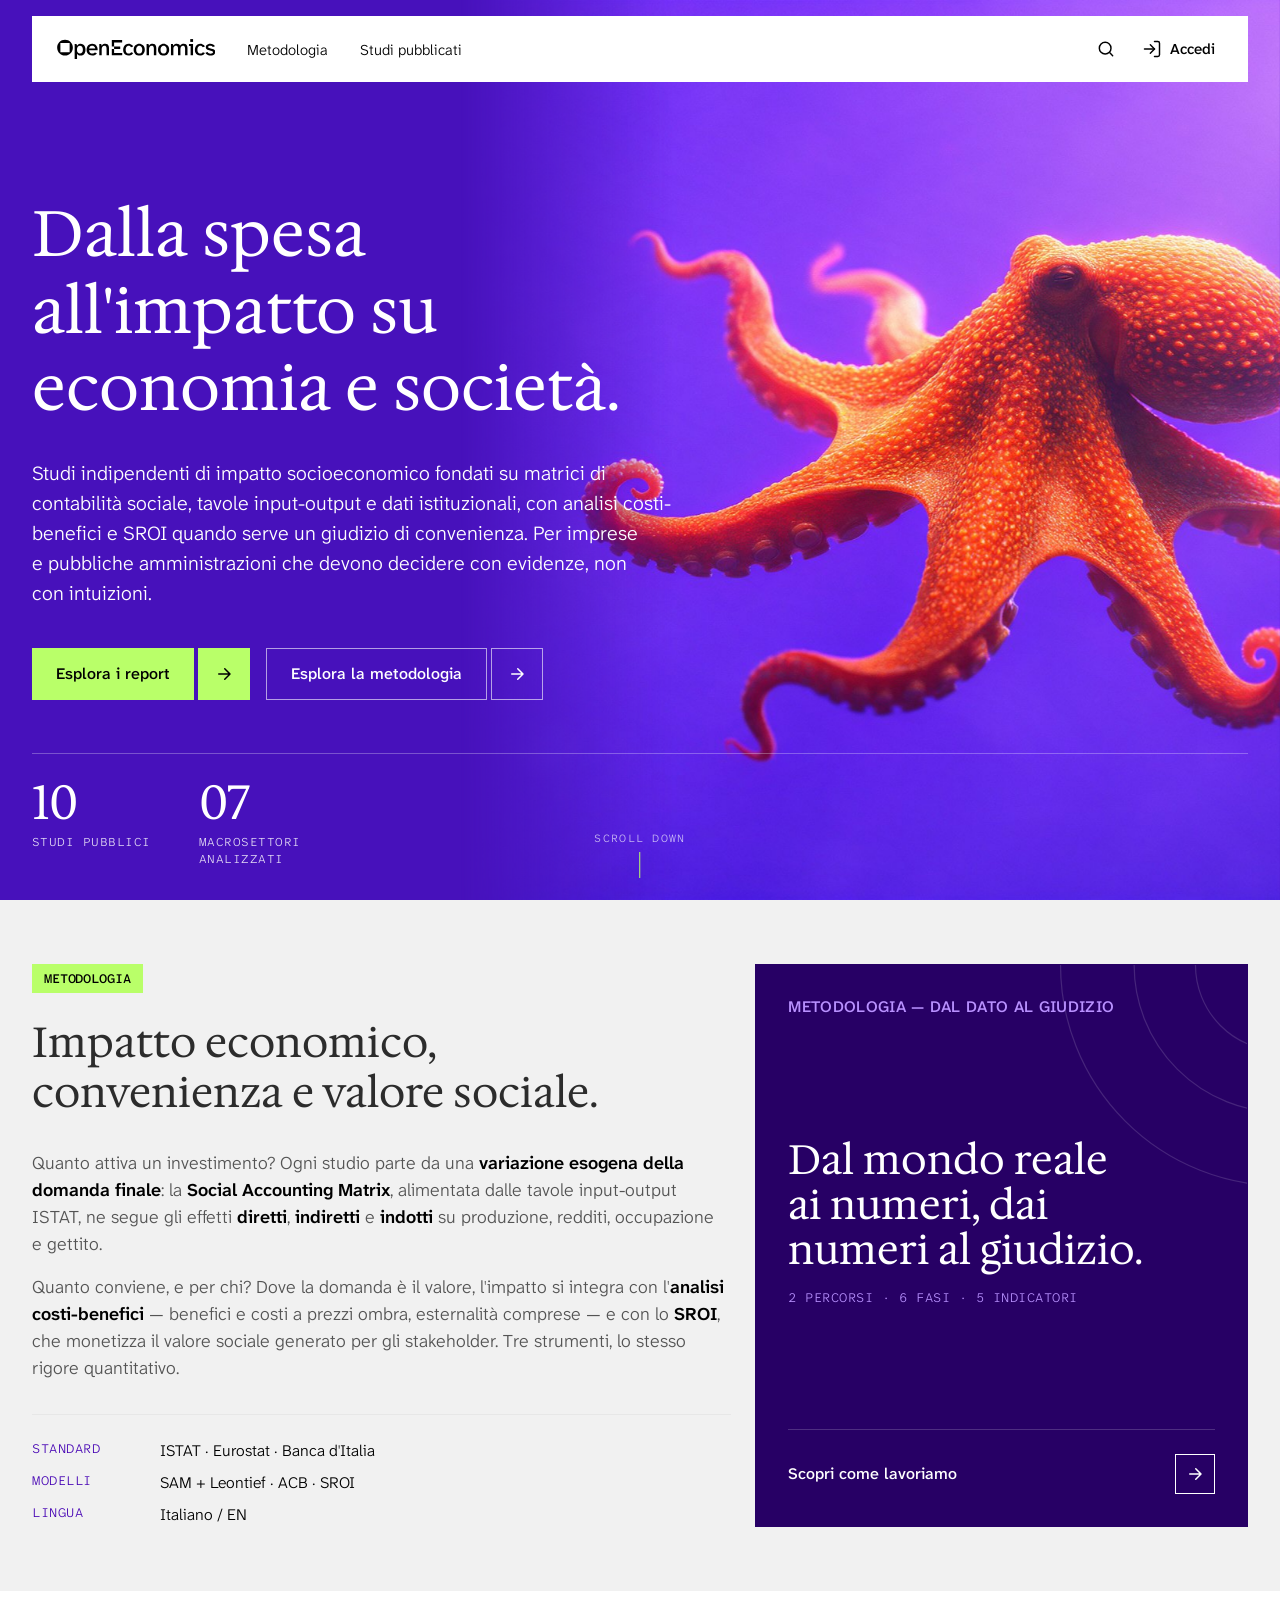
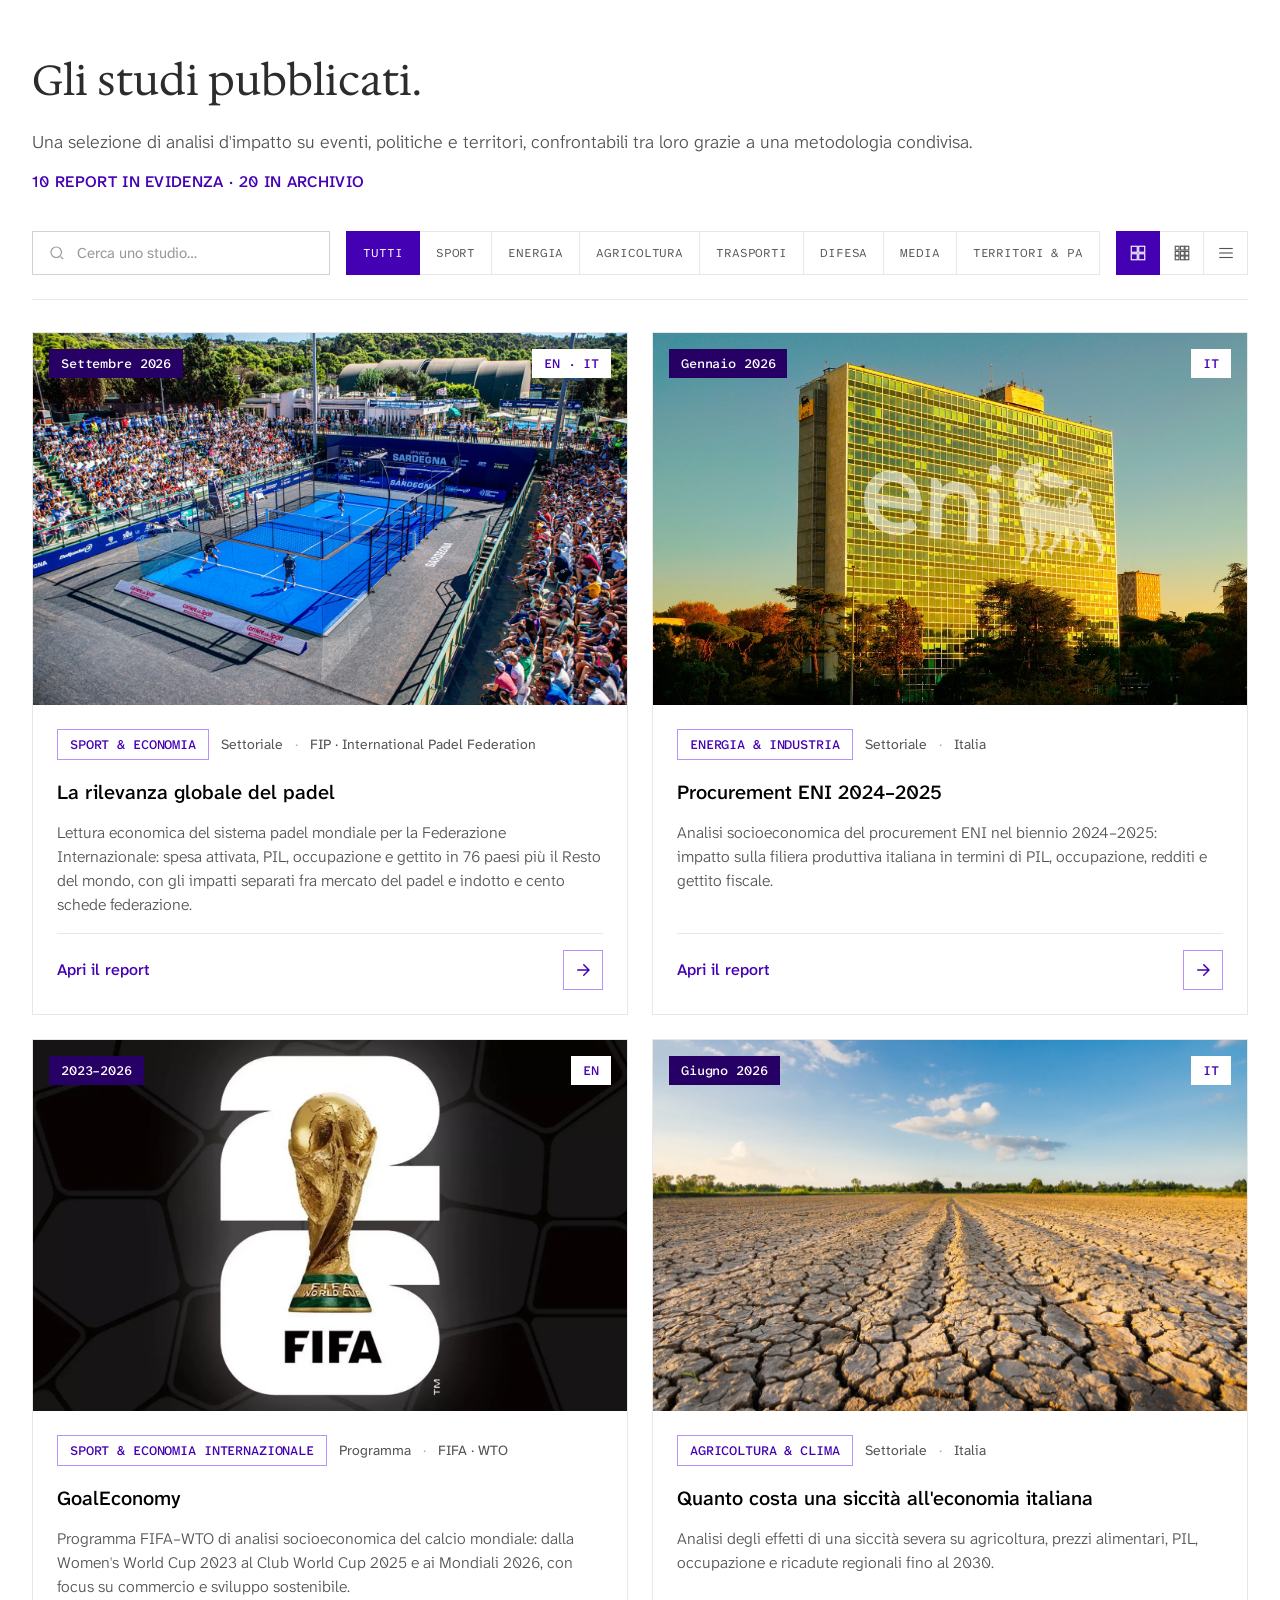
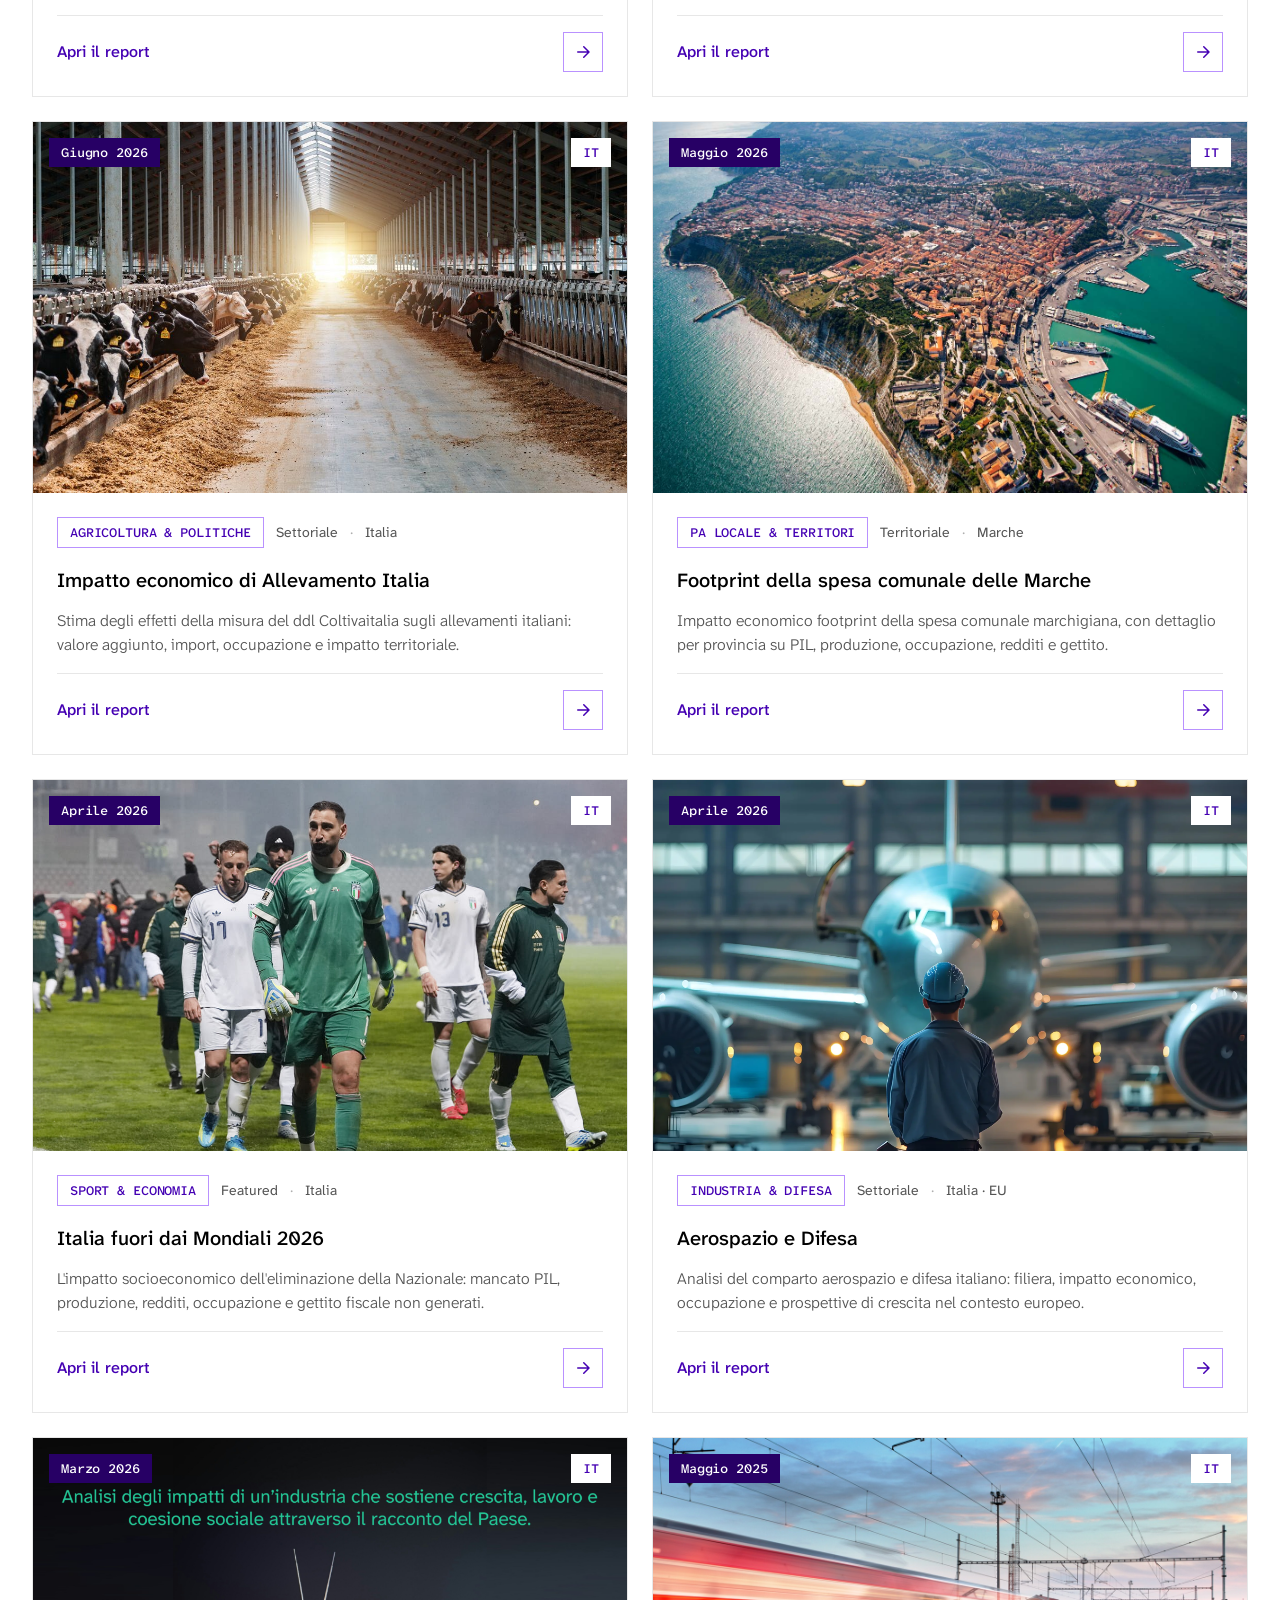
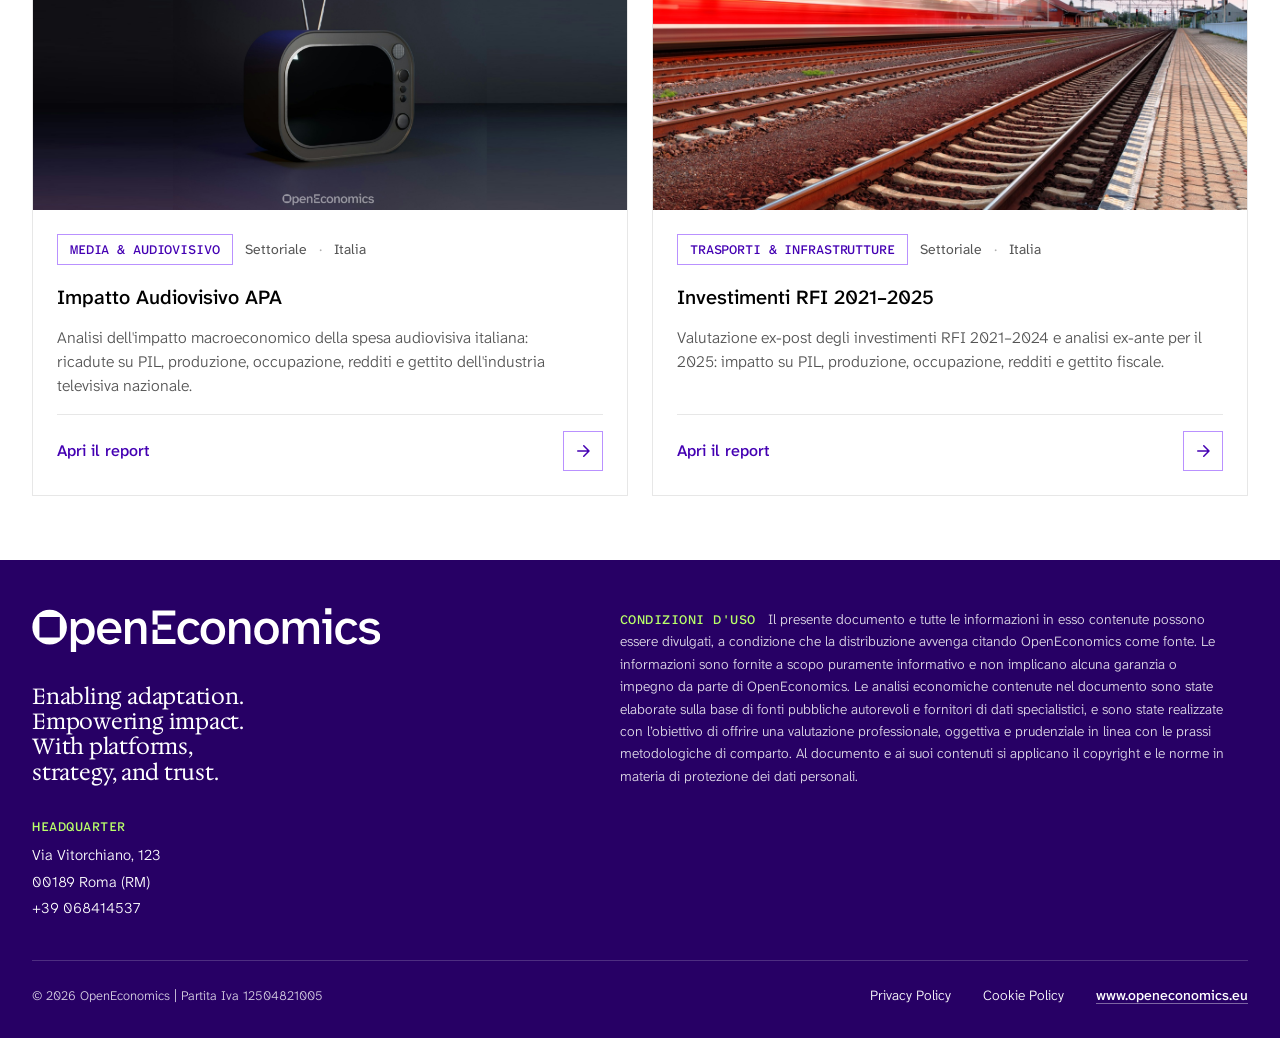
==== commit 9cbfda80: "Barra Studies: label a sinistra, cerca e Accedi a destra Co-Authored-By: Claude Opus 5.5 <noreply@an" ====
--- a/index.html
+++ b/index.html
@@ -12,7 +12,7 @@
 <link rel="icon" type="image/png" media="(prefers-color-scheme: dark)" href="media/icons/favicon-white.png">
 <link rel="preload" as="image" href="media/img/hero-polpo.jpg">
 
-<!-- Design system OpenEconomics v0.7.1 (copia da design-system/src) -->
+<!-- Design system OpenEconomics v0.8.0 (copia da design-system/src) -->
 <link rel="stylesheet" href="ds-kit/colors_and_type.css">
 <link rel="stylesheet" href="ds-kit/components.css">
 <link rel="stylesheet" href="studies.css">
@@ -25,12 +25,11 @@
 <header class="site" id="site">
   <div class="oe-container">
     <nav class="site__bar" aria-label="Navigazione principale">
-      <a class="site__brand" href="/" aria-label="OpenEconomics Studies">
+      <a class="site__brand oe-logo-link" href="https://www.openeconomics.eu" target="_blank" rel="noopener">
         <svg class="site__logo" viewBox="0 0 1789 226" fill="currentColor" role="img" aria-label="OpenEconomics" xmlns="http://www.w3.org/2000/svg"><path d="M90.6,9.5c-49,0-88.7,39.8-88.7,89c0,49.1,39.7,89,88.7,89s88.7-39.8,88.7-89C179.3,49.3,139.6,9.5,90.6,9.5z M38.2,151V46h104.6v105H38.2z" /><path d="M199.5,226V57H221l5.6,19.3c2.6-4.6,5.9-8.6,10-11.8c4.1-3.3,8.7-5.7,13.8-7.4s10.7-2.6,16.6-2.6c10.1,0,19.3,2.7,27.6,8c8.4,5.3,15,12.9,20,22.9c4.9,9.9,7.4,21.8,7.4,35.7s-2.5,25.9-7.4,36c-4.9,9.9-11.6,17.6-20,22.9c-8.4,5.1-17.6,7.7-27.6,7.7c-6,0-11.5-0.9-16.6-2.6c-5.1-1.7-9.7-4.2-13.8-7.4c-4.1-3.4-7.4-7.4-10-12.1V226H199.5z M259.1,165.1c9.9,0,17.9-3.9,24-11.6c6.3-7.7,9.5-18.6,9.5-32.6s-3.2-24.9-9.5-32.6c-6.1-7.7-14.2-11.6-24-11.6c-9.9,0-18,3.7-24.3,11c-6.1,7.4-9.2,18.3-9.2,32.9c0,14.4,3.1,25.4,9.2,33.1C241.1,161.4,249.2,165.1,259.1,165.1z" /><path d="M399.1,187.5c-13.5,0-25.1-2.8-34.8-8.5c-9.6-5.8-17-13.7-22.3-23.6c-5.1-10.1-7.7-21.7-7.7-34.7c0-13.5,2.8-25.3,8.4-35.2c5.8-9.9,13.5-17.6,23-22.9c9.7-5.5,20.6-8.2,32.5-8.2c10.1,0,19,2,26.9,5.9c8,3.9,14.7,9.3,20,16.2c5.3,6.8,9.1,14.7,11.5,23.6c2.4,8.7,3.2,18.1,2.6,28H362c0.9,7,2.6,12.9,5.1,17.7c2.6,4.8,5.5,8.6,9,11.3c3.6,2.7,7.3,4.7,11.3,5.9c4.1,1.2,7.9,1.8,11.5,1.8c6.7,0,12.3-1,16.9-3.1c4.8-2.2,8.5-5.1,11.3-8.5l24,7.7c-5.1,8.2-12.2,14.7-21.2,19.5C420.8,185.2,410.5,187.5,399.1,187.5z M362.3,108.6h69.8c-0.2-5.8-1.7-11.1-4.6-15.9c-2.7-5-6.6-8.9-11.5-11.8c-4.9-3.1-10.7-4.6-17.4-4.6c-5.3,0-10.6,1-15.9,3.1c-5.1,2.1-9.6,5.5-13.3,10.3C365.8,94.2,363.5,100.6,362.3,108.6z" /><path d="M477.9,184.4V57h21.7l5.4,18.5c2.2-3.8,5.1-7.2,8.7-10.3c3.8-3.3,8.2-5.8,13.3-7.7c5.3-2.1,11.4-3.1,18.4-3.1c10.4,0,18.7,2.1,24.8,6.2s10.6,9.9,13.3,17.5c2.7,7.5,4.1,16.4,4.1,26.7v79.6h-27.4v-72.2c0-6.3-0.5-12.2-1.5-17.5c-1-5.5-3.3-9.8-6.9-13.1c-3.4-3.3-9-4.9-16.6-4.9c-9.6,0-17,3.4-22.3,10.3c-5.3,6.7-7.9,16.5-7.9,29.5v67.8L477.9,184.4L477.9,184.4z" /><path d="M645.3,158.7V112h-25.9v72.5H737v-25.7h-91.7V158.7z M736.1,38.3V12.6H619.4v71.9h25.9V38.3H736.1z M714.6,84.5h-69.3V112h69.3V84.5z" /><path d="M808.6,187.5c-12.8,0-23.8-2.8-33-8.5c-9-5.8-16-13.7-21-23.6c-4.8-10.1-7.2-21.7-7.2-34.7c0-12.8,2.6-24.2,7.7-34.2c5.3-10.1,12.6-18,22-23.6c9.4-5.7,20.4-8.5,33-8.5c7.5,0,14.5,1.3,21,3.9c6.7,2.4,12.5,5.8,17.7,10.3c5.1,4.5,9.2,9.8,12.3,16.2l-23.8,8.7c-2.6-5.3-6.3-9.3-11.3-12.1c-4.8-2.9-10.1-4.4-16.1-4.4c-5.8,0-11.3,1.5-16.6,4.6c-5.1,3.1-9.3,7.8-12.5,14.1c-3.1,6.3-4.6,14.6-4.6,24.9c0,10.1,1.6,18.5,4.9,25.2c3.2,6.5,7.4,11.3,12.5,14.4c5.1,3.1,10.6,4.6,16.4,4.6c6.5,0,12-1.4,16.6-4.1c4.8-2.9,8.4-6.7,11-11.3l23.8,8.7c-3.6,6.2-8.1,11.5-13.6,15.9c-5.5,4.3-11.5,7.6-18.2,10C823,186.4,816,187.5,808.6,187.5z" /><path d="M929.2,187.5c-7.8,0-15.5-1.3-23-3.9c-7.5-2.6-14.2-6.6-20.2-12.1s-10.8-12.4-14.6-20.8c-3.6-8.4-5.4-18.3-5.4-29.8s1.8-21.4,5.4-29.8c3.8-8.4,8.6-15.3,14.6-20.8s12.7-9.5,20.2-12.1s15.2-3.9,23-3.9s15.4,1.3,22.8,3.9c7.5,2.6,14.2,6.6,20.2,12.1s10.7,12.4,14.3,20.8c3.8,8.4,5.6,18.3,5.6,29.8s-1.9,21.4-5.6,29.8c-3.6,8.4-8.4,15.3-14.3,20.8c-6,5.5-12.7,9.5-20.2,12.1C944.7,186.2,937.1,187.5,929.2,187.5z M929.2,164.9c6,0,11.5-1.5,16.6-4.4c5.3-3.1,9.6-7.9,12.8-14.4s4.9-14.9,4.9-25.2s-1.6-18.6-4.9-24.9c-3.2-6.5-7.5-11.3-12.8-14.4c-5.1-3.1-10.7-4.6-16.6-4.6c-6,0-11.6,1.5-16.9,4.6c-5.3,3.1-9.6,7.9-12.8,14.4c-3.2,6.3-4.9,14.6-4.9,24.9s1.6,18.7,4.9,25.2c3.2,6.5,7.5,11.3,12.8,14.4C917.6,163.4,923.3,164.9,929.2,164.9z" /><path d="M1012.3,184.4V57h21.8l5.4,18.5c2.2-3.8,5.1-7.2,8.7-10.3c3.8-3.3,8.2-5.8,13.3-7.7c5.3-2.1,11.4-3.1,18.4-3.1c10.4,0,18.7,2.1,24.8,6.2c6.1,4.1,10.6,9.9,13.3,17.5c2.7,7.5,4.1,16.4,4.1,26.7v79.6h-27.4v-72.2c0-6.3-0.5-12.2-1.5-17.5c-1-5.5-3.3-9.8-6.9-13.1c-3.4-3.3-8.9-4.9-16.6-4.9c-9.6,0-17,3.4-22.2,10.3c-5.3,6.7-7.9,16.5-7.9,29.5v67.8L1012.3,184.4L1012.3,184.4z" /><path d="M1204.8,187.5c-7.8,0-15.5-1.3-23-3.9c-7.5-2.6-14.2-6.6-20.2-12.1s-10.8-12.4-14.6-20.8c-3.6-8.4-5.4-18.3-5.4-29.8s1.8-21.4,5.4-29.8c3.8-8.4,8.6-15.3,14.6-20.8s12.7-9.5,20.2-12.1s15.2-3.9,23-3.9s15.4,1.3,22.8,3.9c7.5,2.6,14.2,6.6,20.2,12.1s10.8,12.4,14.3,20.8c3.8,8.4,5.6,18.3,5.6,29.8s-1.9,21.4-5.6,29.8c-3.6,8.4-8.4,15.3-14.3,20.8c-6,5.5-12.7,9.5-20.2,12.1C1220.2,186.2,1212.6,187.5,1204.8,187.5z M1204.8,164.9c6,0,11.5-1.5,16.6-4.4c5.3-3.1,9.5-7.9,12.8-14.4c3.2-6.5,4.9-14.9,4.9-25.2s-1.6-18.6-4.9-24.9c-3.2-6.5-7.5-11.3-12.8-14.4c-5.1-3.1-10.7-4.6-16.6-4.6c-6,0-11.6,1.5-16.9,4.6s-9.6,7.9-12.8,14.4c-3.2,6.3-4.9,14.6-4.9,24.9s1.6,18.7,4.9,25.2c3.2,6.5,7.5,11.3,12.8,14.4C1193.2,163.4,1198.8,164.9,1204.8,164.9z" /><path d="M1287.8,184.4V57h21.8l5.4,18.5c2.2-3.8,5-7.2,8.4-10.3c3.6-3.3,7.8-5.8,12.8-7.7c4.9-2.1,10.6-3.1,16.9-3.1c9.9,0,17.8,2,23.8,5.9c6,3.8,10.4,9.2,13.3,16.2c4.9-7.7,11.1-13.3,18.4-16.7c7.5-3.6,15.7-5.4,24.6-5.4c10.2,0,18.3,2.1,24.3,6.2s10.3,9.9,13,17.5s4.1,16.4,4.1,26.7v79.6h-27.1v-72.2c0-6.3-0.6-12.2-1.8-17.5c-1-5.5-3.3-9.8-6.9-13.1c-3.4-3.3-8.8-4.9-16.1-4.9c-8.7,0-15.5,3.3-20.5,10c-4.9,6.5-7.4,16.2-7.4,29v68.6h-27.1v-72.2c0-6.3-0.6-12.2-1.8-17.5c-1-5.5-3.2-9.8-6.7-13.1c-3.4-3.3-8.8-4.9-16.1-4.9c-5.8,0-10.8,1.5-15.1,4.6c-4.3,2.9-7.5,7.4-9.7,13.4c-2.2,5.8-3.3,12.9-3.3,21.3v68.3h-27.2V184.4z" /><path d="M1510,184.4V78.3h-18.9V57h46.3v127.4H1510z" /><path d="M1505.9,1h31.7v31.8h-31.7V1z" /><path d="M1619.1,187.5c-12.8,0-23.8-2.8-33-8.5c-9-5.8-16-13.7-21-23.6c-4.8-10.1-7.2-21.7-7.2-34.7c0-12.8,2.6-24.2,7.7-34.2c5.3-10.1,12.6-18,22-23.6c9.4-5.7,20.4-8.5,33-8.5c7.5,0,14.5,1.3,21,3.9c6.7,2.4,12.5,5.8,17.7,10.3c5.1,4.5,9.2,9.8,12.3,16.2l-23.8,8.7c-2.6-5.3-6.3-9.3-11.3-12.1c-4.8-2.9-10.2-4.4-16.1-4.4c-5.8,0-11.3,1.5-16.6,4.6c-5.1,3.1-9.3,7.8-12.5,14.1c-3.1,6.3-4.6,14.6-4.6,24.9c0,10.1,1.6,18.5,4.9,25.2c3.2,6.5,7.4,11.3,12.5,14.4s10.6,4.6,16.4,4.6c6.5,0,12-1.4,16.6-4.1c4.8-2.9,8.4-6.7,11-11.3l23.8,8.7c-3.6,6.2-8.1,11.5-13.6,15.9c-5.4,4.3-11.5,7.6-18.2,10C1633.4,186.4,1626.4,187.5,1619.1,187.5z" /><path d="M1734.2,187.5c-8.2,0-16.1-1.2-23.8-3.6c-7.5-2.4-14.1-5.9-19.9-10.5c-5.6-4.8-9.9-10.8-12.8-18l24.8-9c1.7,6.3,5.7,11.2,12,14.6c6.3,3.4,13,5.1,19.9,5.1c7.7,0,14.2-1.5,19.7-4.6c5.5-3.3,8.2-7.5,8.2-12.8c0-4.6-2-8.2-5.9-10.8s-10.2-4.7-18.9-6.4l-17.1-3.6c-7.5-1.5-14.2-3.8-20.2-6.7c-5.8-2.9-10.4-6.8-13.8-11.6c-3.2-4.8-4.9-10.8-4.9-18c0-7.9,2.4-14.6,7.2-20.3c4.8-5.7,11.1-9.9,18.9-12.8c8-2.9,16.6-4.4,25.8-4.4c11.1,0,21.4,2.2,30.9,6.7c9.6,4.3,16.5,11.2,20.7,20.8l-24.3,9c-2.2-5-6-8.7-11.3-11.3c-5.1-2.6-10.9-3.9-17.4-3.9c-7.2,0-13,1.4-17.4,4.1s-6.7,6.4-6.7,11c0,4.1,1.5,7.3,4.6,9.5c3.2,2.1,8.3,3.9,15.1,5.4l17.4,3.6c9.2,1.9,17.1,4.3,23.5,7.2c6.6,2.9,11.7,6.8,15.1,11.8c3.4,4.8,5.1,11.1,5.1,19c0,8.4-2.5,15.7-7.4,21.8c-4.9,6-11.5,10.6-19.7,13.9C1753.7,185.9,1744.5,187.5,1734.2,187.5z" /></svg>
-        <span class="site__badge">Studies</span>
       </a>
       <ul class="site__links">
-        <li><a class="site__link" href="#metodologia">Metodologia</a></li>
+        <li><a class="site__link" href="metodologia/approccio-oe.html">Metodologia</a></li>
         <li><a class="site__link" href="#report">Studi pubblicati</a></li>
       </ul>
       <div class="site__icons">
@@ -384,7 +383,7 @@
   <div class="oe-footer__inner">
     <div class="oe-footer__top">
       <div class="oe-footer__brand">
-        <svg class="oe-footer__logo" viewBox="0 0 1789 226" fill="currentColor" role="img" aria-label="OpenEconomics" xmlns="http://www.w3.org/2000/svg"><path d="M90.6,9.5c-49,0-88.7,39.8-88.7,89c0,49.1,39.7,89,88.7,89s88.7-39.8,88.7-89C179.3,49.3,139.6,9.5,90.6,9.5z M38.2,151V46h104.6v105H38.2z" /><path d="M199.5,226V57H221l5.6,19.3c2.6-4.6,5.9-8.6,10-11.8c4.1-3.3,8.7-5.7,13.8-7.4s10.7-2.6,16.6-2.6c10.1,0,19.3,2.7,27.6,8c8.4,5.3,15,12.9,20,22.9c4.9,9.9,7.4,21.8,7.4,35.7s-2.5,25.9-7.4,36c-4.9,9.9-11.6,17.6-20,22.9c-8.4,5.1-17.6,7.7-27.6,7.7c-6,0-11.5-0.9-16.6-2.6c-5.1-1.7-9.7-4.2-13.8-7.4c-4.1-3.4-7.4-7.4-10-12.1V226H199.5z M259.1,165.1c9.9,0,17.9-3.9,24-11.6c6.3-7.7,9.5-18.6,9.5-32.6s-3.2-24.9-9.5-32.6c-6.1-7.7-14.2-11.6-24-11.6c-9.9,0-18,3.7-24.3,11c-6.1,7.4-9.2,18.3-9.2,32.9c0,14.4,3.1,25.4,9.2,33.1C241.1,161.4,249.2,165.1,259.1,165.1z" /><path d="M399.1,187.5c-13.5,0-25.1-2.8-34.8-8.5c-9.6-5.8-17-13.7-22.3-23.6c-5.1-10.1-7.7-21.7-7.7-34.7c0-13.5,2.8-25.3,8.4-35.2c5.8-9.9,13.5-17.6,23-22.9c9.7-5.5,20.6-8.2,32.5-8.2c10.1,0,19,2,26.9,5.9c8,3.9,14.7,9.3,20,16.2c5.3,6.8,9.1,14.7,11.5,23.6c2.4,8.7,3.2,18.1,2.6,28H362c0.9,7,2.6,12.9,5.1,17.7c2.6,4.8,5.5,8.6,9,11.3c3.6,2.7,7.3,4.7,11.3,5.9c4.1,1.2,7.9,1.8,11.5,1.8c6.7,0,12.3-1,16.9-3.1c4.8-2.2,8.5-5.1,11.3-8.5l24,7.7c-5.1,8.2-12.2,14.7-21.2,19.5C420.8,185.2,410.5,187.5,399.1,187.5z M362.3,108.6h69.8c-0.2-5.8-1.7-11.1-4.6-15.9c-2.7-5-6.6-8.9-11.5-11.8c-4.9-3.1-10.7-4.6-17.4-4.6c-5.3,0-10.6,1-15.9,3.1c-5.1,2.1-9.6,5.5-13.3,10.3C365.8,94.2,363.5,100.6,362.3,108.6z" /><path d="M477.9,184.4V57h21.7l5.4,18.5c2.2-3.8,5.1-7.2,8.7-10.3c3.8-3.3,8.2-5.8,13.3-7.7c5.3-2.1,11.4-3.1,18.4-3.1c10.4,0,18.7,2.1,24.8,6.2s10.6,9.9,13.3,17.5c2.7,7.5,4.1,16.4,4.1,26.7v79.6h-27.4v-72.2c0-6.3-0.5-12.2-1.5-17.5c-1-5.5-3.3-9.8-6.9-13.1c-3.4-3.3-9-4.9-16.6-4.9c-9.6,0-17,3.4-22.3,10.3c-5.3,6.7-7.9,16.5-7.9,29.5v67.8L477.9,184.4L477.9,184.4z" /><path d="M645.3,158.7V112h-25.9v72.5H737v-25.7h-91.7V158.7z M736.1,38.3V12.6H619.4v71.9h25.9V38.3H736.1z M714.6,84.5h-69.3V112h69.3V84.5z" /><path d="M808.6,187.5c-12.8,0-23.8-2.8-33-8.5c-9-5.8-16-13.7-21-23.6c-4.8-10.1-7.2-21.7-7.2-34.7c0-12.8,2.6-24.2,7.7-34.2c5.3-10.1,12.6-18,22-23.6c9.4-5.7,20.4-8.5,33-8.5c7.5,0,14.5,1.3,21,3.9c6.7,2.4,12.5,5.8,17.7,10.3c5.1,4.5,9.2,9.8,12.3,16.2l-23.8,8.7c-2.6-5.3-6.3-9.3-11.3-12.1c-4.8-2.9-10.1-4.4-16.1-4.4c-5.8,0-11.3,1.5-16.6,4.6c-5.1,3.1-9.3,7.8-12.5,14.1c-3.1,6.3-4.6,14.6-4.6,24.9c0,10.1,1.6,18.5,4.9,25.2c3.2,6.5,7.4,11.3,12.5,14.4c5.1,3.1,10.6,4.6,16.4,4.6c6.5,0,12-1.4,16.6-4.1c4.8-2.9,8.4-6.7,11-11.3l23.8,8.7c-3.6,6.2-8.1,11.5-13.6,15.9c-5.5,4.3-11.5,7.6-18.2,10C823,186.4,816,187.5,808.6,187.5z" /><path d="M929.2,187.5c-7.8,0-15.5-1.3-23-3.9c-7.5-2.6-14.2-6.6-20.2-12.1s-10.8-12.4-14.6-20.8c-3.6-8.4-5.4-18.3-5.4-29.8s1.8-21.4,5.4-29.8c3.8-8.4,8.6-15.3,14.6-20.8s12.7-9.5,20.2-12.1s15.2-3.9,23-3.9s15.4,1.3,22.8,3.9c7.5,2.6,14.2,6.6,20.2,12.1s10.7,12.4,14.3,20.8c3.8,8.4,5.6,18.3,5.6,29.8s-1.9,21.4-5.6,29.8c-3.6,8.4-8.4,15.3-14.3,20.8c-6,5.5-12.7,9.5-20.2,12.1C944.7,186.2,937.1,187.5,929.2,187.5z M929.2,164.9c6,0,11.5-1.5,16.6-4.4c5.3-3.1,9.6-7.9,12.8-14.4s4.9-14.9,4.9-25.2s-1.6-18.6-4.9-24.9c-3.2-6.5-7.5-11.3-12.8-14.4c-5.1-3.1-10.7-4.6-16.6-4.6c-6,0-11.6,1.5-16.9,4.6c-5.3,3.1-9.6,7.9-12.8,14.4c-3.2,6.3-4.9,14.6-4.9,24.9s1.6,18.7,4.9,25.2c3.2,6.5,7.5,11.3,12.8,14.4C917.6,163.4,923.3,164.9,929.2,164.9z" /><path d="M1012.3,184.4V57h21.8l5.4,18.5c2.2-3.8,5.1-7.2,8.7-10.3c3.8-3.3,8.2-5.8,13.3-7.7c5.3-2.1,11.4-3.1,18.4-3.1c10.4,0,18.7,2.1,24.8,6.2c6.1,4.1,10.6,9.9,13.3,17.5c2.7,7.5,4.1,16.4,4.1,26.7v79.6h-27.4v-72.2c0-6.3-0.5-12.2-1.5-17.5c-1-5.5-3.3-9.8-6.9-13.1c-3.4-3.3-8.9-4.9-16.6-4.9c-9.6,0-17,3.4-22.2,10.3c-5.3,6.7-7.9,16.5-7.9,29.5v67.8L1012.3,184.4L1012.3,184.4z" /><path d="M1204.8,187.5c-7.8,0-15.5-1.3-23-3.9c-7.5-2.6-14.2-6.6-20.2-12.1s-10.8-12.4-14.6-20.8c-3.6-8.4-5.4-18.3-5.4-29.8s1.8-21.4,5.4-29.8c3.8-8.4,8.6-15.3,14.6-20.8s12.7-9.5,20.2-12.1s15.2-3.9,23-3.9s15.4,1.3,22.8,3.9c7.5,2.6,14.2,6.6,20.2,12.1s10.8,12.4,14.3,20.8c3.8,8.4,5.6,18.3,5.6,29.8s-1.9,21.4-5.6,29.8c-3.6,8.4-8.4,15.3-14.3,20.8c-6,5.5-12.7,9.5-20.2,12.1C1220.2,186.2,1212.6,187.5,1204.8,187.5z M1204.8,164.9c6,0,11.5-1.5,16.6-4.4c5.3-3.1,9.5-7.9,12.8-14.4c3.2-6.5,4.9-14.9,4.9-25.2s-1.6-18.6-4.9-24.9c-3.2-6.5-7.5-11.3-12.8-14.4c-5.1-3.1-10.7-4.6-16.6-4.6c-6,0-11.6,1.5-16.9,4.6s-9.6,7.9-12.8,14.4c-3.2,6.3-4.9,14.6-4.9,24.9s1.6,18.7,4.9,25.2c3.2,6.5,7.5,11.3,12.8,14.4C1193.2,163.4,1198.8,164.9,1204.8,164.9z" /><path d="M1287.8,184.4V57h21.8l5.4,18.5c2.2-3.8,5-7.2,8.4-10.3c3.6-3.3,7.8-5.8,12.8-7.7c4.9-2.1,10.6-3.1,16.9-3.1c9.9,0,17.8,2,23.8,5.9c6,3.8,10.4,9.2,13.3,16.2c4.9-7.7,11.1-13.3,18.4-16.7c7.5-3.6,15.7-5.4,24.6-5.4c10.2,0,18.3,2.1,24.3,6.2s10.3,9.9,13,17.5s4.1,16.4,4.1,26.7v79.6h-27.1v-72.2c0-6.3-0.6-12.2-1.8-17.5c-1-5.5-3.3-9.8-6.9-13.1c-3.4-3.3-8.8-4.9-16.1-4.9c-8.7,0-15.5,3.3-20.5,10c-4.9,6.5-7.4,16.2-7.4,29v68.6h-27.1v-72.2c0-6.3-0.6-12.2-1.8-17.5c-1-5.5-3.2-9.8-6.7-13.1c-3.4-3.3-8.8-4.9-16.1-4.9c-5.8,0-10.8,1.5-15.1,4.6c-4.3,2.9-7.5,7.4-9.7,13.4c-2.2,5.8-3.3,12.9-3.3,21.3v68.3h-27.2V184.4z" /><path d="M1510,184.4V78.3h-18.9V57h46.3v127.4H1510z" /><path d="M1505.9,1h31.7v31.8h-31.7V1z" /><path d="M1619.1,187.5c-12.8,0-23.8-2.8-33-8.5c-9-5.8-16-13.7-21-23.6c-4.8-10.1-7.2-21.7-7.2-34.7c0-12.8,2.6-24.2,7.7-34.2c5.3-10.1,12.6-18,22-23.6c9.4-5.7,20.4-8.5,33-8.5c7.5,0,14.5,1.3,21,3.9c6.7,2.4,12.5,5.8,17.7,10.3c5.1,4.5,9.2,9.8,12.3,16.2l-23.8,8.7c-2.6-5.3-6.3-9.3-11.3-12.1c-4.8-2.9-10.2-4.4-16.1-4.4c-5.8,0-11.3,1.5-16.6,4.6c-5.1,3.1-9.3,7.8-12.5,14.1c-3.1,6.3-4.6,14.6-4.6,24.9c0,10.1,1.6,18.5,4.9,25.2c3.2,6.5,7.4,11.3,12.5,14.4s10.6,4.6,16.4,4.6c6.5,0,12-1.4,16.6-4.1c4.8-2.9,8.4-6.7,11-11.3l23.8,8.7c-3.6,6.2-8.1,11.5-13.6,15.9c-5.4,4.3-11.5,7.6-18.2,10C1633.4,186.4,1626.4,187.5,1619.1,187.5z" /><path d="M1734.2,187.5c-8.2,0-16.1-1.2-23.8-3.6c-7.5-2.4-14.1-5.9-19.9-10.5c-5.6-4.8-9.9-10.8-12.8-18l24.8-9c1.7,6.3,5.7,11.2,12,14.6c6.3,3.4,13,5.1,19.9,5.1c7.7,0,14.2-1.5,19.7-4.6c5.5-3.3,8.2-7.5,8.2-12.8c0-4.6-2-8.2-5.9-10.8s-10.2-4.7-18.9-6.4l-17.1-3.6c-7.5-1.5-14.2-3.8-20.2-6.7c-5.8-2.9-10.4-6.8-13.8-11.6c-3.2-4.8-4.9-10.8-4.9-18c0-7.9,2.4-14.6,7.2-20.3c4.8-5.7,11.1-9.9,18.9-12.8c8-2.9,16.6-4.4,25.8-4.4c11.1,0,21.4,2.2,30.9,6.7c9.6,4.3,16.5,11.2,20.7,20.8l-24.3,9c-2.2-5-6-8.7-11.3-11.3c-5.1-2.6-10.9-3.9-17.4-3.9c-7.2,0-13,1.4-17.4,4.1s-6.7,6.4-6.7,11c0,4.1,1.5,7.3,4.6,9.5c3.2,2.1,8.3,3.9,15.1,5.4l17.4,3.6c9.2,1.9,17.1,4.3,23.5,7.2c6.6,2.9,11.7,6.8,15.1,11.8c3.4,4.8,5.1,11.1,5.1,19c0,8.4-2.5,15.7-7.4,21.8c-4.9,6-11.5,10.6-19.7,13.9C1753.7,185.9,1744.5,187.5,1734.2,187.5z" /></svg>
+        <a class="oe-logo-link" href="https://www.openeconomics.eu" target="_blank" rel="noopener"><svg class="oe-footer__logo" viewBox="0 0 1789 226" fill="currentColor" role="img" aria-label="OpenEconomics" xmlns="http://www.w3.org/2000/svg"><path d="M90.6,9.5c-49,0-88.7,39.8-88.7,89c0,49.1,39.7,89,88.7,89s88.7-39.8,88.7-89C179.3,49.3,139.6,9.5,90.6,9.5z M38.2,151V46h104.6v105H38.2z" /><path d="M199.5,226V57H221l5.6,19.3c2.6-4.6,5.9-8.6,10-11.8c4.1-3.3,8.7-5.7,13.8-7.4s10.7-2.6,16.6-2.6c10.1,0,19.3,2.7,27.6,8c8.4,5.3,15,12.9,20,22.9c4.9,9.9,7.4,21.8,7.4,35.7s-2.5,25.9-7.4,36c-4.9,9.9-11.6,17.6-20,22.9c-8.4,5.1-17.6,7.7-27.6,7.7c-6,0-11.5-0.9-16.6-2.6c-5.1-1.7-9.7-4.2-13.8-7.4c-4.1-3.4-7.4-7.4-10-12.1V226H199.5z M259.1,165.1c9.9,0,17.9-3.9,24-11.6c6.3-7.7,9.5-18.6,9.5-32.6s-3.2-24.9-9.5-32.6c-6.1-7.7-14.2-11.6-24-11.6c-9.9,0-18,3.7-24.3,11c-6.1,7.4-9.2,18.3-9.2,32.9c0,14.4,3.1,25.4,9.2,33.1C241.1,161.4,249.2,165.1,259.1,165.1z" /><path d="M399.1,187.5c-13.5,0-25.1-2.8-34.8-8.5c-9.6-5.8-17-13.7-22.3-23.6c-5.1-10.1-7.7-21.7-7.7-34.7c0-13.5,2.8-25.3,8.4-35.2c5.8-9.9,13.5-17.6,23-22.9c9.7-5.5,20.6-8.2,32.5-8.2c10.1,0,19,2,26.9,5.9c8,3.9,14.7,9.3,20,16.2c5.3,6.8,9.1,14.7,11.5,23.6c2.4,8.7,3.2,18.1,2.6,28H362c0.9,7,2.6,12.9,5.1,17.7c2.6,4.8,5.5,8.6,9,11.3c3.6,2.7,7.3,4.7,11.3,5.9c4.1,1.2,7.9,1.8,11.5,1.8c6.7,0,12.3-1,16.9-3.1c4.8-2.2,8.5-5.1,11.3-8.5l24,7.7c-5.1,8.2-12.2,14.7-21.2,19.5C420.8,185.2,410.5,187.5,399.1,187.5z M362.3,108.6h69.8c-0.2-5.8-1.7-11.1-4.6-15.9c-2.7-5-6.6-8.9-11.5-11.8c-4.9-3.1-10.7-4.6-17.4-4.6c-5.3,0-10.6,1-15.9,3.1c-5.1,2.1-9.6,5.5-13.3,10.3C365.8,94.2,363.5,100.6,362.3,108.6z" /><path d="M477.9,184.4V57h21.7l5.4,18.5c2.2-3.8,5.1-7.2,8.7-10.3c3.8-3.3,8.2-5.8,13.3-7.7c5.3-2.1,11.4-3.1,18.4-3.1c10.4,0,18.7,2.1,24.8,6.2s10.6,9.9,13.3,17.5c2.7,7.5,4.1,16.4,4.1,26.7v79.6h-27.4v-72.2c0-6.3-0.5-12.2-1.5-17.5c-1-5.5-3.3-9.8-6.9-13.1c-3.4-3.3-9-4.9-16.6-4.9c-9.6,0-17,3.4-22.3,10.3c-5.3,6.7-7.9,16.5-7.9,29.5v67.8L477.9,184.4L477.9,184.4z" /><path d="M645.3,158.7V112h-25.9v72.5H737v-25.7h-91.7V158.7z M736.1,38.3V12.6H619.4v71.9h25.9V38.3H736.1z M714.6,84.5h-69.3V112h69.3V84.5z" /><path d="M808.6,187.5c-12.8,0-23.8-2.8-33-8.5c-9-5.8-16-13.7-21-23.6c-4.8-10.1-7.2-21.7-7.2-34.7c0-12.8,2.6-24.2,7.7-34.2c5.3-10.1,12.6-18,22-23.6c9.4-5.7,20.4-8.5,33-8.5c7.5,0,14.5,1.3,21,3.9c6.7,2.4,12.5,5.8,17.7,10.3c5.1,4.5,9.2,9.8,12.3,16.2l-23.8,8.7c-2.6-5.3-6.3-9.3-11.3-12.1c-4.8-2.9-10.1-4.4-16.1-4.4c-5.8,0-11.3,1.5-16.6,4.6c-5.1,3.1-9.3,7.8-12.5,14.1c-3.1,6.3-4.6,14.6-4.6,24.9c0,10.1,1.6,18.5,4.9,25.2c3.2,6.5,7.4,11.3,12.5,14.4c5.1,3.1,10.6,4.6,16.4,4.6c6.5,0,12-1.4,16.6-4.1c4.8-2.9,8.4-6.7,11-11.3l23.8,8.7c-3.6,6.2-8.1,11.5-13.6,15.9c-5.5,4.3-11.5,7.6-18.2,10C823,186.4,816,187.5,808.6,187.5z" /><path d="M929.2,187.5c-7.8,0-15.5-1.3-23-3.9c-7.5-2.6-14.2-6.6-20.2-12.1s-10.8-12.4-14.6-20.8c-3.6-8.4-5.4-18.3-5.4-29.8s1.8-21.4,5.4-29.8c3.8-8.4,8.6-15.3,14.6-20.8s12.7-9.5,20.2-12.1s15.2-3.9,23-3.9s15.4,1.3,22.8,3.9c7.5,2.6,14.2,6.6,20.2,12.1s10.7,12.4,14.3,20.8c3.8,8.4,5.6,18.3,5.6,29.8s-1.9,21.4-5.6,29.8c-3.6,8.4-8.4,15.3-14.3,20.8c-6,5.5-12.7,9.5-20.2,12.1C944.7,186.2,937.1,187.5,929.2,187.5z M929.2,164.9c6,0,11.5-1.5,16.6-4.4c5.3-3.1,9.6-7.9,12.8-14.4s4.9-14.9,4.9-25.2s-1.6-18.6-4.9-24.9c-3.2-6.5-7.5-11.3-12.8-14.4c-5.1-3.1-10.7-4.6-16.6-4.6c-6,0-11.6,1.5-16.9,4.6c-5.3,3.1-9.6,7.9-12.8,14.4c-3.2,6.3-4.9,14.6-4.9,24.9s1.6,18.7,4.9,25.2c3.2,6.5,7.5,11.3,12.8,14.4C917.6,163.4,923.3,164.9,929.2,164.9z" /><path d="M1012.3,184.4V57h21.8l5.4,18.5c2.2-3.8,5.1-7.2,8.7-10.3c3.8-3.3,8.2-5.8,13.3-7.7c5.3-2.1,11.4-3.1,18.4-3.1c10.4,0,18.7,2.1,24.8,6.2c6.1,4.1,10.6,9.9,13.3,17.5c2.7,7.5,4.1,16.4,4.1,26.7v79.6h-27.4v-72.2c0-6.3-0.5-12.2-1.5-17.5c-1-5.5-3.3-9.8-6.9-13.1c-3.4-3.3-8.9-4.9-16.6-4.9c-9.6,0-17,3.4-22.2,10.3c-5.3,6.7-7.9,16.5-7.9,29.5v67.8L1012.3,184.4L1012.3,184.4z" /><path d="M1204.8,187.5c-7.8,0-15.5-1.3-23-3.9c-7.5-2.6-14.2-6.6-20.2-12.1s-10.8-12.4-14.6-20.8c-3.6-8.4-5.4-18.3-5.4-29.8s1.8-21.4,5.4-29.8c3.8-8.4,8.6-15.3,14.6-20.8s12.7-9.5,20.2-12.1s15.2-3.9,23-3.9s15.4,1.3,22.8,3.9c7.5,2.6,14.2,6.6,20.2,12.1s10.8,12.4,14.3,20.8c3.8,8.4,5.6,18.3,5.6,29.8s-1.9,21.4-5.6,29.8c-3.6,8.4-8.4,15.3-14.3,20.8c-6,5.5-12.7,9.5-20.2,12.1C1220.2,186.2,1212.6,187.5,1204.8,187.5z M1204.8,164.9c6,0,11.5-1.5,16.6-4.4c5.3-3.1,9.5-7.9,12.8-14.4c3.2-6.5,4.9-14.9,4.9-25.2s-1.6-18.6-4.9-24.9c-3.2-6.5-7.5-11.3-12.8-14.4c-5.1-3.1-10.7-4.6-16.6-4.6c-6,0-11.6,1.5-16.9,4.6s-9.6,7.9-12.8,14.4c-3.2,6.3-4.9,14.6-4.9,24.9s1.6,18.7,4.9,25.2c3.2,6.5,7.5,11.3,12.8,14.4C1193.2,163.4,1198.8,164.9,1204.8,164.9z" /><path d="M1287.8,184.4V57h21.8l5.4,18.5c2.2-3.8,5-7.2,8.4-10.3c3.6-3.3,7.8-5.8,12.8-7.7c4.9-2.1,10.6-3.1,16.9-3.1c9.9,0,17.8,2,23.8,5.9c6,3.8,10.4,9.2,13.3,16.2c4.9-7.7,11.1-13.3,18.4-16.7c7.5-3.6,15.7-5.4,24.6-5.4c10.2,0,18.3,2.1,24.3,6.2s10.3,9.9,13,17.5s4.1,16.4,4.1,26.7v79.6h-27.1v-72.2c0-6.3-0.6-12.2-1.8-17.5c-1-5.5-3.3-9.8-6.9-13.1c-3.4-3.3-8.8-4.9-16.1-4.9c-8.7,0-15.5,3.3-20.5,10c-4.9,6.5-7.4,16.2-7.4,29v68.6h-27.1v-72.2c0-6.3-0.6-12.2-1.8-17.5c-1-5.5-3.2-9.8-6.7-13.1c-3.4-3.3-8.8-4.9-16.1-4.9c-5.8,0-10.8,1.5-15.1,4.6c-4.3,2.9-7.5,7.4-9.7,13.4c-2.2,5.8-3.3,12.9-3.3,21.3v68.3h-27.2V184.4z" /><path d="M1510,184.4V78.3h-18.9V57h46.3v127.4H1510z" /><path d="M1505.9,1h31.7v31.8h-31.7V1z" /><path d="M1619.1,187.5c-12.8,0-23.8-2.8-33-8.5c-9-5.8-16-13.7-21-23.6c-4.8-10.1-7.2-21.7-7.2-34.7c0-12.8,2.6-24.2,7.7-34.2c5.3-10.1,12.6-18,22-23.6c9.4-5.7,20.4-8.5,33-8.5c7.5,0,14.5,1.3,21,3.9c6.7,2.4,12.5,5.8,17.7,10.3c5.1,4.5,9.2,9.8,12.3,16.2l-23.8,8.7c-2.6-5.3-6.3-9.3-11.3-12.1c-4.8-2.9-10.2-4.4-16.1-4.4c-5.8,0-11.3,1.5-16.6,4.6c-5.1,3.1-9.3,7.8-12.5,14.1c-3.1,6.3-4.6,14.6-4.6,24.9c0,10.1,1.6,18.5,4.9,25.2c3.2,6.5,7.4,11.3,12.5,14.4s10.6,4.6,16.4,4.6c6.5,0,12-1.4,16.6-4.1c4.8-2.9,8.4-6.7,11-11.3l23.8,8.7c-3.6,6.2-8.1,11.5-13.6,15.9c-5.4,4.3-11.5,7.6-18.2,10C1633.4,186.4,1626.4,187.5,1619.1,187.5z" /><path d="M1734.2,187.5c-8.2,0-16.1-1.2-23.8-3.6c-7.5-2.4-14.1-5.9-19.9-10.5c-5.6-4.8-9.9-10.8-12.8-18l24.8-9c1.7,6.3,5.7,11.2,12,14.6c6.3,3.4,13,5.1,19.9,5.1c7.7,0,14.2-1.5,19.7-4.6c5.5-3.3,8.2-7.5,8.2-12.8c0-4.6-2-8.2-5.9-10.8s-10.2-4.7-18.9-6.4l-17.1-3.6c-7.5-1.5-14.2-3.8-20.2-6.7c-5.8-2.9-10.4-6.8-13.8-11.6c-3.2-4.8-4.9-10.8-4.9-18c0-7.9,2.4-14.6,7.2-20.3c4.8-5.7,11.1-9.9,18.9-12.8c8-2.9,16.6-4.4,25.8-4.4c11.1,0,21.4,2.2,30.9,6.7c9.6,4.3,16.5,11.2,20.7,20.8l-24.3,9c-2.2-5-6-8.7-11.3-11.3c-5.1-2.6-10.9-3.9-17.4-3.9c-7.2,0-13,1.4-17.4,4.1s-6.7,6.4-6.7,11c0,4.1,1.5,7.3,4.6,9.5c3.2,2.1,8.3,3.9,15.1,5.4l17.4,3.6c9.2,1.9,17.1,4.3,23.5,7.2c6.6,2.9,11.7,6.8,15.1,11.8c3.4,4.8,5.1,11.1,5.1,19c0,8.4-2.5,15.7-7.4,21.8c-4.9,6-11.5,10.6-19.7,13.9C1753.7,185.9,1744.5,187.5,1734.2,187.5z" /></svg></a>
         <p class="oe-footer__tagline">Enabling adaptation. Empowering impact. With platforms, strategy, and trust.</p>
         <address class="oe-footer__hq">
           <span class="oe-footer__hq-label">Headquarter</span>
--- a/ds-kit/components.css
+++ b/ds-kit/components.css
@@ -728,8 +728,9 @@
    Testata di ogni landing di studio o analisi, con la stessa impostazione della
    barra della home Studies: un pannello sospeso, fisso in alto sopra la hero,
    largo quanto il contenitore (1440 + 32).
-   1. .oe-nav-analisi — riquadro bianco: logo OpenEconomics (link al sito) ed
-      etichetta «Studies» a sinistra, link «Torna agli studi» a destra.
+   1. .oe-nav-analisi — riquadro bianco: a sinistra il logo OpenEconomics (link al
+      sito) e le label «Metodologia» e «Studi pubblicati» (__links); a destra cerca
+      e «Accedi» (__icons). Sotto i 900px le label si nascondono, come in Studies.
    2. .oe-nav-sezioni — riquadro grigio attaccato sotto: una label per ogni
       sezione che ha il chip lime, allineate al logo. Ogni label è un'ancora alla
       sezione e ripete il testo del suo chip. Le voci si vedono sempre tutte: se
@@ -750,7 +751,7 @@
   transition: border-color var(--oe-dur-base) var(--oe-ease), box-shadow var(--oe-dur-base) var(--oe-ease);
 }
 .oe-nav-analisi__inner {
-  display: flex; align-items: center; justify-content: space-between; gap: var(--oe-space-l);
+  display: flex; align-items: center; gap: var(--oe-space-l);
   min-height: 60px; padding: var(--oe-space-3) var(--oe-space-m); background: var(--oe-white);
 }
 .oe-nav-sezioni__inner { background: var(--oe-bg-elev); border-top-color: var(--oe-gray-200); padding-inline: var(--oe-space-m); }
@@ -762,19 +763,26 @@
 }
 .oe-nav-analisi.is-scrolled .oe-nav-analisi__inner { border-bottom-color: transparent; }
 
-.oe-nav-analisi__brand { display: flex; align-items: center; gap: var(--oe-space-s); }
+.oe-nav-analisi__brand { display: flex; align-items: center; }
 .oe-nav-analisi__logo { height: 20px; width: auto; color: var(--oe-black); display: block; flex: 0 0 auto; }
-.oe-nav-analisi__badge {
-  font-family: var(--oe-font-mono); font-size: 13px; font-weight: 500; line-height: 20px;
-  text-transform: uppercase; letter-spacing: -0.01em; color: var(--oe-accent);
-  padding-left: var(--oe-space-s); border-left: 1px solid var(--oe-gray-300);
-}
+.oe-nav-analisi__links { display: flex; gap: var(--oe-space-l); list-style: none; margin: 0; padding: 0; }
 .oe-nav-analisi__link {
-  font-family: var(--oe-font-sans); font-size: 15px; font-weight: 500; white-space: nowrap;
-  color: var(--oe-fg); text-decoration: none; padding-block: var(--oe-space-xs);
+  font-family: var(--oe-font-sans); font-size: 15px; white-space: nowrap;
+  color: var(--oe-gray-900); text-decoration: none; padding-block: var(--oe-space-xxs);
   transition: color var(--oe-dur-fast) var(--oe-ease);
 }
-.oe-nav-analisi__link:hover { color: var(--oe-accent); }
+.oe-nav-analisi__link:hover, .oe-nav-analisi__link[aria-current] { color: var(--oe-accent); }
+.oe-nav-analisi__icons { display: flex; align-items: center; gap: var(--oe-space-xs); margin-left: auto; }
+.oe-nav-analisi__icon {
+  display: inline-flex; align-items: center; justify-content: center; gap: var(--oe-space-xs);
+  min-width: 40px; height: 40px; padding: 0 var(--oe-space-xs); text-decoration: none;
+  font-family: var(--oe-font-sans); font-size: 15px; font-weight: 500; color: var(--oe-gray-900);
+  transition: color var(--oe-dur-fast) var(--oe-ease);
+}
+.oe-nav-analisi__icon svg { width: 20px; height: 20px; fill: none; stroke: currentColor; stroke-width: 1.75; stroke-linecap: round; stroke-linejoin: round; }
+.oe-nav-analisi__icon:hover { color: var(--oe-accent); }
+.oe-nav-analisi__link:focus-visible, .oe-nav-analisi__icon:focus-visible { outline: 2px solid var(--oe-accent); outline-offset: 2px; }
+@media (max-width: 899.98px) { .oe-nav-analisi__links { display: none; } }
 
 .oe-nav-sezioni__list {
   display: flex; flex-wrap: wrap; column-gap: var(--oe-space-l); row-gap: 0;
@@ -818,9 +826,8 @@
 @media (max-width: 767.98px) {
   :root { --oe-nav-top: var(--oe-space-xs); }
   .oe-nav-analisi__inner { min-height: 52px; padding: var(--oe-space-xs) var(--oe-space-s); gap: var(--oe-space-s); }
-  .oe-nav-analisi__brand { gap: var(--oe-space-3); }
   .oe-nav-analisi__logo { height: 16px; }
-  .oe-nav-analisi__badge { padding-left: var(--oe-space-3); }
+  .oe-nav-analisi__icon span { display: none; }
   .oe-nav-sezioni__inner { padding-inline: var(--oe-space-s); }
   .oe-nav-sezioni__toggle { display: flex; }
   .oe-nav-sezioni__list {
@@ -832,8 +839,6 @@
   .oe-nav-sezioni__link { padding-block: var(--oe-space-s); border-bottom: 0; }
   .oe-nav-sezioni__link.is-active { border-bottom: 0; }
 }
-/* telefoni stretti: l'etichetta «Studies» cede il posto a «Torna agli studi» */
-@media (max-width: 399.98px) { .oe-nav-analisi__badge { display: none; } }
 /* il pannello è sospeso sopra la hero: la hero gli lascia spazio sopra il contenuto,
    le sezioni raggiunte dal menu si fermano sotto. --oe-nav-sezioni-h = fondo del
    pannello chiuso + 16px, lo scrive lo script; 160px è il valore di riserva */
--- a/studies.css
+++ b/studies.css
@@ -41,12 +41,8 @@
 }
 .site__brand { display: flex; align-items: center; gap: var(--oe-space-s); color: var(--oe-black); }
 .site__logo { height: 20px; width: auto; display: block; }
-.site__badge {
-  font-family: var(--oe-font-mono); font-size: 13px; font-weight: 500;
-  text-transform: uppercase; letter-spacing: -0.01em; color: var(--oe-accent);
-  padding-left: var(--oe-space-s); border-left: 1px solid var(--oe-gray-300); line-height: 20px;
-}
-.site__links { display: flex; gap: var(--oe-space-l); list-style: none; margin: 0 0 0 auto; padding: 0; }
+/* label a sinistra accanto al logo, cerca e Accedi a destra */
+.site__links { display: flex; gap: var(--oe-space-l); list-style: none; margin: 0; padding: 0; }
 .site__link {
   font-family: var(--oe-font-sans); font-size: 15px; color: var(--oe-gray-900);
   padding-block: var(--oe-space-xxs); border-bottom: 2px solid transparent;
@@ -54,7 +50,7 @@
 }
 .site__link:hover { color: var(--oe-accent); }
 .site__link.is-active { color: var(--oe-accent); }
-.site__icons { display: flex; align-items: center; gap: var(--oe-space-xs); }
+.site__icons { display: flex; align-items: center; gap: var(--oe-space-xs); margin-left: auto; }
 .site__icon {
   display: inline-flex; align-items: center; gap: var(--oe-space-xs);
   min-width: 40px; height: 40px; justify-content: center; padding: 0 var(--oe-space-xs);
@@ -298,7 +294,6 @@
 }
 @media (max-width: 899.98px) {
   .site__links { display: none; }
-  .site__icons { margin-left: auto; }
   .reports__list { grid-template-columns: 1fr; }
   .reports__list.is-list .study { flex-direction: column; }
   .reports__list.is-list .study__media { width: 100%; aspect-ratio: 16 / 10; }
@@ -310,7 +305,6 @@
   .site { top: var(--oe-space-xs); }
   .site__bar { min-height: 52px; padding: var(--oe-space-xs) var(--oe-space-s); gap: var(--oe-space-s); }
   .site__logo { height: 16px; }
-  .site__badge { padding-left: var(--oe-space-3); }
   .site__icon span { display: none; }
 
   /* su mobile la foto sale in alto e il testo si appoggia sul viola pieno */
